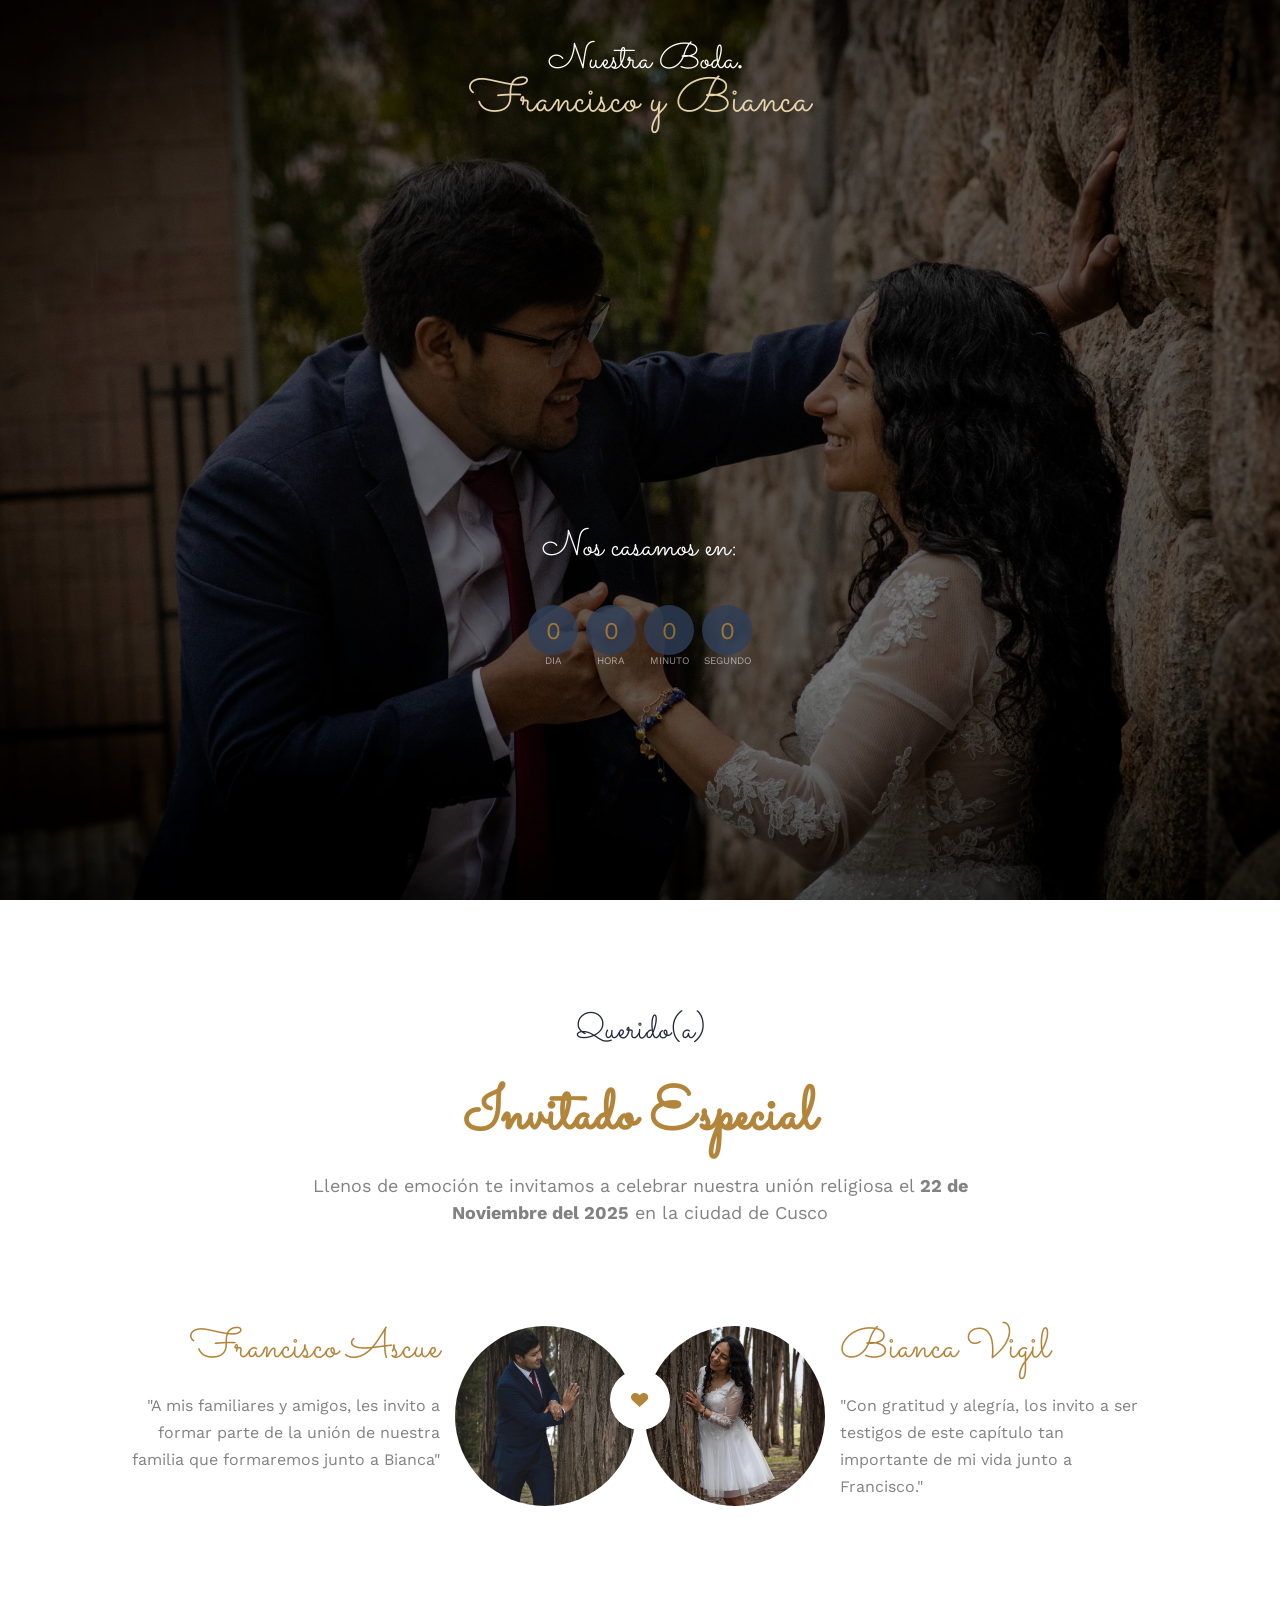
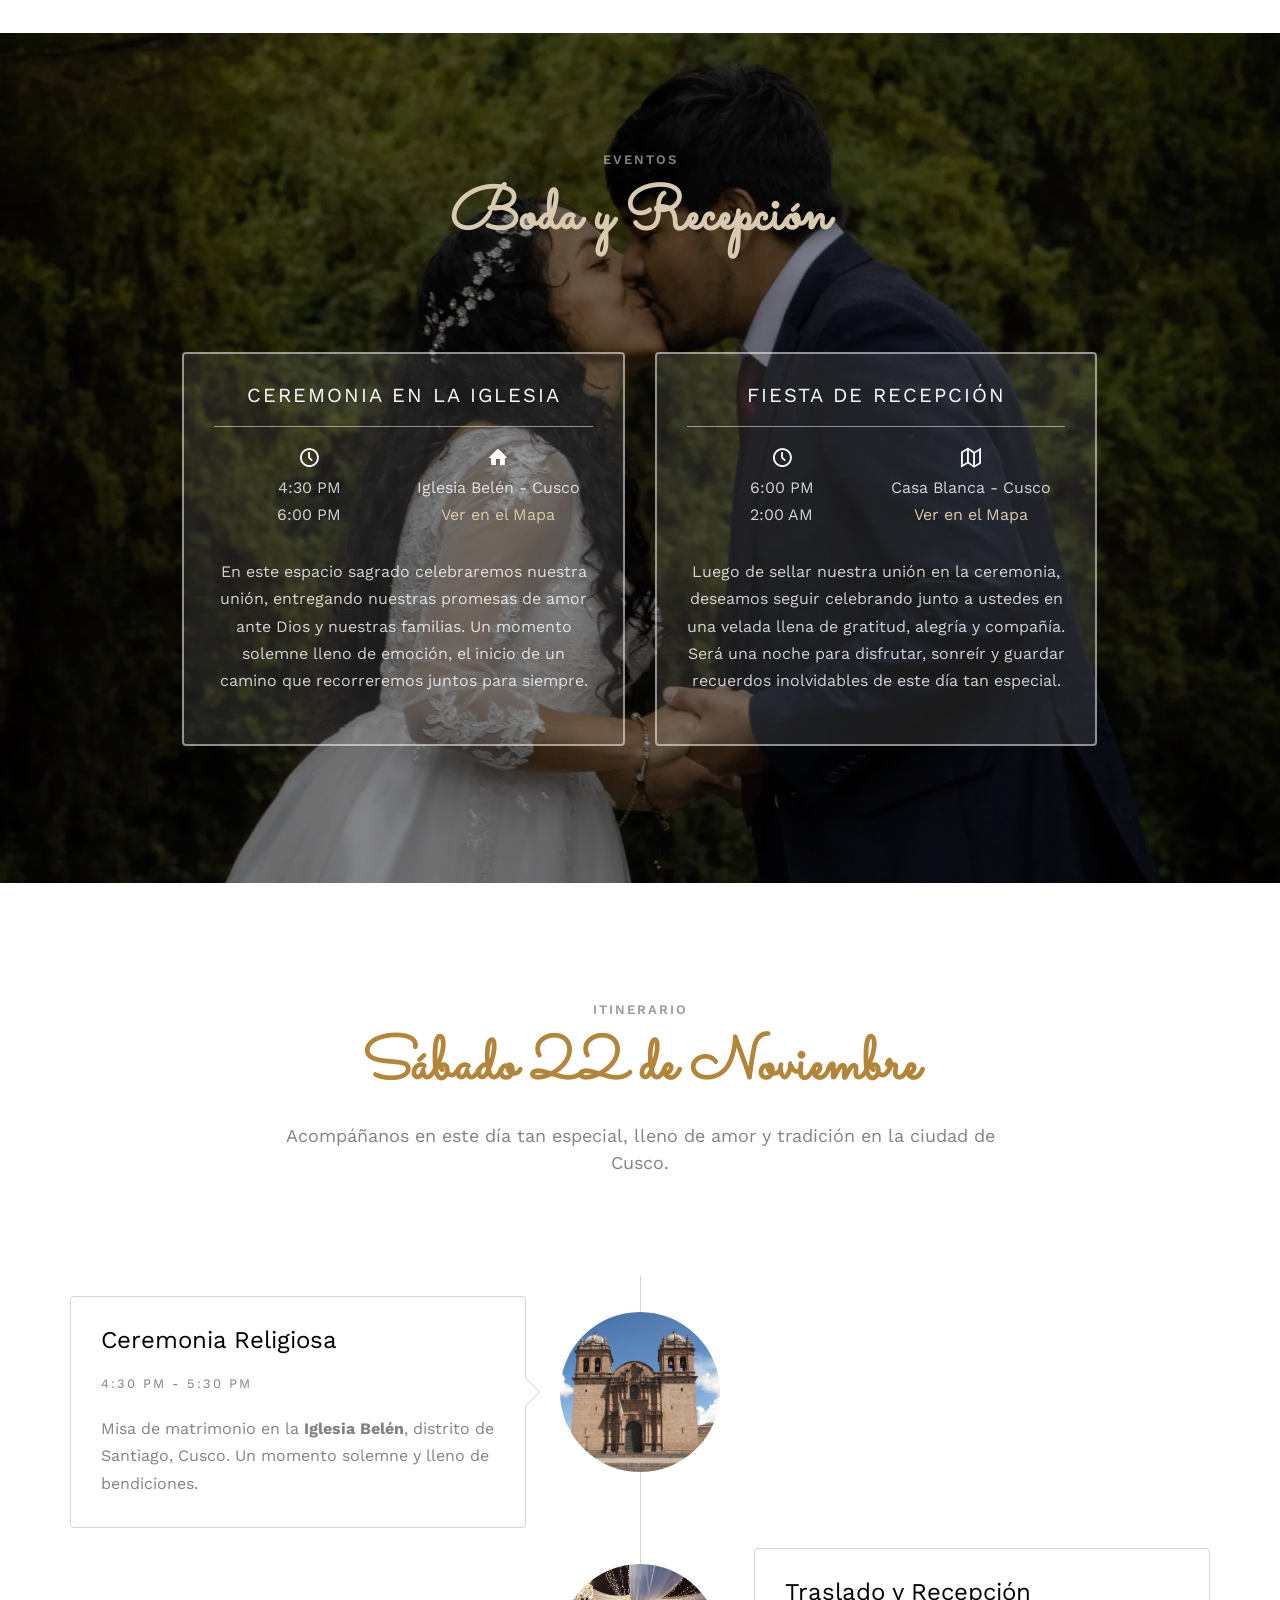
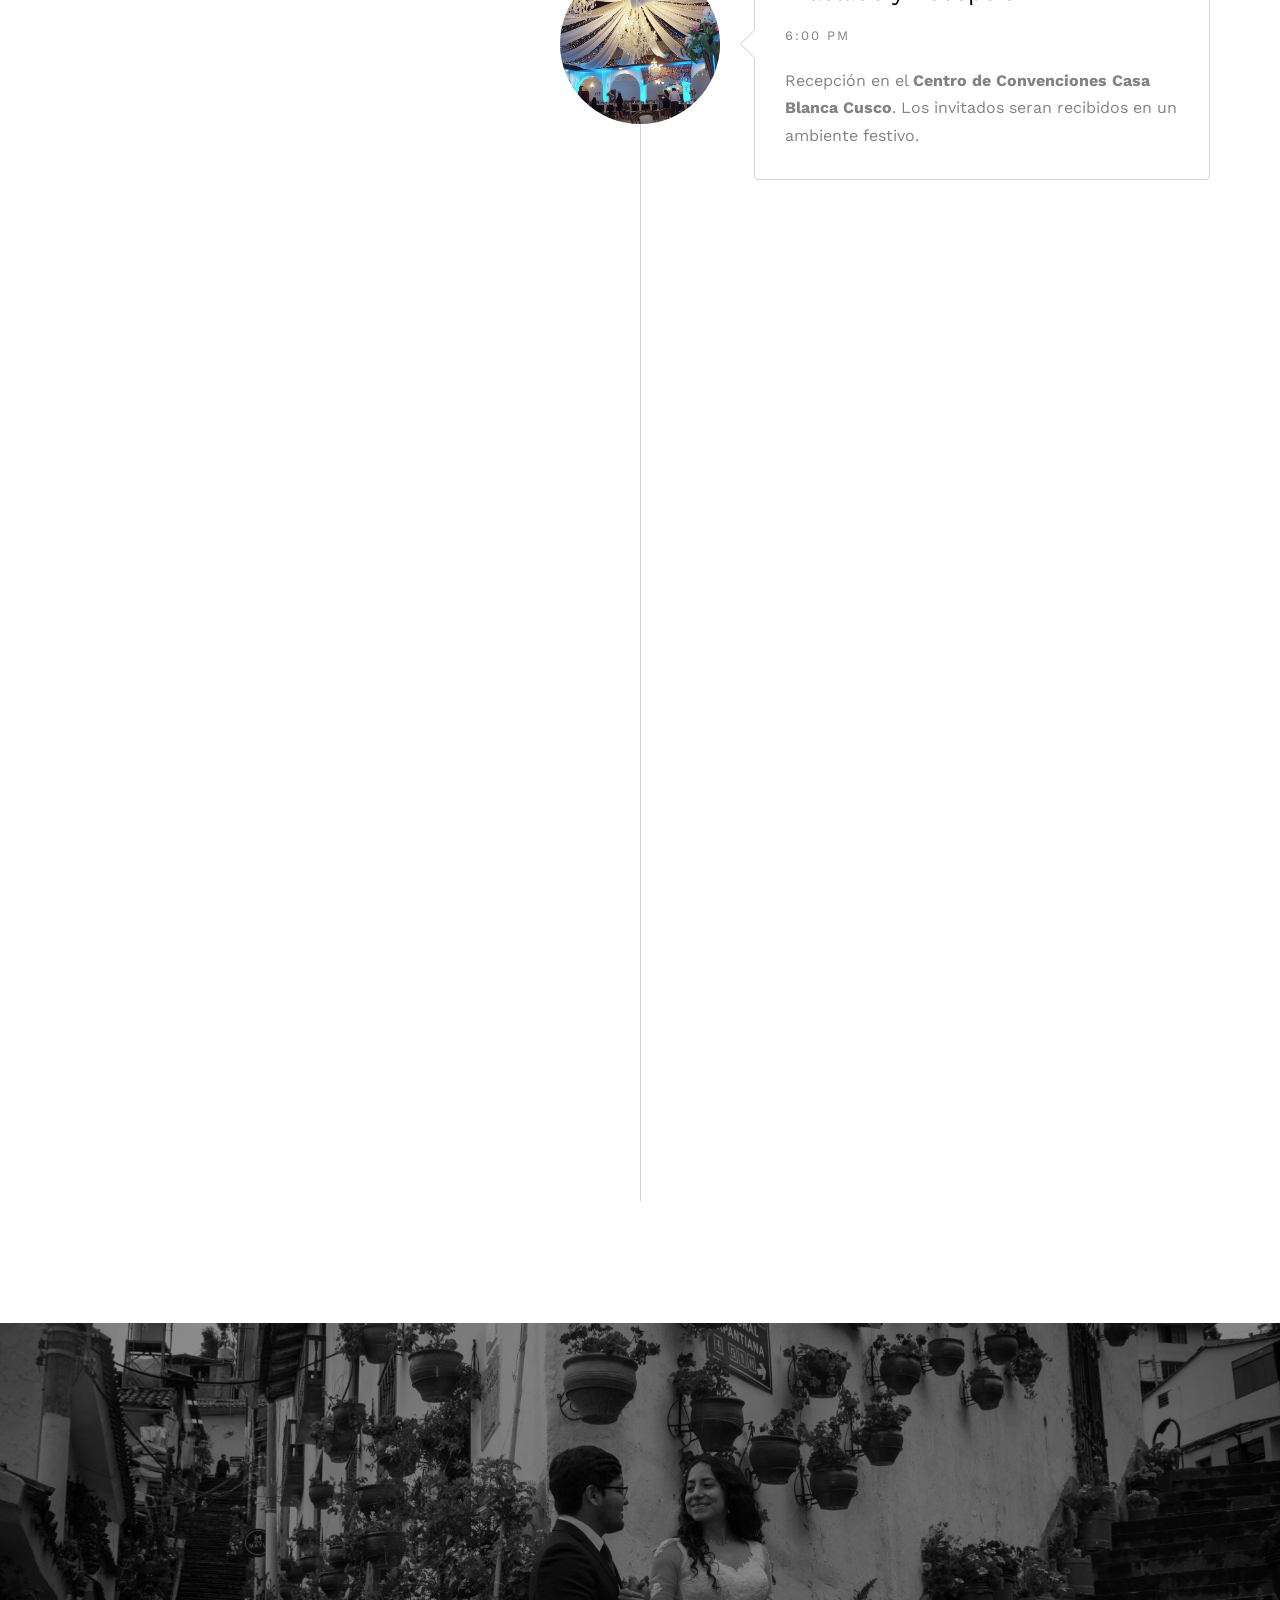
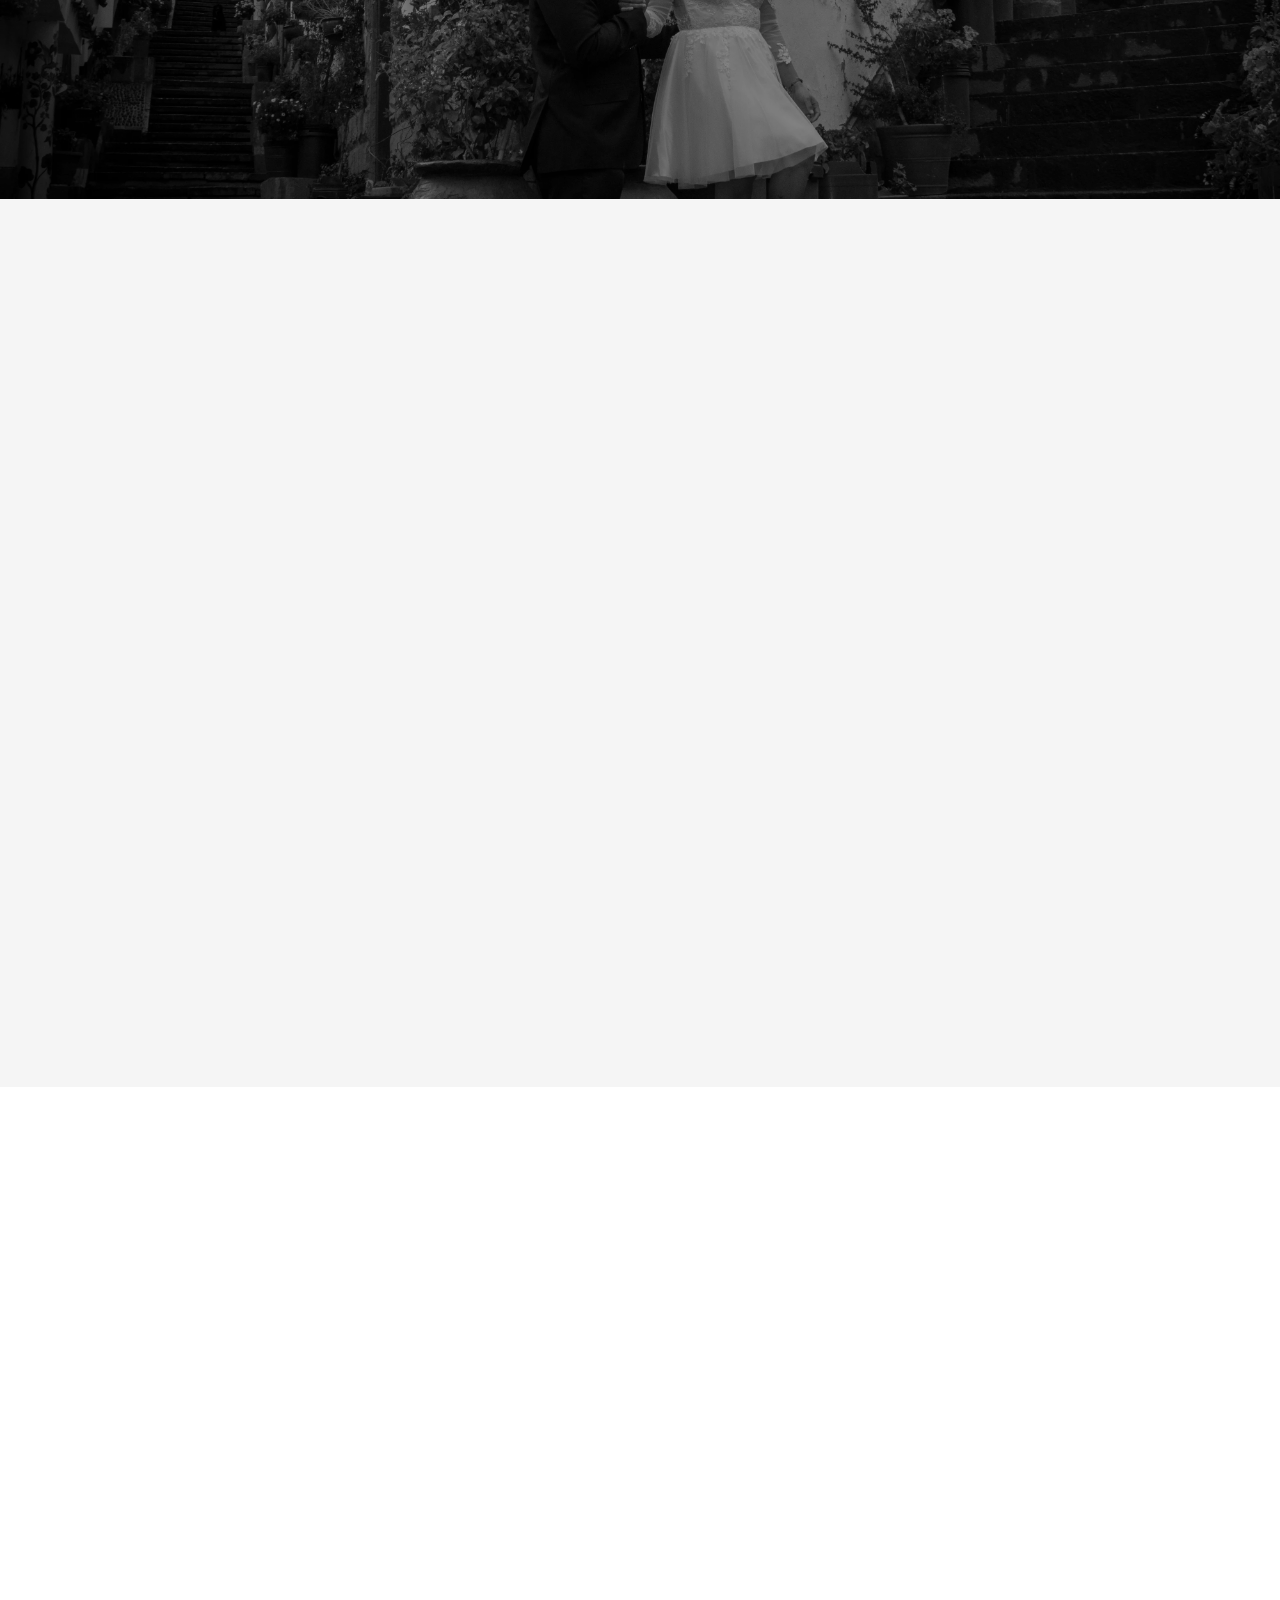
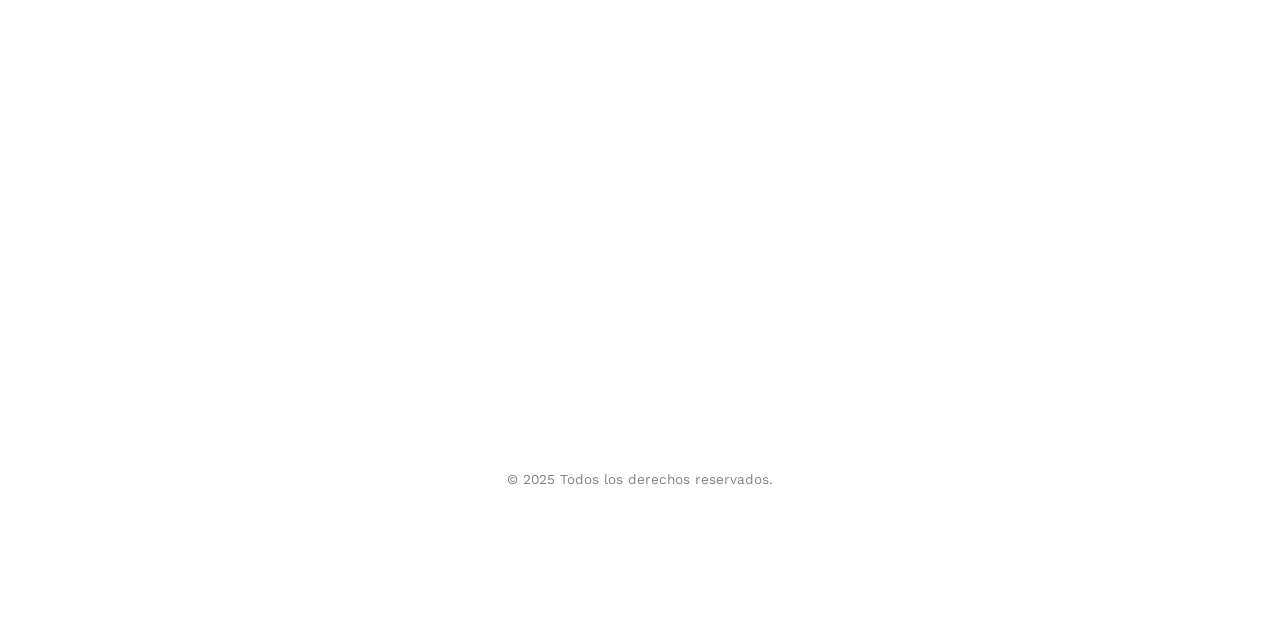
==== index.html @ d09ebf1e "invitaciones" ====
<!DOCTYPE html>
<!--[if lt IE 7]>      <html class="no-js lt-ie9 lt-ie8 lt-ie7"> <![endif]-->
<!--[if IE 7]>         <html class="no-js lt-ie9 lt-ie8"> <![endif]-->
<!--[if IE 8]>         <html class="no-js lt-ie9"> <![endif]-->
<!--[if gt IE 8]><!-->
<html class="no-js"> <!--<![endif]-->

<head>
	<meta charset="utf-8">
	<meta http-equiv="X-UA-Compatible" content="IE=edge">
	<title>Nuestra Boda - Francisco y Bianca</title>
	<meta name="viewport" content="width=device-width, initial-scale=1">
	<meta name="description" content="Matrimonio Francisco y Bianca" />
	<meta name="keywords" content="matrimonio" />
	<meta name="author" content="Asvi" />

	<!-- Facebook and Twitter integration -->
	<meta property="og:title" content="Te invitamos a Nuestra Boda" />
	<meta property="og:image" content="images/foto6.web" />
	<meta property="og:url" content="" />
	<meta property="og:site_name" content="" />
	<meta property="og:description" content="Matrimonio religioso en la ciudad de Cusco." />
	<meta name="twitter:title" content="" />
	<meta name="twitter:image" content="" />
	<meta name="twitter:url" content="" />
	<meta name="twitter:card" content="" />
	<link rel="icon" href="images/icon.webp" type="image/png">
	<link rel="apple-touch-icon" href="images/icon.webp">
	<link href='https://fonts.googleapis.com/css?family=Work+Sans:400,300,600,400italic,700' rel='stylesheet'
		type='text/css'>
	<link href="https://fonts.googleapis.com/css?family=Sacramento" rel="stylesheet">

	<!-- Animate.css -->
	<link rel="stylesheet" href="css/animate.css">
	<!-- Icomoon Icon Fonts-->
	<link rel="stylesheet" href="css/icomoon.css">
	<!-- Bootstrap  -->
	<link rel="stylesheet" href="css/bootstrap.css">

	<!-- Owl Carousel  -->
	<link rel="stylesheet" href="css/owl.carousel.min.css">
	<link rel="stylesheet" href="css/owl.theme.default.min.css">

	<!-- Theme style  -->
	<link rel="stylesheet" href="css/style.css">

	<!-- Modernizr JS -->
	<script src="js/modernizr-2.6.2.min.js"></script>

</head>

<body>

	<audio id="bg-music" loop>
		<source src="images/fondo.mp3" type="audio/mpeg">
	</audio>

	<script>
		document.addEventListener("click", function () {
			let music = document.getElementById("bg-music");
			music.volume = 0.1;
			music.play();
		}, { once: true });
	</script>


	<div id="page">
		<nav class="fh5co-nav text-center" role="navigation">
			<div class="container col-12">
				<div class="row text-center">
					<div class="col-xs-12 col-sm-12 col-md-12 py-0">
						<div id="fh5co-logo"><a href="index.html" style="font-size: 36px;">Nuestra
								Boda<strong>.</strong> <br>
								<p style="color: #E6D3AB; font-size: 48px ">Francisco y Bianca</p>
							</a></div>
					</div>
				</div>
			</div>
		</nav>

		<header id="fh5co-header" class="fh5co-cover" role="banner" style="background-image:url(images/foto6.webp);
               background-position:center;
               background-repeat:no-repeat;
               background-size:cover;">
			<div class="overlay"></div>
			<div class="container">
				<div class="row">
					<div class="col-md-8 col-8 col-md-offset-2 text-center">
						<div class="display-t">
							<div class="display-tc animate-box" data-animate-effect="fadeIn">
								<h1 style="color: #E6D3AB;"> <br> <br></h1>
								<h2 style="font-family: 'Sacramento'; font-size: 36px;">Nos casamos en:</h2>
								<div class="simply-countdown simply-countdown-one" style="opacity: 0.8;"></div>
							</div>
						</div>
					</div>
				</div>
			</div>
		</header>

		<div id="fh5co-couple">
			<div class="container">
				<div class="row">
					<div class="col-md-8 col-md-offset-2 text-center fh5co-heading animate-box">
						<h3 style="color: #23283C; font-family: 'Sacramento'; font-size: 36px;">Querido(a)</h3>
						<h2 id="invitados"></h2>
						<p>Llenos de emoción te invitamos a celebrar nuestra unión religiosa el <b>22 de Noviembre del
								2025</b> en la ciudad de
							Cusco</p>
					</div>
				</div>
				<div class="couple-wrap animate-box">
					<div class="couple-half">
						<div class="groom">
							<img src="images/francisco.webp" alt="groom" class="img-responsive">
						</div>
						<div class="desc-groom">
							<h3 style="font-size: 42px">Francisco Ascue</h3>
							<p>"A mis familiares y amigos, les invito a formar parte de la unión de nuestra familia que
								formaremos junto a
								Bianca"</p>
						</div>
					</div>
					<p class="heart text-center"><i class="icon-heart2"></i></p>
					<div class="couple-half">
						<div class="bride">
							<img src="images/bianca2.webp" alt="groom" class="img-responsive">
						</div>
						<div class="desc-bride">
							<h3 style="font-size: 42px">Bianca Vigil</h3>
							<p>"Con gratitud y alegría, los invito a ser testigos de este capítulo tan importante de mi
								vida junto a Francisco."</p>
						</div>
					</div>
				</div>
			</div>
		</div>

		<div id="fh5co-event" class="fh5co-bg" style="background-image:url(images/foto14.webp);  background-position:center;
               background-repeat:no-repeat;
               background-size:cover;">
			<div class="overlay"></div>
			<div class="container">
				<div class="row">
					<div class="col-md-8 col-md-offset-2 text-center fh5co-heading animate-box">
						<span>Eventos</span>
						<h2 style="color:#D8CAB0 ">Boda y Recepción</h2>
					</div>
				</div>
				<div class="row">
					<div class="display-t">
						<div class="display-tc">
							<div class="col-md-10 col-md-offset-1">
								<div class="col-md-6 col-sm-6 text-center">
									<div class="event-wrap animate-box">
										<h3>Ceremonia en la Iglesia</h3>
										<div class="event-col">
											<i class="icon-clock"></i>
											<span>4:30 PM</span>
											<span>6:00 PM</span>
										</div>
										<div class="event-col">
											<i class="icon-home"></i>
											<span>Iglesia Belén - Cusco</span>
											<span><a href="https://maps.app.goo.gl/5nAezwyaE2Vh8nbg8" target="_blank"
													style="color: #D8CAB0">Ver en el Mapa</a></span>
										</div>
										<p>En este espacio sagrado celebraremos nuestra unión, entregando nuestras
											promesas de amor ante Dios y nuestras
											familias. Un momento solemne lleno de emoción, el inicio de un camino que
											recorreremos juntos para siempre.
										</p>
									</div>
								</div>
								<div class="col-md-6 col-sm-6 text-center">
									<div class="event-wrap animate-box">
										<h3>Fiesta de Recepción</h3>
										<div class="event-col">
											<i class="icon-clock"></i>
											<span>6:00 PM</span>
											<span>2:00 AM</span>
										</div>
										<div class="event-col">
											<i class="icon-map"></i>
											<span>Casa Blanca - Cusco</span>
											<span><a href="https://maps.app.goo.gl/cx1iHhn5XVrviorZ6" target="_blank"
													style="color: #D8CAB0"> Ver en el Mapa</a></span>
										</div>
										<p>Luego de sellar nuestra unión en la ceremonia, deseamos seguir celebrando
											junto a ustedes en una velada llena de
											gratitud, alegría y compañía. Será una noche para disfrutar, sonreír y
											guardar recuerdos inolvidables de este día tan
											especial.
										</p>
									</div>
								</div>
							</div>
						</div>
					</div>
				</div>
			</div>
		</div>

		<div id="fh5co-couple-story">
			<div class="container">
				<div class="row">
					<div class="col-md-8 col-md-offset-2 text-center fh5co-heading animate-box">
						<span>Itinerario</span>
						<h2>Sábado 22 de Noviembre</h2>
						<p>Acompáñanos en este día tan especial, lleno de amor y tradición en la ciudad de
							Cusco.</p>
					</div>
				</div>
				<div class="row">
					<div class="col-md-12 col-md-offset-0">
						<ul class="timeline animate-box">

							<!-- Misa -->
							<li class="animate-box">
								<div class="timeline-badge" style="background-image:url(images/iglesia.jpg);"></div>
								<div class="timeline-panel">
									<div class="timeline-heading">
										<h3 class="timeline-title">Ceremonia Religiosa</h3>
										<span class="date">4:30 pm - 5:30 pm</span>
									</div>
									<div class="timeline-body">
										<p>Misa de matrimonio en la <b>Iglesia Belén</b>, distrito de Santiago, Cusco.
											Un momento solemne y lleno de bendiciones.
										</p>
									</div>
								</div>
							</li>

							<!-- Traslado -->
							<li class="timeline-inverted animate-box">
								<div class="timeline-badge" style="background-image:url(images/recepcion.jpg);"></div>
								<div class="timeline-panel">
									<div class="timeline-heading">
										<h3 class="timeline-title">Traslado y Recepción</h3>
										<span class="date">6:00 pm</span>
									</div>
									<div class="timeline-body">
										<p>Recepción en el <b>Centro de Convenciones Casa Blanca Cusco</b>.
											Los invitados seran recibidos en un ambiente festivo.</p>
									</div>
								</div>
							</li>

							<!-- Llegada Novios -->
							<li class="animate-box">
								<div class="timeline-badge" style="background-image:url(images/foto9.webp);">
								</div>
								<div class="timeline-panel">
									<div class="timeline-heading">
										<h3 class="timeline-title">Llegada de los Novios</h3>
										<span class="date">7:00 pm</span>
									</div>
									<div class="timeline-body">
										<p>Entrada de los novios al salón principal, acompañada de música y
											aplausos.</p>
									</div>
								</div>
							</li>

							<!-- Ritual de unión -->
							<li class="timeline-inverted animate-box">
								<div class="timeline-badge" style="background-image:url(images/brindis.jpeg);"></div>
								<div class="timeline-panel">
									<div class="timeline-heading">
										<h3 class="timeline-title">Ritual de Unión y Brindis</h3>
										<span class="date">7:30 pm - 9:00 pm</span>
									</div>
									<div class="timeline-body">
										<p>Un emotivo momento para celebrar la unión con palabras de agradecimiento y un
											brindis compartido con todos nuestros amigos y seres queridos.</p>
									</div>
								</div>
							</li>

							<!-- Cena + danzas -->
							<li class="animate-box">
								<div class="timeline-badge" style="background-image:url(images/casablanca.jpeg);"></div>
								<div class="timeline-panel">
									<div class="timeline-heading">
										<h3 class="timeline-title">Cena y Danzas Típicas</h3>
										<span class="date">9:00 pm</span>
									</div>
									<div class="timeline-body">
										<p>Disfrutaremos de una deliciosa cena, acompañada de presentaciones de
											danzas tradicionales que celebran la riqueza cultural del Cusco.</p>
									</div>
								</div>
							</li>

							<!-- Fiesta Final -->
							<li class="timeline-inverted animate-box">
								<div class="timeline-badge" style="background-image:url(images/fiesta.jpeg);"></div>
								<div class="timeline-panel">
									<div class="timeline-heading">
										<h3 class="timeline-title">Gran Fiesta</h3>
										<span class="date">Hasta el amanecer</span>
									</div>
									<div class="timeline-body">
										<p>La fiesta continuará hasta altas horas,
											compartiendo la alegría de este día inolvidable.</p>
									</div>
								</div>
							</li>

						</ul>
					</div>
				</div>
			</div>
		</div>

		<div id="fh5co-started" class="fh5co-bg" style="background-image:url(images/foto11.webp);">
			<div class="overlay"></div>
			<div class="container">
				<div class="row animate-box">
					<div class="col-md-8 col-md-offset-2 text-center fh5co-heading">
						<h2>Confirma tu asistencia</h2>
						<br><br><br>
					</div>
				</div>
				<div class="row animate-box">
					<div class="col-md-10 col-md-offset-1 justify-content-center text-center aling-items-center">
						<a href="https://forms.gle/jTvuLaWGX7r6HvV59" target="_blank" style="display:inline-flex;
						          align-items:center;
						          justify-content:center;
								  background-color: #ffff;
						          padding:10px;
						          margin: 0 6px 0 6px;
						          border-radius:18px;
						          font-size:18px;
						          text-decoration:none;">
							Aquí
						</a>
					</div>
				</div>
			</div>
		</div>

		<div id="fh5co-gallery" class="fh5co-section-gray">
			<div class="container">
				<div class="row">
					<div class="col-md-8 col-md-offset-2 text-center fh5co-heading animate-box">
						<span>Nuestras Fotos</span>
						<h2>Galería</h2>
						<p>Un recorrido visual por los momentos más especiales de nuestra historia.</p>
					</div>
				</div>
				<div class="row row-bottom-padded-md">
					<div class="col-md-12">
						<ul id="fh5co-gallery-list">


							<li class="one-third animate-box gallery-item" data-animate-effect="fadeIn"
								style="background-image: url(images/foto15.webp); ">
								<a href="javascript:void(0);" class="gallery-disabled">
									<div class="case-studies-summary">
										<span>Boda Civil</span>
									</div>
									<div class="overlay-message">
									</div>
								</a>
							</li>

							<li class="one-third animate-box gallery-item" data-animate-effect="fadeIn"
								style="background-image: url(images/galeria1.jpeg); ">
								<a href="javascript:void(0);" class="gallery-disabled">
									<div class="case-studies-summary">
										<span>Despedida de solteros</span>
									</div>
									<div class="overlay-message">
									</div>
								</a>
							</li>

							<li class="one-third animate-box gallery-item" data-animate-effect="fadeIn"
								style="background-image: url(images/galeria2.jpeg); ">
								<a href="javascript:void(0);" class="gallery-disabled">
									<div class="case-studies-summary">
										<span>Nuestra vida en Cusco</span>
									</div>
									<div class="overlay-message">
									</div>
								</a>
							</li>

						</ul>
					</div>
				</div>
			</div>
		</div>

		<div id="fh5co-testimonial">
			<div class="container">
				<div class="row">
					<div class="row animate-box">
						<div class="col-md-8 col-md-offset-2 text-center fh5co-heading">
							<span>Amigos y Familiares</span>
							<h2>Mensajes y buenos deseos</h2>
						</div>
					</div>
					<div class="row">
						<div class="col-md-12 animate-box">
							<div class="wrap-testimony">
								<div class="owl-carousel-fullwidth">

									<div class="item">
										<div class="testimony-slide active text-center">
											<figure>
												<img src="images/llaqui.jpeg" alt="user">
											</figure>
											<span>Llakeline Villegas <a href="#" class="twitter">Dama de
													Honor</a></span>
											<blockquote>
												<p>“Felicidades por la hermosa celebración de su amor. Les deseo una
													vida llena de complicidad, risas y aventuras juntos.
													Que sigan construyendo un camino de comprensión, respeto y mucho
													cariño. Recuerden seguir eligiéndose cada día con el
													corazón. 🥂💕🎉”</p>
											</blockquote>
										</div>
									</div>

									<div class="item">
										<div class="testimony-slide active text-center">
											<figure>
												<img src="images/filo.png" alt="user">
											</figure>
											<span>Filomena Orosco <a href="#" class="twitter">Mamá del novio</a></span>
											<blockquote>
												<p>“A mi amado hijo, con inmensa alegría y orgullo te veo convertirte en un hombre maravilloso, listo para empezar una nueva
												vida; estoy segura de que juntos construirán un futuro lleno de amor. Bianca, te agradezco por ser la persona perfecta
												para mi hijo. Les deseo toda la felicidad del mundo, que su amor siga creciendo y fortaleciéndose cada día, que su vida
												juntos esté llena de momentos alegres, comprensión y apoyo mutuo, y que nuestro divino Creador ilumine siempre su
												camino.”
												</p>
											</blockquote>
										</div>
									</div>

									<div class="item">
										<div class="testimony-slide active text-center">
											<figure>
												<img src="images/papas_bianca.jpg" alt="user">
											</figure>
											<span>Asunta Santillan & Luis Vigil <a href="#" class="twitter">Papas de la
													novia</a></span>
											<blockquote>
												<p>“La vida es un camino hermoso, aún más cuando se recorre con la
													compañía indicada. Aunque en el trayecto aparezcan
													piedras, sabrán superarlas. El amor es el complemento divino, pero
													la sabiduría es comprensión: la mayor riqueza que
													Dios nos concede. Siempre llega un tiempo, un momento en el que se
													decide compartir la vida con la pareja que, a tu
													lado, te ayudará a superar todo, siempre bajo la bendición de Dios.”
												</p>
											</blockquote>
										</div>
									</div>

									<div class="item">
										<div class="testimony-slide active text-center">
											<figure>
												<img src="images/luis.jpeg" alt="user">
											</figure>
											<span>Luis Enrique Vigil <a href="#" class="twitter">Hermano de la
													novia</a></span>
											<blockquote>
												<p>"Comenzaran un nuevo camino bajo la mirada de Dios. Que Él sea su
													guía, su fortaleza en los desafíos y su fuente de
													alegría inagotable. Les deseamos un matrimonio lleno de amor, fé y
													felicidad."</p>
											</blockquote>
										</div>
									</div>

									<div class="item">
										<div class="testimony-slide active text-center">
											<figure>
												<img src="images/katya.jpeg" alt="user">
											</figure>
											<span>Katya Silva <a href="#" class="twitter">Damita de
													Honor</a></span>
											<blockquote>
												<p>“Queridos Bianquis y Pancho, les deseo una vida llena de amor,
													aventuras y crecimiento juntos. Gracias por inspirarme
													cada día con su complicidad y cariño infinito. ¡Miles de
													bendiciones! Los quiero mucho, mis mejores y más
													incondicionales amigos.”</p>
											</blockquote>
										</div>
									</div>

									<div class="item">
										<div class="testimony-slide active text-center">
											<figure>
												<img src="images/jorge.jpeg" alt="user">
											</figure>
											<span>Jorge Luis Ascue <a href="#" class="twitter">Hermano del
													novio</a></span>
											<blockquote>
												<p>"Parece ayer cuando supe que eran pareja, y hoy no puedo creer que
													aquello que vi crecer y fortalecerse encuentre en esta
													decisión un verdadero símbolo de florecimiento. Me siento muy
													orgulloso de ustedes y les deseo muchos éxitos y
													prosperidad. Que esta unión sea un lazo que los mantenga firmes para
													superar cualquier adversidad."</p>
											</blockquote>
										</div>
									</div>

									<div class="item">
										<div class="testimony-slide active text-center">
											<figure>
												<img src="images/karen.jpeg" alt="user">
											</figure>
											<span>Karen Santillan <a href="#" class="twitter">Testigo de la
													Novia</a></span>
											<blockquote>
												<p>"Que Dios cuide y guíe siempre su hogar; que el respeto sea siempre
													el pilar que sustente su relación, y que cada día
													sigan eligiéndose con amor para seguir construyendo juntos nuevas
													historias."</p>
											</blockquote>
										</div>
									</div>

								</div>
							</div>
						</div>
					</div>
				</div>
			</div>
		</div>

		<footer id="fh5co-footer" role="contentinfo">
			<div class="container">

				<div class="row copyright">
					<div class="col-md-12 text-center">

						<p>
							<small class="block">&copy; 2025 Todos los derechos reservados.</small>
						</p>
					</div>
				</div>

			</div>
		</footer>
	</div>

	<div class="gototop js-top">
		<a href="#" class="js-gotop"><i class="icon-arrow-up"></i></a>
	</div>

	<!-- jQuery -->
	<script src="js/jquery.min.js"></script>
	<!-- jQuery Easing -->
	<script src="js/jquery.easing.1.3.js"></script>
	<!-- Bootstrap -->
	<script src="js/bootstrap.min.js"></script>
	<!-- Waypoints -->
	<script src="js/jquery.waypoints.min.js"></script>
	<!-- Carousel -->
	<script src="js/owl.carousel.min.js"></script>
	<!-- countTo -->
	<script src="js/jquery.countTo.js"></script>

	<!-- Stellar -->
	<script src="js/jquery.stellar.min.js"></script>
	<!-- Magnific Popup -->
	<script src="js/jquery.magnific-popup.min.js"></script>
	<script src="js/magnific-popup-options.js"></script>

	<!-- // <script src="https://cdnjs.cloudflare.com/ajax/libs/prism/0.0.1/prism.min.js"></script> -->
	<script src="js/simplyCountdown.js"></script>
	<!-- Main -->
	<script src="js/main.js"></script>

	<script>
		// Obtener parámetros de la URL
		const params = new URLSearchParams(window.location.search);

		// Extraer el valor de "invitados"
		const invitados = params.get("invitados");

		// Insertar en el <h3> (si no hay invitados, usar valor por defecto)
		document.getElementById("invitados").textContent = invitados || "Invitado Especial";
	</script>


	<script>
		var d = new Date(2025, 10, 22, 16, 30, 0);

		// default example
		simplyCountdown('.simply-countdown-one', {
			year: d.getFullYear(),
			month: d.getMonth() + 1,
			day: d.getDate(),
			hours: d.getHours(),
			minutes: d.getMinutes(),
			seconds: d.getSeconds()
		});

		// jQuery example
		$('#simply-countdown-losange').simplyCountdown({
			year: d.getFullYear(),
			month: d.getMonth() + 1,
			day: d.getDate(),
			hours: d.getHours(),
			minutes: d.getMinutes(),
			seconds: d.getSeconds(),
			enableUtc: false
		});
	</script>

</body>

</html>
---- css/icomoon.css ----
@font-face {
  font-family: 'icomoon';
  src:  url('../fonts/icomoon/icomoon.eot?6iuir');
  src:  url('../fonts/icomoon/icomoon.eot?6iuir#iefix') format('embedded-opentype'),
    url('../fonts/icomoon/icomoon.ttf?6iuir') format('truetype'),
    url('../fonts/icomoon/icomoon.woff?6iuir') format('woff'),
    url('../fonts/icomoon/icomoon.svg?6iuir#icomoon') format('svg');
  font-weight: normal;
  font-style: normal;
}

[class^="icon-"], [class*=" icon-"] {
  /* use !important to prevent issues with browser extensions that change fonts */
  font-family: 'icomoon' !important;
  speak: none;
  font-style: normal;
  font-weight: normal;
  font-variant: normal;
  text-transform: none;
  line-height: 1;

  /* Better Font Rendering =========== */
  -webkit-font-smoothing: antialiased;
  -moz-osx-font-smoothing: grayscale;
}

.icon-eye:before {
  content: "\e000";
}
.icon-paper-clip:before {
  content: "\e001";
}
.icon-mail:before {
  content: "\e002";
}
.icon-toggle:before {
  content: "\e003";
}
.icon-layout:before {
  content: "\e004";
}
.icon-link:before {
  content: "\e005";
}
.icon-bell:before {
  content: "\e006";
}
.icon-lock:before {
  content: "\e007";
}
.icon-unlock:before {
  content: "\e008";
}
.icon-ribbon:before {
  content: "\e009";
}
.icon-image:before {
  content: "\e010";
}
.icon-signal:before {
  content: "\e011";
}
.icon-target:before {
  content: "\e012";
}
.icon-clipboard:before {
  content: "\e013";
}
.icon-clock:before {
  content: "\e014";
}
.icon-watch:before {
  content: "\e015";
}
.icon-air-play:before {
  content: "\e016";
}
.icon-camera:before {
  content: "\e017";
}
.icon-video:before {
  content: "\e018";
}
.icon-disc:before {
  content: "\e019";
}
.icon-printer:before {
  content: "\e020";
}
.icon-monitor:before {
  content: "\e021";
}
.icon-server:before {
  content: "\e022";
}
.icon-cog:before {
  content: "\e023";
}
.icon-heart:before {
  content: "\e024";
}
.icon-paragraph:before {
  content: "\e025";
}
.icon-align-justify:before {
  content: "\e026";
}
.icon-align-left:before {
  content: "\e027";
}
.icon-align-center:before {
  content: "\e028";
}
.icon-align-right:before {
  content: "\e029";
}
.icon-book:before {
  content: "\e030";
}
.icon-layers:before {
  content: "\e031";
}
.icon-stack:before {
  content: "\e032";
}
.icon-stack-2:before {
  content: "\e033";
}
.icon-paper:before {
  content: "\e034";
}
.icon-paper-stack:before {
  content: "\e035";
}
.icon-search:before {
  content: "\e036";
}
.icon-zoom-in:before {
  content: "\e037";
}
.icon-zoom-out:before {
  content: "\e038";
}
.icon-reply:before {
  content: "\e039";
}
.icon-circle-plus:before {
  content: "\e040";
}
.icon-circle-minus:before {
  content: "\e041";
}
.icon-circle-check:before {
  content: "\e042";
}
.icon-circle-cross:before {
  content: "\e043";
}
.icon-square-plus:before {
  content: "\e044";
}
.icon-square-minus:before {
  content: "\e045";
}
.icon-square-check:before {
  content: "\e046";
}
.icon-square-cross:before {
  content: "\e047";
}
.icon-microphone:before {
  content: "\e048";
}
.icon-record:before {
  content: "\e049";
}
.icon-skip-back:before {
  content: "\e050";
}
.icon-rewind:before {
  content: "\e051";
}
.icon-play:before {
  content: "\e052";
}
.icon-pause:before {
  content: "\e053";
}
.icon-stop:before {
  content: "\e054";
}
.icon-fast-forward:before {
  content: "\e055";
}
.icon-skip-forward:before {
  content: "\e056";
}
.icon-shuffle:before {
  content: "\e057";
}
.icon-repeat:before {
  content: "\e058";
}
.icon-folder:before {
  content: "\e059";
}
.icon-umbrella:before {
  content: "\e060";
}
.icon-moon:before {
  content: "\e061";
}
.icon-thermometer:before {
  content: "\e062";
}
.icon-drop:before {
  content: "\e063";
}
.icon-sun:before {
  content: "\e064";
}
.icon-cloud:before {
  content: "\e065";
}
.icon-cloud-upload:before {
  content: "\e066";
}
.icon-cloud-download:before {
  content: "\e067";
}
.icon-upload:before {
  content: "\e068";
}
.icon-download:before {
  content: "\e069";
}
.icon-location:before {
  content: "\e070";
}
.icon-location-2:before {
  content: "\e071";
}
.icon-map:before {
  content: "\e072";
}
.icon-battery:before {
  content: "\e073";
}
.icon-head:before {
  content: "\e074";
}
.icon-briefcase:before {
  content: "\e075";
}
.icon-speech-bubble:before {
  content: "\e076";
}
.icon-anchor:before {
  content: "\e077";
}
.icon-globe:before {
  content: "\e078";
}
.icon-box:before {
  content: "\e079";
}
.icon-reload:before {
  content: "\e080";
}
.icon-share:before {
  content: "\e081";
}
.icon-marquee:before {
  content: "\e082";
}
.icon-marquee-plus:before {
  content: "\e083";
}
.icon-marquee-minus:before {
  content: "\e084";
}
.icon-tag:before {
  content: "\e085";
}
.icon-power:before {
  content: "\e086";
}
.icon-command:before {
  content: "\e087";
}
.icon-alt:before {
  content: "\e088";
}
.icon-esc:before {
  content: "\e089";
}
.icon-bar-graph:before {
  content: "\e090";
}
.icon-bar-graph-2:before {
  content: "\e091";
}
.icon-pie-graph:before {
  content: "\e092";
}
.icon-star:before {
  content: "\e093";
}
.icon-arrow-left:before {
  content: "\e094";
}
.icon-arrow-right:before {
  content: "\e095";
}
.icon-arrow-up:before {
  content: "\e096";
}
.icon-arrow-down:before {
  content: "\e097";
}
.icon-volume:before {
  content: "\e098";
}
.icon-mute:before {
  content: "\e099";
}
.icon-content-right:before {
  content: "\e100";
}
.icon-content-left:before {
  content: "\e101";
}
.icon-grid:before {
  content: "\e102";
}
.icon-grid-2:before {
  content: "\e103";
}
.icon-columns:before {
  content: "\e104";
}
.icon-loader:before {
  content: "\e105";
}
.icon-bag:before {
  content: "\e106";
}
.icon-ban:before {
  content: "\e107";
}
.icon-flag:before {
  content: "\e108";
}
.icon-trash:before {
  content: "\e109";
}
.icon-expand:before {
  content: "\e110";
}
.icon-contract:before {
  content: "\e111";
}
.icon-maximize:before {
  content: "\e112";
}
.icon-minimize:before {
  content: "\e113";
}
.icon-plus:before {
  content: "\e114";
}
.icon-minus:before {
  content: "\e115";
}
.icon-check:before {
  content: "\e116";
}
.icon-cross:before {
  content: "\e117";
}
.icon-move:before {
  content: "\e118";
}
.icon-delete:before {
  content: "\e119";
}
.icon-menu:before {
  content: "\e120";
}
.icon-archive:before {
  content: "\e121";
}
.icon-inbox:before {
  content: "\e122";
}
.icon-outbox:before {
  content: "\e123";
}
.icon-file:before {
  content: "\e124";
}
.icon-file-add:before {
  content: "\e125";
}
.icon-file-subtract:before {
  content: "\e126";
}
.icon-help:before {
  content: "\e127";
}
.icon-open:before {
  content: "\e128";
}
.icon-ellipsis:before {
  content: "\e129";
}
.icon-add-to-list:before {
  content: "\e900";
}
.icon-classic-computer:before {
  content: "\e901";
}
.icon-controller-fast-backward:before {
  content: "\e902";
}
.icon-creative-commons-attribution:before {
  content: "\e903";
}
.icon-creative-commons-noderivs:before {
  content: "\e904";
}
.icon-creative-commons-noncommercial-eu:before {
  content: "\e905";
}
.icon-creative-commons-noncommercial-us:before {
  content: "\e906";
}
.icon-creative-commons-public-domain:before {
  content: "\e907";
}
.icon-creative-commons-remix:before {
  content: "\e908";
}
.icon-creative-commons-share:before {
  content: "\e909";
}
.icon-creative-commons-sharealike:before {
  content: "\e90a";
}
.icon-creative-commons:before {
  content: "\e90b";
}
.icon-document-landscape:before {
  content: "\e90c";
}
.icon-remove-user:before {
  content: "\e90d";
}
.icon-warning:before {
  content: "\e90e";
}
.icon-arrow-bold-down:before {
  content: "\e90f";
}
.icon-arrow-bold-left:before {
  content: "\e910";
}
.icon-arrow-bold-right:before {
  content: "\e911";
}
.icon-arrow-bold-up:before {
  content: "\e912";
}
.icon-arrow-down2:before {
  content: "\e913";
}
.icon-arrow-left2:before {
  content: "\e914";
}
.icon-arrow-long-down:before {
  content: "\e915";
}
.icon-arrow-long-left:before {
  content: "\e916";
}
.icon-arrow-long-right:before {
  content: "\e917";
}
.icon-arrow-long-up:before {
  content: "\e918";
}
.icon-arrow-right2:before {
  content: "\e919";
}
.icon-arrow-up2:before {
  content: "\e91a";
}
.icon-arrow-with-circle-down:before {
  content: "\e91b";
}
.icon-arrow-with-circle-left:before {
  content: "\e91c";
}
.icon-arrow-with-circle-right:before {
  content: "\e91d";
}
.icon-arrow-with-circle-up:before {
  content: "\e91e";
}
.icon-bookmark:before {
  content: "\e91f";
}
.icon-bookmarks:before {
  content: "\e920";
}
.icon-chevron-down:before {
  content: "\e921";
}
.icon-chevron-left:before {
  content: "\e922";
}
.icon-chevron-right:before {
  content: "\e923";
}
.icon-chevron-small-down:before {
  content: "\e924";
}
.icon-chevron-small-left:before {
  content: "\e925";
}
.icon-chevron-small-right:before {
  content: "\e926";
}
.icon-chevron-small-up:before {
  content: "\e927";
}
.icon-chevron-thin-down:before {
  content: "\e928";
}
.icon-chevron-thin-left:before {
  content: "\e929";
}
.icon-chevron-thin-right:before {
  content: "\e92a";
}
.icon-chevron-thin-up:before {
  content: "\e92b";
}
.icon-chevron-up:before {
  content: "\e92c";
}
.icon-chevron-with-circle-down:before {
  content: "\e92d";
}
.icon-chevron-with-circle-left:before {
  content: "\e92e";
}
.icon-chevron-with-circle-right:before {
  content: "\e92f";
}
.icon-chevron-with-circle-up:before {
  content: "\e930";
}
.icon-cloud2:before {
  content: "\e931";
}
.icon-controller-fast-forward:before {
  content: "\e932";
}
.icon-controller-jump-to-start:before {
  content: "\e933";
}
.icon-controller-next:before {
  content: "\e934";
}
.icon-controller-paus:before {
  content: "\e935";
}
.icon-controller-play:before {
  content: "\e936";
}
.icon-controller-record:before {
  content: "\e937";
}
.icon-controller-stop:before {
  content: "\e938";
}
.icon-controller-volume:before {
  content: "\e939";
}
.icon-dot-single:before {
  content: "\e93a";
}
.icon-dots-three-horizontal:before {
  content: "\e93b";
}
.icon-dots-three-vertical:before {
  content: "\e93c";
}
.icon-dots-two-horizontal:before {
  content: "\e93d";
}
.icon-dots-two-vertical:before {
  content: "\e93e";
}
.icon-download2:before {
  content: "\e93f";
}
.icon-emoji-flirt:before {
  content: "\e940";
}
.icon-flow-branch:before {
  content: "\e941";
}
.icon-flow-cascade:before {
  content: "\e942";
}
.icon-flow-line:before {
  content: "\e943";
}
.icon-flow-parallel:before {
  content: "\e944";
}
.icon-flow-tree:before {
  content: "\e945";
}
.icon-install:before {
  content: "\e946";
}
.icon-layers2:before {
  content: "\e947";
}
.icon-open-book:before {
  content: "\e948";
}
.icon-resize-100:before {
  content: "\e949";
}
.icon-resize-full-screen:before {
  content: "\e94a";
}
.icon-save:before {
  content: "\e94b";
}
.icon-select-arrows:before {
  content: "\e94c";
}
.icon-sound-mute:before {
  content: "\e94d";
}
.icon-sound:before {
  content: "\e94e";
}
.icon-trash2:before {
  content: "\e94f";
}
.icon-triangle-down:before {
  content: "\e950";
}
.icon-triangle-left:before {
  content: "\e951";
}
.icon-triangle-right:before {
  content: "\e952";
}
.icon-triangle-up:before {
  content: "\e953";
}
.icon-uninstall:before {
  content: "\e954";
}
.icon-upload-to-cloud:before {
  content: "\e955";
}
.icon-upload2:before {
  content: "\e956";
}
.icon-add-user:before {
  content: "\e957";
}
.icon-address:before {
  content: "\e958";
}
.icon-adjust:before {
  content: "\e959";
}
.icon-air:before {
  content: "\e95a";
}
.icon-aircraft-landing:before {
  content: "\e95b";
}
.icon-aircraft-take-off:before {
  content: "\e95c";
}
.icon-aircraft:before {
  content: "\e95d";
}
.icon-align-bottom:before {
  content: "\e95e";
}
.icon-align-horizontal-middle:before {
  content: "\e95f";
}
.icon-align-left2:before {
  content: "\e960";
}
.icon-align-right2:before {
  content: "\e961";
}
.icon-align-top:before {
  content: "\e962";
}
.icon-align-vertical-middle:before {
  content: "\e963";
}
.icon-archive2:before {
  content: "\e964";
}
.icon-area-graph:before {
  content: "\e965";
}
.icon-attachment:before {
  content: "\e966";
}
.icon-awareness-ribbon:before {
  content: "\e967";
}
.icon-back-in-time:before {
  content: "\e968";
}
.icon-back:before {
  content: "\e969";
}
.icon-bar-graph2:before {
  content: "\e96a";
}
.icon-battery2:before {
  content: "\e96b";
}
.icon-beamed-note:before {
  content: "\e96c";
}
.icon-bell2:before {
  content: "\e96d";
}
.icon-blackboard:before {
  content: "\e96e";
}
.icon-block:before {
  content: "\e96f";
}
.icon-book2:before {
  content: "\e970";
}
.icon-bowl:before {
  content: "\e971";
}
.icon-box2:before {
  content: "\e972";
}
.icon-briefcase2:before {
  content: "\e973";
}
.icon-browser:before {
  content: "\e974";
}
.icon-brush:before {
  content: "\e975";
}
.icon-bucket:before {
  content: "\e976";
}
.icon-cake:before {
  content: "\e977";
}
.icon-calculator:before {
  content: "\e978";
}
.icon-calendar:before {
  content: "\e979";
}
.icon-camera2:before {
  content: "\e97a";
}
.icon-ccw:before {
  content: "\e97b";
}
.icon-chat:before {
  content: "\e97c";
}
.icon-check2:before {
  content: "\e97d";
}
.icon-circle-with-cross:before {
  content: "\e97e";
}
.icon-circle-with-minus:before {
  content: "\e97f";
}
.icon-circle-with-plus:before {
  content: "\e980";
}
.icon-circle:before {
  content: "\e981";
}
.icon-circular-graph:before {
  content: "\e982";
}
.icon-clapperboard:before {
  content: "\e983";
}
.icon-clipboard2:before {
  content: "\e984";
}
.icon-clock2:before {
  content: "\e985";
}
.icon-code:before {
  content: "\e986";
}
.icon-cog2:before {
  content: "\e987";
}
.icon-colours:before {
  content: "\e988";
}
.icon-compass:before {
  content: "\e989";
}
.icon-copy:before {
  content: "\e98a";
}
.icon-credit-card:before {
  content: "\e98b";
}
.icon-credit:before {
  content: "\e98c";
}
.icon-cross2:before {
  content: "\e98d";
}
.icon-cup:before {
  content: "\e98e";
}
.icon-cw:before {
  content: "\e98f";
}
.icon-cycle:before {
  content: "\e990";
}
.icon-database:before {
  content: "\e991";
}
.icon-dial-pad:before {
  content: "\e992";
}
.icon-direction:before {
  content: "\e993";
}
.icon-document:before {
  content: "\e994";
}
.icon-documents:before {
  content: "\e995";
}
.icon-drink:before {
  content: "\e996";
}
.icon-drive:before {
  content: "\e997";
}
.icon-drop2:before {
  content: "\e998";
}
.icon-edit:before {
  content: "\e999";
}
.icon-email:before {
  content: "\e99a";
}
.icon-emoji-happy:before {
  content: "\e99b";
}
.icon-emoji-neutral:before {
  content: "\e99c";
}
.icon-emoji-sad:before {
  content: "\e99d";
}
.icon-erase:before {
  content: "\e99e";
}
.icon-eraser:before {
  content: "\e99f";
}
.icon-export:before {
  content: "\e9a0";
}
.icon-eye2:before {
  content: "\e9a1";
}
.icon-feather:before {
  content: "\e9a2";
}
.icon-flag2:before {
  content: "\e9a3";
}
.icon-flash:before {
  content: "\e9a4";
}
.icon-flashlight:before {
  content: "\e9a5";
}
.icon-flat-brush:before {
  content: "\e9a6";
}
.icon-folder-images:before {
  content: "\e9a7";
}
.icon-folder-music:before {
  content: "\e9a8";
}
.icon-folder-video:before {
  content: "\e9a9";
}
.icon-folder2:before {
  content: "\e9aa";
}
.icon-forward:before {
  content: "\e9ab";
}
.icon-funnel:before {
  content: "\e9ac";
}
.icon-game-controller:before {
  content: "\e9ad";
}
.icon-gauge:before {
  content: "\e9ae";
}
.icon-globe2:before {
  content: "\e9af";
}
.icon-graduation-cap:before {
  content: "\e9b0";
}
.icon-grid2:before {
  content: "\e9b1";
}
.icon-hair-cross:before {
  content: "\e9b2";
}
.icon-hand:before {
  content: "\e9b3";
}
.icon-heart-outlined:before {
  content: "\e9b4";
}
.icon-heart2:before {
  content: "\e9b5";
}
.icon-help-with-circle:before {
  content: "\e9b6";
}
.icon-help2:before {
  content: "\e9b7";
}
.icon-home:before {
  content: "\e9b8";
}
.icon-hour-glass:before {
  content: "\e9b9";
}
.icon-image-inverted:before {
  content: "\e9ba";
}
.icon-image2:before {
  content: "\e9bb";
}
.icon-images:before {
  content: "\e9bc";
}
.icon-inbox2:before {
  content: "\e9bd";
}
.icon-infinity:before {
  content: "\e9be";
}
.icon-info-with-circle:before {
  content: "\e9bf";
}
.icon-info:before {
  content: "\e9c0";
}
.icon-key:before {
  content: "\e9c1";
}
.icon-keyboard:before {
  content: "\e9c2";
}
.icon-lab-flask:before {
  content: "\e9c3";
}
.icon-landline:before {
  content: "\e9c4";
}
.icon-language:before {
  content: "\e9c5";
}
.icon-laptop:before {
  content: "\e9c6";
}
.icon-leaf:before {
  content: "\e9c7";
}
.icon-level-down:before {
  content: "\e9c8";
}
.icon-level-up:before {
  content: "\e9c9";
}
.icon-lifebuoy:before {
  content: "\e9ca";
}
.icon-light-bulb:before {
  content: "\e9cb";
}
.icon-light-down:before {
  content: "\e9cc";
}
.icon-light-up:before {
  content: "\e9cd";
}
.icon-line-graph:before {
  content: "\e9ce";
}
.icon-link2:before {
  content: "\e9cf";
}
.icon-list:before {
  content: "\e9d0";
}
.icon-location-pin:before {
  content: "\e9d1";
}
.icon-location2:before {
  content: "\e9d2";
}
.icon-lock-open:before {
  content: "\e9d3";
}
.icon-lock2:before {
  content: "\e9d4";
}
.icon-log-out:before {
  content: "\e9d5";
}
.icon-login:before {
  content: "\e9d6";
}
.icon-loop:before {
  content: "\e9d7";
}
.icon-magnet:before {
  content: "\e9d8";
}
.icon-magnifying-glass:before {
  content: "\e9d9";
}
.icon-mail2:before {
  content: "\e9da";
}
.icon-man:before {
  content: "\e9db";
}
.icon-map2:before {
  content: "\e9dc";
}
.icon-mask:before {
  content: "\e9dd";
}
.icon-medal:before {
  content: "\e9de";
}
.icon-megaphone:before {
  content: "\e9df";
}
.icon-menu2:before {
  content: "\e9e0";
}
.icon-message:before {
  content: "\e9e1";
}
.icon-mic:before {
  content: "\e9e2";
}
.icon-minus2:before {
  content: "\e9e3";
}
.icon-mobile:before {
  content: "\e9e4";
}
.icon-modern-mic:before {
  content: "\e9e5";
}
.icon-moon2:before {
  content: "\e9e6";
}
.icon-mouse:before {
  content: "\e9e7";
}
.icon-music:before {
  content: "\e9e8";
}
.icon-network:before {
  content: "\e9e9";
}
.icon-new-message:before {
  content: "\e9ea";
}
.icon-new:before {
  content: "\e9eb";
}
.icon-news:before {
  content: "\e9ec";
}
.icon-note:before {
  content: "\e9ed";
}
.icon-notification:before {
  content: "\e9ee";
}
.icon-old-mobile:before {
  content: "\e9ef";
}
.icon-old-phone:before {
  content: "\e9f0";
}
.icon-palette:before {
  content: "\e9f1";
}
.icon-paper-plane:before {
  content: "\e9f2";
}
.icon-pencil:before {
  content: "\e9f3";
}
.icon-phone:before {
  content: "\e9f4";
}
.icon-pie-chart:before {
  content: "\e9f5";
}
.icon-pin:before {
  content: "\e9f6";
}
.icon-plus2:before {
  content: "\e9f7";
}
.icon-popup:before {
  content: "\e9f8";
}
.icon-power-plug:before {
  content: "\e9f9";
}
.icon-price-ribbon:before {
  content: "\e9fa";
}
.icon-price-tag:before {
  content: "\e9fb";
}
.icon-print:before {
  content: "\e9fc";
}
.icon-progress-empty:before {
  content: "\e9fd";
}
.icon-progress-full:before {
  content: "\e9fe";
}
.icon-progress-one:before {
  content: "\e9ff";
}
.icon-progress-two:before {
  content: "\ea00";
}
.icon-publish:before {
  content: "\ea01";
}
.icon-quote:before {
  content: "\ea02";
}
.icon-radio:before {
  content: "\ea03";
}
.icon-reply-all:before {
  content: "\ea04";
}
.icon-reply2:before {
  content: "\ea05";
}
.icon-retweet:before {
  content: "\ea06";
}
.icon-rocket:before {
  content: "\ea07";
}
.icon-round-brush:before {
  content: "\ea08";
}
.icon-rss:before {
  content: "\ea09";
}
.icon-ruler:before {
  content: "\ea0a";
}
.icon-scissors:before {
  content: "\ea0b";
}
.icon-share-alternitive:before {
  content: "\ea0c";
}
.icon-share2:before {
  content: "\ea0d";
}
.icon-shareable:before {
  content: "\ea0e";
}
.icon-shield:before {
  content: "\ea0f";
}
.icon-shop:before {
  content: "\ea10";
}
.icon-shopping-bag:before {
  content: "\ea11";
}
.icon-shopping-basket:before {
  content: "\ea12";
}
.icon-shopping-cart:before {
  content: "\ea13";
}
.icon-shuffle2:before {
  content: "\ea14";
}
.icon-signal2:before {
  content: "\ea15";
}
.icon-sound-mix:before {
  content: "\ea16";
}
.icon-sports-club:before {
  content: "\ea17";
}
.icon-spreadsheet:before {
  content: "\ea18";
}
.icon-squared-cross:before {
  content: "\ea19";
}
.icon-squared-minus:before {
  content: "\ea1a";
}
.icon-squared-plus:before {
  content: "\ea1b";
}
.icon-star-outlined:before {
  content: "\ea1c";
}
.icon-star2:before {
  content: "\ea1d";
}
.icon-stopwatch:before {
  content: "\ea1e";
}
.icon-suitcase:before {
  content: "\ea1f";
}
.icon-swap:before {
  content: "\ea20";
}
.icon-sweden:before {
  content: "\ea21";
}
.icon-switch:before {
  content: "\ea22";
}
.icon-tablet:before {
  content: "\ea23";
}
.icon-tag2:before {
  content: "\ea24";
}
.icon-text-document-inverted:before {
  content: "\ea25";
}
.icon-text-document:before {
  content: "\ea26";
}
.icon-text:before {
  content: "\ea27";
}
.icon-thermometer2:before {
  content: "\ea28";
}
.icon-thumbs-down:before {
  content: "\ea29";
}
.icon-thumbs-up:before {
  content: "\ea2a";
}
.icon-thunder-cloud:before {
  content: "\ea2b";
}
.icon-ticket:before {
  content: "\ea2c";
}
.icon-time-slot:before {
  content: "\ea2d";
}
.icon-tools:before {
  content: "\ea2e";
}
.icon-traffic-cone:before {
  content: "\ea2f";
}
.icon-tree:before {
  content: "\ea30";
}
.icon-trophy:before {
  content: "\ea31";
}
.icon-tv:before {
  content: "\ea32";
}
.icon-typing:before {
  content: "\ea33";
}
.icon-unread:before {
  content: "\ea34";
}
.icon-untag:before {
  content: "\ea35";
}
.icon-user:before {
  content: "\ea36";
}
.icon-users:before {
  content: "\ea37";
}
.icon-v-card:before {
  content: "\ea38";
}
.icon-video2:before {
  content: "\ea39";
}
.icon-vinyl:before {
  content: "\ea3a";
}
.icon-voicemail:before {
  content: "\ea3b";
}
.icon-wallet:before {
  content: "\ea3c";
}
.icon-water:before {
  content: "\ea3d";
}
.icon-px-with-circle:before {
  content: "\ea3e";
}
.icon-px:before {
  content: "\ea3f";
}
.icon-basecamp:before {
  content: "\ea40";
}
.icon-behance:before {
  content: "\ea41";
}
.icon-creative-cloud:before {
  content: "\ea42";
}
.icon-dropbox:before {
  content: "\ea43";
}
.icon-evernote:before {
  content: "\ea44";
}
.icon-flattr:before {
  content: "\ea45";
}
.icon-foursquare:before {
  content: "\ea46";
}
.icon-google-drive:before {
  content: "\ea47";
}
.icon-google-hangouts:before {
  content: "\ea48";
}
.icon-grooveshark:before {
  content: "\ea49";
}
.icon-icloud:before {
  content: "\ea4a";
}
.icon-mixi:before {
  content: "\ea4b";
}
.icon-onedrive:before {
  content: "\ea4c";
}
.icon-paypal:before {
  content: "\ea4d";
}
.icon-picasa:before {
  content: "\ea4e";
}
.icon-qq:before {
  content: "\ea4f";
}
.icon-rdio-with-circle:before {
  content: "\ea50";
}
.icon-renren:before {
  content: "\ea51";
}
.icon-scribd:before {
  content: "\ea52";
}
.icon-sina-weibo:before {
  content: "\ea53";
}
.icon-skype-with-circle:before {
  content: "\ea54";
}
.icon-skype:before {
  content: "\ea55";
}
.icon-slideshare:before {
  content: "\ea56";
}
.icon-smashing:before {
  content: "\ea57";
}
.icon-soundcloud:before {
  content: "\ea58";
}
.icon-spotify-with-circle:before {
  content: "\ea59";
}
.icon-spotify:before {
  content: "\ea5a";
}
.icon-swarm:before {
  content: "\ea5b";
}
.icon-vine-with-circle:before {
  content: "\ea5c";
}
.icon-vine:before {
  content: "\ea5d";
}
.icon-vk-alternitive:before {
  content: "\ea5e";
}
.icon-vk-with-circle:before {
  content: "\ea5f";
}
.icon-vk:before {
  content: "\ea60";
}
.icon-xing-with-circle:before {
  content: "\ea61";
}
.icon-xing:before {
  content: "\ea62";
}
.icon-yelp:before {
  content: "\ea63";
}
.icon-dribbble-with-circle:before {
  content: "\ea64";
}
.icon-dribbble:before {
  content: "\ea65";
}
.icon-facebook-with-circle:before {
  content: "\ea66";
}
.icon-facebook:before {
  content: "\ea67";
}
.icon-flickr-with-circle:before {
  content: "\ea68";
}
.icon-flickr:before {
  content: "\ea69";
}
.icon-github-with-circle:before {
  content: "\ea6a";
}
.icon-github:before {
  content: "\ea6b";
}
.icon-google-with-circle:before {
  content: "\ea6c";
}
.icon-google:before {
  content: "\ea6d";
}
.icon-instagram-with-circle:before {
  content: "\ea6e";
}
.icon-instagram:before {
  content: "\ea6f";
}
.icon-lastfm-with-circle:before {
  content: "\ea70";
}
.icon-lastfm:before {
  content: "\ea71";
}
.icon-linkedin-with-circle:before {
  content: "\ea72";
}
.icon-linkedin:before {
  content: "\ea73";
}
.icon-pinterest-with-circle:before {
  content: "\ea74";
}
.icon-pinterest:before {
  content: "\ea75";
}
.icon-rdio:before {
  content: "\ea76";
}
.icon-stumbleupon-with-circle:before {
  content: "\ea77";
}
.icon-stumbleupon:before {
  content: "\ea78";
}
.icon-tumblr-with-circle:before {
  content: "\ea79";
}
.icon-tumblr:before {
  content: "\ea7a";
}
.icon-twitter-with-circle:before {
  content: "\ea7b";
}
.icon-twitter:before {
  content: "\ea7c";
}
.icon-vimeo-with-circle:before {
  content: "\ea7d";
}
.icon-vimeo:before {
  content: "\ea7e";
}
.icon-youtube-with-circle:before {
  content: "\ea7f";
}
.icon-youtube:before {
  content: "\ea80";
}
---- css/style.css ----
@font-face {
  font-family: 'icomoon';
  src: url("../fonts/icomoon/icomoon.eot?srf3rx");
  src: url("../fonts/icomoon/icomoon.eot?srf3rx#iefix") format("embedded-opentype"), url("../fonts/icomoon/icomoon.ttf?srf3rx") format("truetype"), url("../fonts/icomoon/icomoon.woff?srf3rx") format("woff"), url("../fonts/icomoon/icomoon.svg?srf3rx#icomoon") format("svg");
  font-weight: normal;
  font-style: normal;
}
/* =======================================================
*
* 	Template Style 
*
* ======================================================= */
body {
  font-family: "Work Sans", Arial, sans-serif;
  font-weight: 400;
  font-size: 16px;
  line-height: 1.7;
  color: #828282;
  background: #fff;
}

#page {
  position: relative;
  overflow-x: hidden;
  width: 100%;
  height: 100%;
  -webkit-transition: 0.5s;
  -o-transition: 0.5s;
  transition: 0.5s;
}
.offcanvas #page {
  overflow: hidden;
  position: absolute;
}
.offcanvas #page:after {
  -webkit-transition: 2s;
  -o-transition: 2s;
  transition: 2s;
  position: absolute;
  top: 0;
  right: 0;
  bottom: 0;
  left: 0;
  z-index: 101;
  background: rgba(0, 0, 0, 0.7);
  content: "";
}

a {
  color: #B3853A;
  -webkit-transition: 0.5s;
  -o-transition: 0.5s;
  transition: 0.5s;
}
a:hover, a:active, a:focus {
  color: #B3853A;
  outline: none;
  text-decoration: none;
}

p {
  margin-bottom: 20px;
}

h1, h2, h3, h4, h5, h6, figure {
  color: #000;
  font-family: "Work Sans", Arial, sans-serif;
  font-weight: 400;
  margin: 0 0 20px 0;
}

::-webkit-selection {
  color: #fff;
  background: #B3853A;
}

::-moz-selection {
  color: #fff;
  background: #B3853A;
}

::selection {
  color: #fff;
  background: #B3853A;
}

.fh5co-nav {
  position: absolute;
  top: 0;
  margin: 0;
  padding: 0;
  width: 100%;
  padding: 40px 0;
  z-index: 1001;
}

@media screen and (max-width: 768px) {
  .fh5co-nav {
    padding: 20px 0;
  }
}
.fh5co-nav #fh5co-logo {
  font-size: 40px;
  margin: 0;
  padding: 0;
  line-height: 40px;
  font-family: "Sacramento", Arial, serif;
}
.fh5co-nav a {
  padding: 5px 10px;
  color: #fff;
}
@media screen and (max-width: 768px) {
  .fh5co-nav .menu-1, .fh5co-nav .menu-2 {
    display: none;
  }
}
.fh5co-nav ul {
  padding: 0;
  margin: 2px 0 0 0;
}
.fh5co-nav ul li {
  padding: 0;
  margin: 0;
  list-style: none;
  display: inline;
}
.fh5co-nav ul li a {
  font-size: 14px;
  padding: 30px 10px;
  text-transform: uppercase;
  color: rgba(255, 255, 255, 0.5);
  -webkit-transition: 0.5s;
  -o-transition: 0.5s;
  transition: 0.5s;
}
.fh5co-nav ul li a:hover, .fh5co-nav ul li a:focus, .fh5co-nav ul li a:active {
  color: white;
}
.fh5co-nav ul li.has-dropdown {
  position: relative;
}
.fh5co-nav ul li.has-dropdown .dropdown {
  width: 130px;
  -webkit-box-shadow: 0px 14px 33px -9px rgba(0, 0, 0, 0.75);
  -moz-box-shadow: 0px 14px 33px -9px rgba(0, 0, 0, 0.75);
  box-shadow: 0px 14px 33px -9px rgba(0, 0, 0, 0.75);
  z-index: 1002;
  visibility: hidden;
  opacity: 0;
  position: absolute;
  top: 40px;
  left: 0;
  text-align: left;
  background: #fff;
  padding: 20px;
  -webkit-border-radius: 4px;
  -moz-border-radius: 4px;
  -ms-border-radius: 4px;
  border-radius: 4px;
  -webkit-transition: 0s;
  -o-transition: 0s;
  transition: 0s;
}
.fh5co-nav ul li.has-dropdown .dropdown:before {
  bottom: 100%;
  left: 40px;
  border: solid transparent;
  content: " ";
  height: 0;
  width: 0;
  position: absolute;
  pointer-events: none;
  border-bottom-color: #fff;
  border-width: 8px;
  margin-left: -8px;
}
.fh5co-nav ul li.has-dropdown .dropdown li {
  display: block;
  margin-bottom: 7px;
}
.fh5co-nav ul li.has-dropdown .dropdown li:last-child {
  margin-bottom: 0;
}
.fh5co-nav ul li.has-dropdown .dropdown li a {
  padding: 2px 0;
  display: block;
  color: #999999;
  line-height: 1.2;
  text-transform: none;
  font-size: 15px;
}
.fh5co-nav ul li.has-dropdown .dropdown li a:hover {
  color: #000;
}
.fh5co-nav ul li.has-dropdown:hover a, .fh5co-nav ul li.has-dropdown:focus a {
  color: #fff;
}
.fh5co-nav ul li.btn-cta a {
  color: #B3853A;
}
.fh5co-nav ul li.btn-cta a span {
  background: #fff;
  padding: 4px 20px;
  display: -moz-inline-stack;
  display: inline-block;
  zoom: 1;
  *display: inline;
  -webkit-transition: 0.3s;
  -o-transition: 0.3s;
  transition: 0.3s;
  -webkit-border-radius: 100px;
  -moz-border-radius: 100px;
  -ms-border-radius: 100px;
  border-radius: 100px;
}
.fh5co-nav ul li.btn-cta a:hover span {
  -webkit-box-shadow: 0px 14px 20px -9px rgba(0, 0, 0, 0.75);
  -moz-box-shadow: 0px 14px 20px -9px rgba(0, 0, 0, 0.75);
  box-shadow: 0px 14px 20px -9px rgba(0, 0, 0, 0.75);
}
.fh5co-nav ul li.active > a {
  color: #fff !important;
}

#fh5co-counter,
#fh5co-event,
.fh5co-bg {
  background-size: cover;
  background-position: top center;
  background-repeat: no-repeat;
  position: relative;
}

.fh5co-bg {
  background-position: center center;
  width: 100%;
  float: left;
  position: relative;
}

.fh5co-video {
  height: 450px;
  overflow: hidden;
  -webkit-border-radius: 7px;
  -moz-border-radius: 7px;
  -ms-border-radius: 7px;
  border-radius: 7px;
}
.fh5co-video a {
  z-index: 1001;
  position: absolute;
  top: 50%;
  left: 50%;
  margin-top: -45px;
  margin-left: -45px;
  width: 90px;
  height: 90px;
  display: table;
  text-align: center;
  background: #fff;
  -webkit-box-shadow: 0px 14px 30px -15px rgba(0, 0, 0, 0.75);
  -moz-box-shadow: 0px 14px 30px -15px rgba(0, 0, 0, 0.75);
  box-shadow: 0px 14px 30px -15px rgba(0, 0, 0, 0.75);
  -webkit-border-radius: 50%;
  -moz-border-radius: 50%;
  -ms-border-radius: 50%;
  border-radius: 50%;
}
.fh5co-video a i {
  text-align: center;
  display: table-cell;
  vertical-align: middle;
  font-size: 40px;
}
.fh5co-video .overlay {
  position: absolute;
  top: 0;
  left: 0;
  right: 0;
  bottom: 0;
  background: rgba(0, 0, 0, 0.5);
  -webkit-transition: 0.5s;
  -o-transition: 0.5s;
  transition: 0.5s;
}
.fh5co-video:hover .overlay {
  background: rgba(0, 0, 0, 0.7);
}
.fh5co-video:hover a {
  position: relative;
  -webkit-transform: scale(1.2);
  -moz-transform: scale(1.2);
  -ms-transform: scale(1.2);
  -o-transform: scale(1.2);
  transform: scale(1.2);
}

.fh5co-cover {
  height: 900px;
  background-size: cover;
  background-repeat: no-repeat;
  position: relative;
  width: 100%;
}
.fh5co-cover .overlay {
  z-index: 0;
  position: absolute;
  bottom: 0;
  top: 0;
  left: 0;
  right: 0;
  background: rgba(0, 0, 0, 0.5);
}
.fh5co-cover > .fh5co-container {
  position: relative;
  z-index: 10;
}
@media screen and (max-width: 768px) {
  .fh5co-cover {
    height: 600px;
  }
}
.fh5co-cover .display-t,
.fh5co-cover .display-tc {
  height: 900px;
  display: table;
  width: 100%;
}
@media screen and (max-width: 768px) {
  .fh5co-cover .display-t,
  .fh5co-cover .display-tc {
    height: 600px;
  }
}
.fh5co-cover.fh5co-cover-sm {
  height: 600px;
}
@media screen and (max-width: 768px) {
  .fh5co-cover.fh5co-cover-sm {
    height: 400px;
  }
}
.fh5co-cover.fh5co-cover-sm .display-t,
.fh5co-cover.fh5co-cover-sm .display-tc {
  height: 600px;
  display: table;
  width: 100%;
}
@media screen and (max-width: 768px) {
  .fh5co-cover.fh5co-cover-sm .display-t,
  .fh5co-cover.fh5co-cover-sm .display-tc {
    height: 400px;
  }
}

#fh5co-counter,
#fh5co-event {
  height: 850px;
  float: left;
}
#fh5co-counter .display-t,
#fh5co-counter .display-tc,
#fh5co-event .display-t,
#fh5co-event .display-tc {
  height: 700px;
  display: table;
  width: 100%;
}
#fh5co-counter .fh5co-heading h2,
#fh5co-event .fh5co-heading h2 {
  color: #fff;
}
#fh5co-counter .fh5co-heading span,
#fh5co-event .fh5co-heading span {
  color: rgba(255, 255, 255, 0.5);
  text-transform: uppercase;
  font-size: 13px;
  letter-spacing: 2px;
  font-weight: 600;
}
#fh5co-counter .overlay,
#fh5co-event .overlay {
  position: absolute;
  top: 0;
  left: 0;
  right: 0;
  bottom: 0;
  background: rgba(0, 0, 0, 0.4);
}
@media screen and (max-width: 768px) {
  #fh5co-counter,
  #fh5co-event {
    height: inherit;
    padding: 7em 0;
  }
  #fh5co-counter .display-t,
  #fh5co-counter .display-tc,
  #fh5co-event .display-t,
  #fh5co-event .display-tc {
    height: inherit;
  }
}
#fh5co-counter .event-wrap,
#fh5co-event .event-wrap {
  border: 2px solid rgba(255, 255, 255, 0.5);
  background: rgba(255, 255, 255, 0.1);
  padding: 30px;
  width: 100%;
  float: left;
  -webkit-border-radius: 4px;
  -moz-border-radius: 4px;
  -ms-border-radius: 4px;
  border-radius: 4px;
}
@media screen and (max-width: 768px) {
  #fh5co-counter .event-wrap,
  #fh5co-event .event-wrap {
    margin-bottom: 10px;
  }
}
#fh5co-counter .event-wrap h3,
#fh5co-event .event-wrap h3 {
  font-size: 20px;
  color: #fff;
  border-bottom: 1px solid rgba(255, 255, 255, 0.5);
  display: block;
  padding-bottom: 20px;
  text-transform: uppercase;
  letter-spacing: 2px;
}
#fh5co-counter .event-wrap p, #fh5co-counter .event-wrap span,
#fh5co-event .event-wrap p,
#fh5co-event .event-wrap span {
  display: block;
  color: rgba(255, 255, 255, 0.8);
}
#fh5co-counter .event-wrap i,
#fh5co-event .event-wrap i {
  color: white;
  font-size: 20px;
}
#fh5co-counter .event-wrap .event-col,
#fh5co-event .event-wrap .event-col {
  width: 50%;
  float: left;
  margin-bottom: 30px;
}

#fh5co-counter {
  height: 600px;
}
@media screen and (max-width: 768px) {
  #fh5co-counter {
    height: auto;
  }
}

.timeline {
  list-style: none;
  padding: 20px 0 20px;
  position: relative;
}
.timeline:before {
  top: 0;
  bottom: 0;
  position: absolute;
  content: " ";
  width: 1px;
  background-color: #d4d4d4;
  left: 50%;
  margin-left: 0px;
}
@media screen and (max-width: 480px) {
  .timeline:before {
    margin-left: -64px;
  }
}
.timeline > li {
  margin-bottom: 20px;
  position: relative;
}
.timeline > li:before, .timeline > li:after {
  content: " ";
  display: table;
}
.timeline > li:after {
  clear: both;
}
.timeline > li > .timeline-panel {
  width: 40%;
  float: left;
  border: 1px solid #d4d4d4;
  padding: 30px;
  position: relative;
  -webkit-border-radius: 4px;
  -moz-border-radius: 4px;
  -ms-border-radius: 4px;
  border-radius: 4px;
}
.timeline > li > .timeline-panel:before {
  position: absolute;
  top: 80px;
  right: -15px;
  display: inline-block;
  border-top: 15px solid transparent;
  border-left: 15px solid #ccc;
  border-right: 0 solid #ccc;
  border-bottom: 15px solid transparent;
  content: " ";
}
.timeline > li > .timeline-panel:after {
  position: absolute;
  top: 81px;
  right: -14px;
  display: inline-block;
  border-top: 14px solid transparent;
  border-left: 14px solid #fff;
  border-right: 0 solid #fff;
  border-bottom: 14px solid transparent;
  content: " ";
}
@media screen and (max-width: 480px) {
  .timeline > li > .timeline-panel {
    width: 75% !important;
  }
  .timeline > li > .timeline-panel:before {
    top: 30px;
  }
  .timeline > li > .timeline-panel:after {
    top: 31px;
  }
}
.timeline > li > .timeline-badge {
  background-size: cover;
  background-position: top center;
  background-repeat: no-repeat;
  position: relative;
  color: #fff;
  width: 160px;
  height: 160px;
  line-height: 50px;
  font-size: 1.4em;
  text-align: center;
  position: absolute;
  top: 16px;
  left: 50%;
  margin-left: -80px;
  background-color: #999999;
  z-index: 100;
  -webkit-border-radius: 50%;
  -moz-border-radius: 50%;
  -ms-border-radius: 50%;
  border-radius: 50%;
}
@media screen and (max-width: 480px) {
  .timeline > li > .timeline-badge {
    width: 60px;
    height: 60px;
    margin-left: -20px !important;
  }
}
.timeline > li.timeline-inverted > .timeline-panel {
  float: right;
}
.timeline > li.timeline-inverted > .timeline-panel:before {
  border-left-width: 0;
  border-right-width: 15px;
  left: -15px;
  right: auto;
}
.timeline > li.timeline-inverted > .timeline-panel:after {
  border-left-width: 0;
  border-right-width: 14px;
  left: -14px;
  right: auto;
}

.timeline-title {
  margin-top: 0;
}

.date {
  display: block;
  margin-bottom: 20px;
  font-size: 13px;
  text-transform: uppercase;
  letter-spacing: 2px;
}

.timeline-body > p,
.timeline-body > ul {
  margin-bottom: 0;
}

.timeline-body > p + p {
  margin-top: 5px;
}

@media (max-width: 992px) {
  ul.timeline:before {
    left: 90px;
  }

  ul.timeline > li > .timeline-panel {
    width: calc(100% - 200px);
    width: -moz-calc(100% - 200px);
    width: -webkit-calc(100% - 200px);
  }

  ul.timeline > li > .timeline-badge {
    left: 15px;
    margin-left: 0;
    top: 16px;
  }

  ul.timeline > li > .timeline-panel {
    float: right;
  }

  ul.timeline > li > .timeline-panel:before {
    border-left-width: 0;
    border-right-width: 15px;
    left: -15px;
    right: auto;
  }

  ul.timeline > li > .timeline-panel:after {
    border-left-width: 0;
    border-right-width: 14px;
    left: -14px;
    right: auto;
  }
}
#fh5co-gallery-list {
  flex-wrap: wrap;
  -webkit-flex-wrap: wrap;
  -moz-flex-wrap: wrap;
  display: -webkit-box;
  display: -moz-box;
  display: -ms-flexbox;
  display: -webkit-flex;
  display: flex;
  position: relative;
  float: left;
  padding: 0;
  margin: 0;
  width: 100%;
}
#fh5co-gallery-list li {
  display: block;
  padding: 0;
  margin: 0 0 10px 1%;
  list-style: none;
  min-height: 400px;
  background-position: center center;
  background-size: cover;
  background-repeat: no-repeat;
  float: left;
  clear: left;
  position: relative;
  -webkit-border-radius: 7px;
  -moz-border-radius: 7px;
  -ms-border-radius: 7px;
  border-radius: 7px;
}
@media screen and (max-width: 480px) {
  #fh5co-gallery-list li {
    margin-left: 0;
  }
}
#fh5co-gallery-list li a {
  min-height: 400px;
  padding: 2em;
  position: relative;
  width: 100%;
  display: block;
}
#fh5co-gallery-list li a:before {
  position: absolute;
  top: 0;
  left: 0;
  right: 0;
  bottom: 0;
  content: "";
  z-index: 80;
  -webkit-transition: 0.5s;
  -o-transition: 0.5s;
  transition: 0.5s;
  -webkit-border-radius: 7px;
  -moz-border-radius: 7px;
  -ms-border-radius: 7px;
  border-radius: 7px;
  background: rgba(0, 0, 0, 0.2);
}
#fh5co-gallery-list li a:hover:before {
  background: rgba(0, 0, 0, 0.5);
}
#fh5co-gallery-list li a .case-studies-summary {
  width: auto;
  bottom: 2em;
  left: 2em;
  right: 2em;
  position: absolute;
  z-index: 100;
}
@media screen and (max-width: 768px) {
  #fh5co-gallery-list li a .case-studies-summary {
    bottom: 1em;
    left: 1em;
    right: 1em;
  }
}
#fh5co-gallery-list li a .case-studies-summary span {
  text-transform: uppercase;
  letter-spacing: 2px;
  font-size: 13px;
  color: rgba(255, 255, 255, 0.7);
}
#fh5co-gallery-list li a .case-studies-summary h2 {
  color: #fff;
  margin-bottom: 0;
}
@media screen and (max-width: 768px) {
  #fh5co-gallery-list li a .case-studies-summary h2 {
    font-size: 20px;
  }
}
#fh5co-gallery-list li.one-third {
  width: 32.3%;
}
@media screen and (max-width: 768px) {
  #fh5co-gallery-list li.one-third {
    width: 49%;
  }
}
@media screen and (max-width: 480px) {
  #fh5co-gallery-list li.one-third {
    width: 100%;
  }
}

#map {
  width: 100%;
  height: 500px;
  position: relative;
}
@media screen and (max-width: 768px) {
  #map {
    height: 200px;
  }
}

.fh5co-social-icons {
  margin: 0;
  padding: 0;
}
.fh5co-social-icons li {
  margin: 0;
  padding: 0;
  list-style: none;
  display: -moz-inline-stack;
  display: inline-block;
  zoom: 1;
  *display: inline;
}
.fh5co-social-icons li a {
  display: -moz-inline-stack;
  display: inline-block;
  zoom: 1;
  *display: inline;
  color: #B3853A;
  padding-left: 10px;
  padding-right: 10px;
}
.fh5co-social-icons li a i {
  font-size: 20px;
}

.fh5co-contact-info ul {
  padding: 0;
  margin: 0;
}
.fh5co-contact-info ul li {
  padding: 0 0 0 50px;
  margin: 0 0 30px 0;
  list-style: none;
  position: relative;
}
.fh5co-contact-info ul li:before {
  color: #B3853A;
  position: absolute;
  left: 0;
  top: .05em;
  font-family: 'icomoon';
  speak: none;
  font-style: normal;
  font-weight: normal;
  font-variant: normal;
  text-transform: none;
  line-height: 1;
  /* Better Font Rendering =========== */
  -webkit-font-smoothing: antialiased;
  -moz-osx-font-smoothing: grayscale;
}
.fh5co-contact-info ul li.address:before {
  font-size: 30px;
  content: "\e9d1";
}
.fh5co-contact-info ul li.phone:before {
  font-size: 23px;
  content: "\e9f4";
}
.fh5co-contact-info ul li.email:before {
  font-size: 23px;
  content: "\e9da";
}
.fh5co-contact-info ul li.url:before {
  font-size: 23px;
  content: "\e9af";
}

form label {
  font-weight: normal !important;
}

#fh5co-header .display-tc,
#fh5co-counter .display-tc,
.fh5co-cover .display-tc {
  display: table-cell !important;
  vertical-align: middle;
}
#fh5co-header .display-tc h1, #fh5co-header .display-tc h2,
#fh5co-counter .display-tc h1,
#fh5co-counter .display-tc h2,
.fh5co-cover .display-tc h1,
.fh5co-cover .display-tc h2 {
  margin: 0;
  padding: 0;
  color: white;
}
#fh5co-header .display-tc h1,
#fh5co-counter .display-tc h1,
.fh5co-cover .display-tc h1 {
  margin-bottom: 0px;
  font-size: 100px;
  line-height: 1.5;
  font-family: "Sacramento", Arial, serif;
}
@media screen and (max-width: 768px) {
  #fh5co-header .display-tc h1,
  #fh5co-counter .display-tc h1,
  .fh5co-cover .display-tc h1 {
    font-size: 40px;
  }
}
@media screen and (max-width: 480px) {
  #fh5co-header .display-tc h1,
  #fh5co-counter .display-tc h1,
  .fh5co-cover .display-tc h1 {
    font-size: 50px;
  }
}
#fh5co-header .display-tc h2,
#fh5co-counter .display-tc h2,
.fh5co-cover .display-tc h2 {
  font-size: 20px;
  line-height: 1.5;
  margin-bottom: 30px;
}
@media screen and (max-width: 480px) {
  #fh5co-header .display-tc h2,
  #fh5co-counter .display-tc h2,
  .fh5co-cover .display-tc h2 {
    font-size: 16px;
  }
}
#fh5co-header .display-tc .btn,
#fh5co-counter .display-tc .btn,
.fh5co-cover .display-tc .btn {
  padding: 15px 20px;
  background: #fff !important;
  color: #B3853A;
  border: none !important;
  font-size: 14px;
  text-transform: uppercase;
}
#fh5co-header .display-tc .btn:hover,
#fh5co-counter .display-tc .btn:hover,
.fh5co-cover .display-tc .btn:hover {
  background: #fff !important;
  -webkit-box-shadow: 0px 14px 30px -15px rgba(0, 0, 0, 0.75) !important;
  -moz-box-shadow: 0px 14px 30px -15px rgba(0, 0, 0, 0.75) !important;
  box-shadow: 0px 14px 30px -15px rgba(0, 0, 0, 0.75) !important;
}

#fh5co-counter {
  text-align: center;
}
#fh5co-counter .counter {
  font-size: 50px;
  margin-bottom: 10px;
  color: #fff;
  font-weight: 100;
  display: block;
}
#fh5co-counter .counter-label {
  margin-bottom: 0;
  text-transform: uppercase;
  color: rgba(255, 255, 255, 0.5);
  letter-spacing: .1em;
}
@media screen and (max-width: 768px) {
  #fh5co-counter .feature-center {
    margin-bottom: 50px;
  }
}
#fh5co-counter .icon {
  width: 70px;
  height: 70px;
  text-align: center;
  -webkit-box-shadow: 0px 14px 30px -15px rgba(0, 0, 0, 0.75);
  -moz-box-shadow: 0px 14px 30px -15px rgba(0, 0, 0, 0.75);
  box-shadow: 0px 14px 30px -15px rgba(0, 0, 0, 0.75);
  margin-bottom: 30px;
}
#fh5co-counter .icon i {
  height: 70px;
}
#fh5co-counter .icon i:before {
  display: block;
  text-align: center;
  margin-left: 3px;
}

.simply-countdown {
  /* The countdown */
  margin-bottom: 1em;
}

.simply-countdown > .simply-section {
  /* coutndown blocks */
  display: inline-block;
  width: 50px;
  height: 50px;
  background: #2F3F59;
  margin: 0 4px;
  -webkit-border-radius: 50%;
  -moz-border-radius: 50%;
  -ms-border-radius: 50%;
  border-radius: 50%;
  position: relative;
  animation: pulse 1s ease infinite;
}

@keyframes pulse {
  0% {
    transform: scale(1);
  }
  50% {
    transform: scale(1.05);
  }
  100% {
    transform: scale(1);
  }
}
.simply-countdown > .simply-section > div {
  /* countdown block inner div */
  display: table-cell;
  vertical-align: middle;
  height: 70px;
  width: 70px;
}

.simply-countdown > .simply-section .simply-amount,
.simply-countdown > .simply-section .simply-word {
  display: block;
  color: #B3853A;
  /* amounts and words */
}

.simply-countdown > .simply-section .simply-amount {
  font-size: 24px;
  /* amounts */
}

.simply-countdown > .simply-section .simply-word {
  color: rgba(255, 255, 255, 0.7);
  text-transform: uppercase;
  font-size: 10px;
  /* words */
}

/* Estilo para overlay bonito en galería */
.gallery-item {
  position: relative;
  overflow: hidden;
  border-radius: 10px;
}

.gallery-item .overlay-message {
  position: absolute;
  top: 0;
  left: 0;
  width: 100%;
  height: 100%;
  background: rgba(20, 20, 20, 0.6);
  color: #fff;
  font-size: 1.1rem;
  font-weight: 500;
  display: flex;
  align-items: center;
  justify-content: center;
  text-align: center;
  padding: 15px;
  opacity: 0;
  transition: opacity 0.4s ease;
}

.gallery-item:hover .overlay-message {
  opacity: 1;
}

/* Deshabilita click mientras no haya fotos */
.gallery-disabled {
  cursor: not-allowed;
  pointer-events: none;
}

#fh5co-testimonial,
#fh5co-services,
#fh5co-started,
#fh5co-footer,
#fh5co-event,
#fh5co-couple-story,
#fh5co-couple,
#fh5co-gallery,
.fh5co-section {
  padding: 7em 0;
  clear: both;
}
@media screen and (max-width: 768px) {
  #fh5co-testimonial,
  #fh5co-services,
  #fh5co-started,
  #fh5co-footer,
  #fh5co-event,
  #fh5co-couple-story,
  #fh5co-couple,
  #fh5co-gallery,
  .fh5co-section {
    padding: 3em 0;
  }
}

.fh5co-section-gray {
  background: rgba(0, 0, 0, 0.04);
}

.couple-wrap {
  width: 90%;
  margin: 0 auto;
  position: relative;
}
@media screen and (max-width: 768px) {
  .couple-wrap {
    width: 100%;
  }
}

.heart {
  position: absolute;
  top: 4em;
  left: 0;
  right: 0;
  z-index: 99;
  animation: pulse 1s ease infinite;
}
.heart i {
  font-size: 20px;
  background: #fff;
  padding: 20px;
  color: #B3853A;
  -webkit-border-radius: 50%;
  -moz-border-radius: 50%;
  -ms-border-radius: 50%;
  border-radius: 50%;
}
@media screen and (max-width: 768px) {
  .heart {
    display: none;
  }
}

.couple-half {
  width: 50%;
  float: left;
}
@media screen and (max-width: 768px) {
  .couple-half {
    width: 100%;
  }
}
.couple-half h3 {
  font-family: "Sacramento", Arial, serif;
  color: #B3853A;
  font-size: 30px;
}
.couple-half .groom, .couple-half .bride {
  float: left;
  -webkit-border-radius: 50%;
  -moz-border-radius: 50%;
  -ms-border-radius: 50%;
  border-radius: 50%;
  width: 180px;
  height: 180px;
}
.couple-half .groom img, .couple-half .bride img {
  width: 180px;
  height: 180px;
  -webkit-border-radius: 50%;
  -moz-border-radius: 50%;
  -ms-border-radius: 50%;
  border-radius: 50%;
}
@media screen and (max-width: 480px) {
  .couple-half .groom, .couple-half .bride {
    width: 100%;
    height: 150px;
  }
  .couple-half .groom img, .couple-half .bride img {
    width: 150px;
    height: 150px;
    margin: 0 auto;
  }
}
.couple-half .groom {
  float: right;
  margin-right: 5px;
}
.couple-half .bride {
  float: left;
  margin-left: 5px;
}
.couple-half .desc-groom {
  padding-right: 200px;
  text-align: right;
}
.couple-half .desc-bride {
  padding-left: 200px;
  text-align: left;
}
@media screen and (max-width: 480px) {
  .couple-half .groom, .couple-half .bride {
    margin-left: 0;
    margin-right: 0;
  }
  .couple-half .desc-groom {
    padding-right: 0;
    text-align: center;
  }
  .couple-half .desc-bride {
    padding-left: 0;
    text-align: center;
  }
}

.feature-center {
  text-align: center;
  padding-left: 20px;
  padding-right: 20px;
  float: left;
  width: 100%;
  margin-bottom: 40px;
}
@media screen and (max-width: 768px) {
  .feature-center {
    margin-bottom: 50px;
  }
}
.feature-center .icon {
  width: 90px;
  height: 90px;
  background: #efefef;
  display: table;
  text-align: center;
  margin: 0 auto 30px auto;
  -webkit-border-radius: 50%;
  -moz-border-radius: 50%;
  -ms-border-radius: 50%;
  border-radius: 50%;
}
.feature-center .icon i {
  display: table-cell;
  vertical-align: middle;
  height: 90px;
  font-size: 40px;
  line-height: 40px;
  color: #B3853A;
}
.feature-center p, .feature-center h3 {
  margin-bottom: 30px;
}
.feature-center h3 {
  text-transform: uppercase;
  font-size: 18px;
  color: #5d5d5d;
}

.fh5co-heading {
  margin-bottom: 5em;
}
.fh5co-heading.fh5co-heading-sm {
  margin-bottom: 2em;
}
.fh5co-heading h2 {
  font-size: 60px;
  margin-bottom: 10px;
  line-height: 1.5;
  font-weight: bold;
  color: #B3853A;
  font-family: "Sacramento", Arial, serif;
}
@media screen and (max-width: 768px) {
  .fh5co-heading h2 {
    font-size: 40px;
  }
}
.fh5co-heading p {
  font-size: 18px;
  line-height: 1.5;
  color: #828282;
}
.fh5co-heading span {
  text-transform: uppercase;
  font-size: 13px;
  letter-spacing: 2px;
  font-weight: 600;
  color: rgba(0, 0, 0, 0.4);
}

#fh5co-testimonial .wrap-testimony {
  position: relative;
}
#fh5co-testimonial .wrap-testimony .testimony-slide {
  text-align: center;
}
#fh5co-testimonial .wrap-testimony .testimony-slide span {
  font-size: 12px;
  text-transform: uppercase;
  letter-spacing: 2px;
  font-weight: 700;
  display: block;
}
#fh5co-testimonial .wrap-testimony .testimony-slide span a.twitter {
  color: #B3853A;
  font-weight: 300;
}
#fh5co-testimonial .wrap-testimony .testimony-slide figure {
  margin-bottom: 10px;
  display: -moz-inline-stack;
  display: inline-block;
  zoom: 1;
  *display: inline;
  width: 120px;
  height: 120px;
}
#fh5co-testimonial .wrap-testimony .testimony-slide figure img {
  width: 120px;
  height: 120px;
  -webkit-border-radius: 50%;
  -moz-border-radius: 50%;
  -ms-border-radius: 50%;
  border-radius: 50%;
}
#fh5co-testimonial .wrap-testimony .testimony-slide blockquote {
  border: none;
  margin: 30px auto;
  width: 50%;
  position: relative;
  -webkit-border-radius: 4px;
  -moz-border-radius: 4px;
  -ms-border-radius: 4px;
  border-radius: 4px;
}
@media screen and (max-width: 992px) {
  #fh5co-testimonial .wrap-testimony .testimony-slide blockquote {
    width: 100%;
  }
}
#fh5co-testimonial .wrap-testimony .testimony-slide blockquote p {
  font-style: italic;
  color: #8f989f;
  font-size: 20px;
  line-height: 1.6em;
}
#fh5co-testimonial .wrap-testimony .testimony-slide.active {
  display: block;
}
#fh5co-testimonial .wrap-testimony .arrow-thumb {
  position: absolute;
  top: 40%;
  display: block;
  width: 100%;
}
#fh5co-testimonial .wrap-testimony .arrow-thumb a {
  font-size: 32px;
  color: #dadada;
}
#fh5co-testimonial .wrap-testimony .arrow-thumb a:hover, #fh5co-testimonial .wrap-testimony .arrow-thumb a:focus, #fh5co-testimonial .wrap-testimony .arrow-thumb a:active {
  text-decoration: none;
}

.feature-left {
  float: left;
  width: 100%;
  margin-bottom: 30px;
  position: relative;
}
.feature-left:last-child {
  margin-bottom: 0;
}
.feature-left .icon {
  float: left;
  margin-right: 5%;
  width: 54px;
  height: 54px;
  background: #fff;
  display: table;
  text-align: center;
  -webkit-box-shadow: 0px 14px 30px -15px rgba(0, 0, 0, 0.75);
  -moz-box-shadow: 0px 14px 30px -15px rgba(0, 0, 0, 0.75);
  box-shadow: 0px 14px 30px -15px rgba(0, 0, 0, 0.75);
  -webkit-border-radius: 50%;
  -moz-border-radius: 50%;
  -ms-border-radius: 50%;
  border-radius: 50%;
}
@media screen and (max-width: 768px) {
  .feature-left .icon {
    margin-right: 5%;
  }
}
.feature-left .icon i {
  display: table-cell;
  vertical-align: middle;
  font-size: 30px;
  color: #B3853A;
}
.feature-left .feature-copy {
  float: left;
  width: 80%;
}
@media screen and (max-width: 768px) {
  .feature-left .feature-copy {
    width: 70%;
    float: left;
  }
}
.feature-left .feature-copy h3 {
  text-transform: uppercase;
  font-size: 18px;
  color: #5d5d5d;
  margin-bottom: 10px;
}

#fh5co-started {
  position: relative;
}
#fh5co-started .overlay {
  position: absolute;
  top: 0;
  left: 0;
  right: 0;
  bottom: 0;
  background: rgba(0, 0, 0, 0.4);
}
#fh5co-started .fh5co-heading h2 {
  color: #fff;
}
#fh5co-started .fh5co-heading p {
  color: rgba(255, 255, 255, 0.5);
}
#fh5co-started .form-control {
  background: rgba(255, 255, 255, 0.2);
  border: none !important;
  color: #fff;
  font-size: 16px !important;
  width: 100%;
  -webkit-transition: 0.5s;
  -o-transition: 0.5s;
  transition: 0.5s;
}
#fh5co-started .form-control::-webkit-input-placeholder {
  color: #fff;
}
#fh5co-started .form-control:-moz-placeholder {
  /* Firefox 18- */
  color: #fff;
}
#fh5co-started .form-control::-moz-placeholder {
  /* Firefox 19+ */
  color: #fff;
}
#fh5co-started .form-control:-ms-input-placeholder {
  color: #fff;
}
#fh5co-started .form-control:focus {
  background: rgba(255, 255, 255, 0.3);
}
#fh5co-started .btn {
  height: 54px;
  border: none !important;
  background: #B3853A;
  color: #fff;
  font-size: 16px;
  text-transform: uppercase;
  font-weight: 400;
  padding-left: 50px;
  padding-right: 50px;
}
#fh5co-started .form-inline .form-group {
  width: 100% !important;
  margin-bottom: 10px;
}
#fh5co-started .form-inline .form-group .form-control {
  width: 100%;
}
#fh5co-started .fh5co-heading {
  margin-bottom: 30px;
}
#fh5co-started .fh5co-heading h2 {
  margin-bottom: 0;
}

@media screen and (max-width: 768px) {
  #fh5co-footer .copyright .pull-left,
  #fh5co-footer .copyright .pull-right {
    float: none !important;
    text-align: center;
  }
}
#fh5co-footer .copyright .block {
  display: block;
}

.owl-carousel .owl-controls .owl-dot span {
  background: #e6e6e6;
}
.owl-carousel .owl-controls .owl-dot span:hover, .owl-carousel .owl-controls .owl-dot span:focus {
  background: #cccccc;
}
.owl-carousel .owl-controls .owl-dot:hover span, .owl-carousel .owl-controls .owl-dot:focus span {
  background: #cccccc;
}
.owl-carousel .owl-controls .owl-dot.active span {
  background: transparent;
  border: 2px solid #B3853A;
}

#fh5co-offcanvas {
  position: absolute;
  z-index: 1901;
  width: 270px;
  background: black;
  top: 0;
  right: 0;
  top: 0;
  bottom: 0;
  padding: 45px 40px 40px 40px;
  overflow-y: auto;
  -moz-transform: translateX(270px);
  -webkit-transform: translateX(270px);
  -ms-transform: translateX(270px);
  -o-transform: translateX(270px);
  transform: translateX(270px);
  -webkit-transition: 0.5s;
  -o-transition: 0.5s;
  transition: 0.5s;
}
.offcanvas #fh5co-offcanvas {
  -moz-transform: translateX(0px);
  -webkit-transform: translateX(0px);
  -ms-transform: translateX(0px);
  -o-transform: translateX(0px);
  transform: translateX(0px);
}
#fh5co-offcanvas a {
  color: rgba(255, 255, 255, 0.5);
}
#fh5co-offcanvas a:hover {
  color: rgba(255, 255, 255, 0.8);
}
#fh5co-offcanvas ul {
  padding: 0;
  margin: 0;
}
#fh5co-offcanvas ul li {
  padding: 0;
  margin: 0;
  list-style: none;
}
#fh5co-offcanvas ul li > ul {
  padding-left: 20px;
  display: none;
}
#fh5co-offcanvas ul li.offcanvas-has-dropdown > a {
  display: block;
  position: relative;
}
#fh5co-offcanvas ul li.offcanvas-has-dropdown > a:after {
  position: absolute;
  right: 0px;
  font-family: 'icomoon';
  speak: none;
  font-style: normal;
  font-weight: normal;
  font-variant: normal;
  text-transform: none;
  line-height: 1;
  /* Better Font Rendering =========== */
  -webkit-font-smoothing: antialiased;
  -moz-osx-font-smoothing: grayscale;
  content: "\e921";
  font-size: 20px;
  color: rgba(255, 255, 255, 0.2);
  -webkit-transition: 0.5s;
  -o-transition: 0.5s;
  transition: 0.5s;
}
#fh5co-offcanvas ul li.offcanvas-has-dropdown.active a:after {
  -webkit-transform: rotate(-180deg);
  -moz-transform: rotate(-180deg);
  -ms-transform: rotate(-180deg);
  -o-transform: rotate(-180deg);
  transform: rotate(-180deg);
}

.uppercase {
  font-size: 14px;
  color: #000;
  margin-bottom: 10px;
  font-weight: 700;
  text-transform: uppercase;
}

.gototop {
  position: fixed;
  bottom: 20px;
  right: 20px;
  z-index: 999;
  opacity: 0;
  visibility: hidden;
  -webkit-transition: 0.5s;
  -o-transition: 0.5s;
  transition: 0.5s;
}
.gototop.active {
  opacity: 1;
  visibility: visible;
}
.gototop a {
  width: 50px;
  height: 50px;
  display: table;
  background: rgba(0, 0, 0, 0.5);
  color: #fff;
  text-align: center;
  -webkit-border-radius: 4px;
  -moz-border-radius: 4px;
  -ms-border-radius: 4px;
  border-radius: 4px;
}
.gototop a i {
  height: 50px;
  display: table-cell;
  vertical-align: middle;
}
.gototop a:hover, .gototop a:active, .gototop a:focus {
  text-decoration: none;
  outline: none;
}

.fh5co-nav-toggle {
  width: 25px;
  height: 25px;
  cursor: pointer;
  text-decoration: none;
}
.fh5co-nav-toggle.active i::before, .fh5co-nav-toggle.active i::after {
  background: #444;
}
.fh5co-nav-toggle:hover, .fh5co-nav-toggle:focus, .fh5co-nav-toggle:active {
  outline: none;
  border-bottom: none !important;
}
.fh5co-nav-toggle i {
  position: relative;
  display: inline-block;
  width: 25px;
  height: 2px;
  color: #252525;
  font: bold 14px/.4 Helvetica;
  text-transform: uppercase;
  text-indent: -55px;
  background: #252525;
  transition: all .2s ease-out;
}
.fh5co-nav-toggle i::before, .fh5co-nav-toggle i::after {
  content: '';
  width: 25px;
  height: 2px;
  background: #252525;
  position: absolute;
  left: 0;
  transition: all .2s ease-out;
}
.fh5co-nav-toggle.fh5co-nav-white > i {
  color: #fff;
  background: #fff;
}
.fh5co-nav-toggle.fh5co-nav-white > i::before, .fh5co-nav-toggle.fh5co-nav-white > i::after {
  background: #fff;
}

.fh5co-nav-toggle i::before {
  top: -7px;
}

.fh5co-nav-toggle i::after {
  bottom: -7px;
}

.fh5co-nav-toggle:hover i::before {
  top: -10px;
}

.fh5co-nav-toggle:hover i::after {
  bottom: -10px;
}

.fh5co-nav-toggle.active i {
  background: transparent;
}

.fh5co-nav-toggle.active i::before {
  top: 0;
  -webkit-transform: rotateZ(45deg);
  -moz-transform: rotateZ(45deg);
  -ms-transform: rotateZ(45deg);
  -o-transform: rotateZ(45deg);
  transform: rotateZ(45deg);
}

.fh5co-nav-toggle.active i::after {
  bottom: 0;
  -webkit-transform: rotateZ(-45deg);
  -moz-transform: rotateZ(-45deg);
  -ms-transform: rotateZ(-45deg);
  -o-transform: rotateZ(-45deg);
  transform: rotateZ(-45deg);
}

.fh5co-nav-toggle {
  position: absolute;
  right: 0px;
  top: 10px;
  z-index: 21;
  padding: 6px 0 0 0;
  display: block;
  margin: 0 auto;
  display: none;
  height: 44px;
  width: 44px;
  z-index: 2001;
  border-bottom: none !important;
} 

.btn {
  margin-right: 4px;
  margin-bottom: 4px;
  font-family: "Work Sans", Arial, sans-serif;
  font-size: 16px;
  font-weight: 400;
  -webkit-border-radius: 30px;
  -moz-border-radius: 30px;
  -ms-border-radius: 30px;
  border-radius: 30px;
  -webkit-transition: 0.5s;
  -o-transition: 0.5s;
  transition: 0.5s;
  padding: 8px 20px;
}
.btn.btn-md {
  padding: 8px 20px !important;
}
.btn.btn-lg {
  padding: 18px 36px !important;
}
.btn:hover, .btn:active, .btn:focus {
  box-shadow: none !important;
  outline: none !important;
}

.btn-primary {
  background: #B3853A;
  color: #fff;
  border: 2px solid #B3853A;
}
.btn-primary:hover, .btn-primary:focus, .btn-primary:active {
  background: #B3853A !important;
  border-color: #B3853A !important;
}
.btn-primary.btn-outline {
  background: transparent;
  color: #B3853A;
  border: 2px solid #B3853A;
}
.btn-primary.btn-outline:hover, .btn-primary.btn-outline:focus, .btn-primary.btn-outline:active {
  background: #B3853A;
  color: #fff;
}

.btn-success {
  background: #5cb85c;
  color: #fff;
  border: 2px solid #5cb85c;
}
.btn-success:hover, .btn-success:focus, .btn-success:active {
  background: #4cae4c !important;
  border-color: #4cae4c !important;
}
.btn-success.btn-outline {
  background: transparent;
  color: #5cb85c;
  border: 2px solid #5cb85c;
}
.btn-success.btn-outline:hover, .btn-success.btn-outline:focus, .btn-success.btn-outline:active {
  background: #5cb85c;
  color: #fff;
}

.btn-info {
  background: #5bc0de;
  color: #fff;
  border: 2px solid #5bc0de;
}
.btn-info:hover, .btn-info:focus, .btn-info:active {
  background: #46b8da !important;
  border-color: #46b8da !important;
}
.btn-info.btn-outline {
  background: transparent;
  color: #5bc0de;
  border: 2px solid #5bc0de;
}
.btn-info.btn-outline:hover, .btn-info.btn-outline:focus, .btn-info.btn-outline:active {
  background: #5bc0de;
  color: #fff;
}

.btn-warning {
  background: #f0ad4e;
  color: #fff;
  border: 2px solid #f0ad4e;
}
.btn-warning:hover, .btn-warning:focus, .btn-warning:active {
  background: #eea236 !important;
  border-color: #eea236 !important;
}
.btn-warning.btn-outline {
  background: transparent;
  color: #f0ad4e;
  border: 2px solid #f0ad4e;
}
.btn-warning.btn-outline:hover, .btn-warning.btn-outline:focus, .btn-warning.btn-outline:active {
  background: #f0ad4e;
  color: #fff;
}

.btn-danger {
  background: #d9534f;
  color: #fff;
  border: 2px solid #d9534f;
}
.btn-danger:hover, .btn-danger:focus, .btn-danger:active {
  background: #d43f3a !important;
  border-color: #d43f3a !important;
}
.btn-danger.btn-outline {
  background: transparent;
  color: #d9534f;
  border: 2px solid #d9534f;
}
.btn-danger.btn-outline:hover, .btn-danger.btn-outline:focus, .btn-danger.btn-outline:active {
  background: #d9534f;
  color: #fff;
}

.btn-outline {
  background: none;
  border: 2px solid gray;
  font-size: 16px;
  -webkit-transition: 0.3s;
  -o-transition: 0.3s;
  transition: 0.3s;
}
.btn-outline:hover, .btn-outline:focus, .btn-outline:active {
  box-shadow: none;
}

.btn.with-arrow {
  position: relative;
  -webkit-transition: 0.3s;
  -o-transition: 0.3s;
  transition: 0.3s;
}
.btn.with-arrow i {
  visibility: hidden;
  opacity: 0;
  position: absolute;
  right: 0px;
  top: 50%;
  margin-top: -8px;
  -webkit-transition: 0.2s;
  -o-transition: 0.2s;
  transition: 0.2s;
}
.btn.with-arrow:hover {
  padding-right: 50px;
}
.btn.with-arrow:hover i {
  color: #fff;
  right: 18px;
  visibility: visible;
  opacity: 1;
}

.form-control {
  box-shadow: none;
  background: transparent;
  border: 2px solid rgba(0, 0, 0, 0.1);
  height: 54px;
  font-size: 18px;
  font-weight: 300;
}
.form-control:active, .form-control:focus {
  outline: none;
  box-shadow: none;
  border-color: #B3853A;
}

.row-pb-md {
  padding-bottom: 4em !important;
}

.row-pb-sm {
  padding-bottom: 2em !important;
}

.fh5co-loader {
  position: fixed;
  left: 0px;
  top: 0px;
  width: 100%;
  height: 100%;
  z-index: 9999;
  background: url(../images/loader.gif) center no-repeat #fff;
}

.js .animate-box {
  opacity: 0;
}

/*# sourceMappingURL=style.css.map */
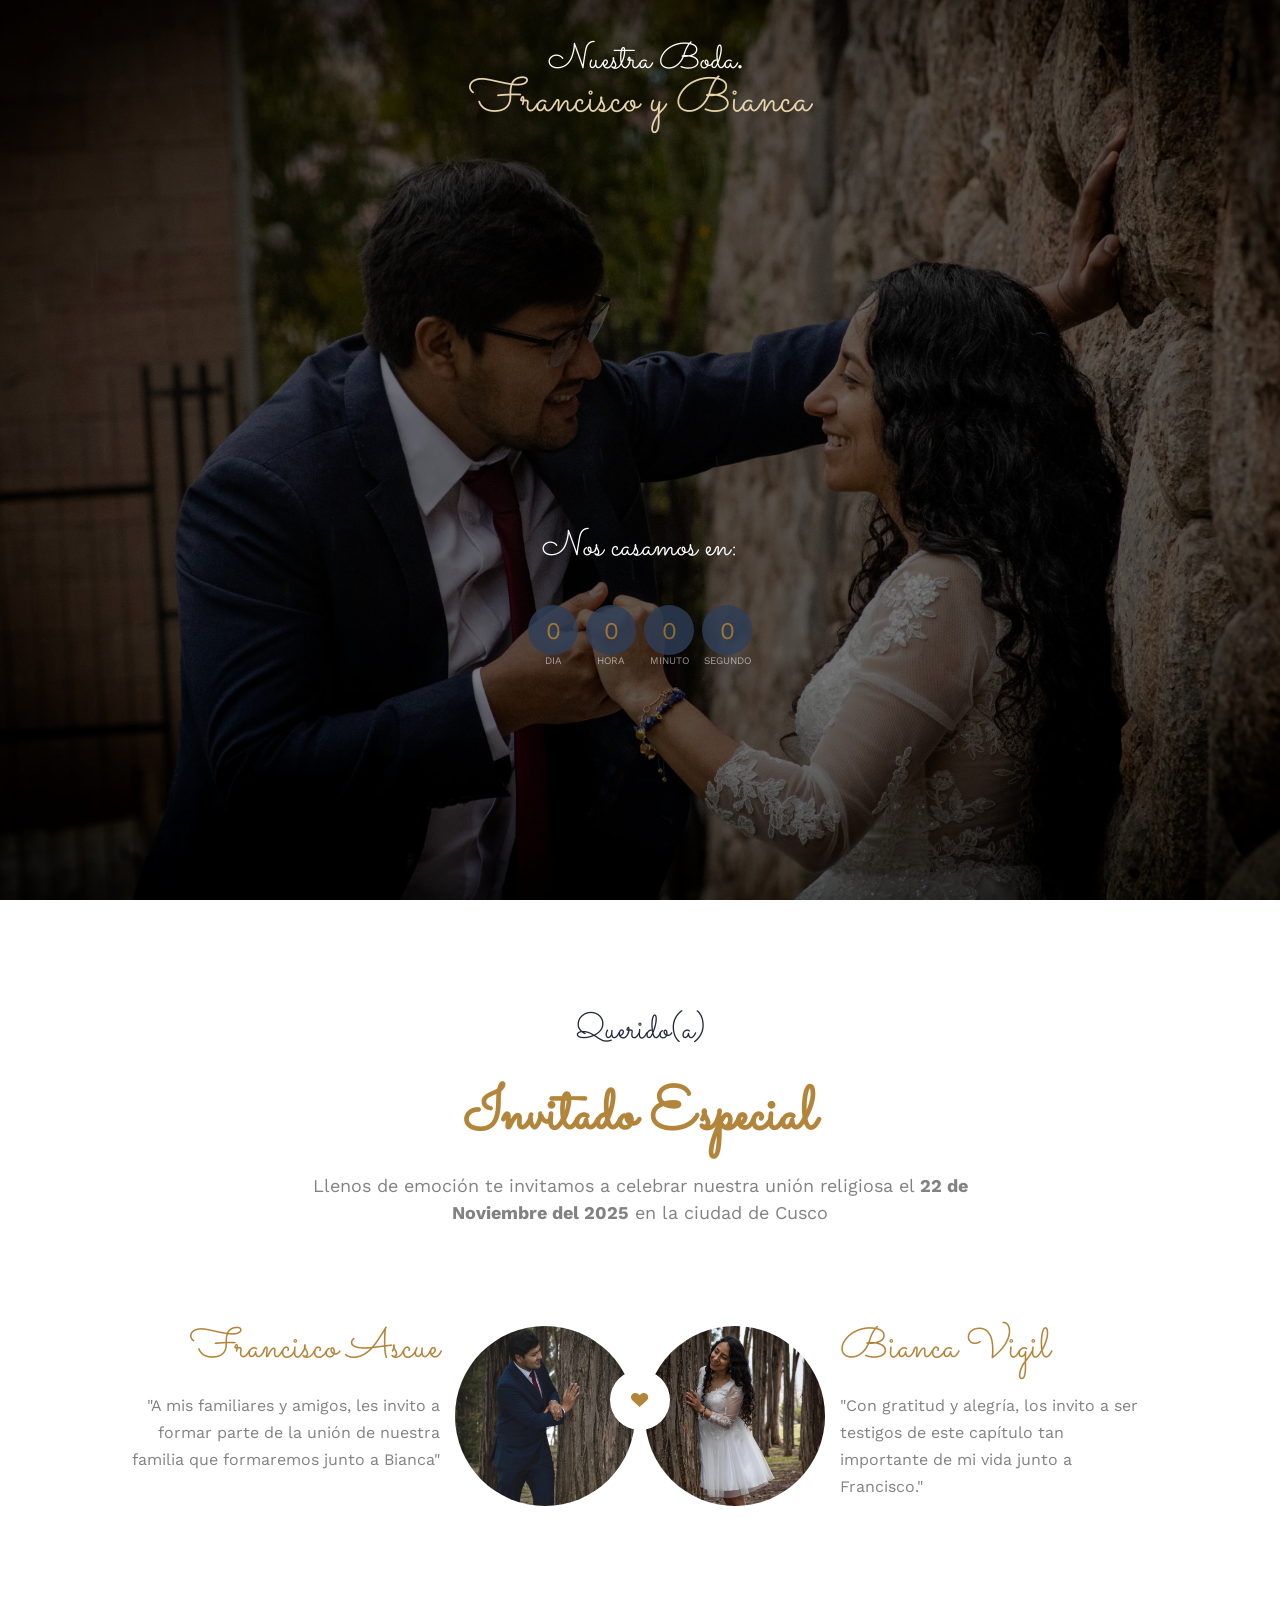
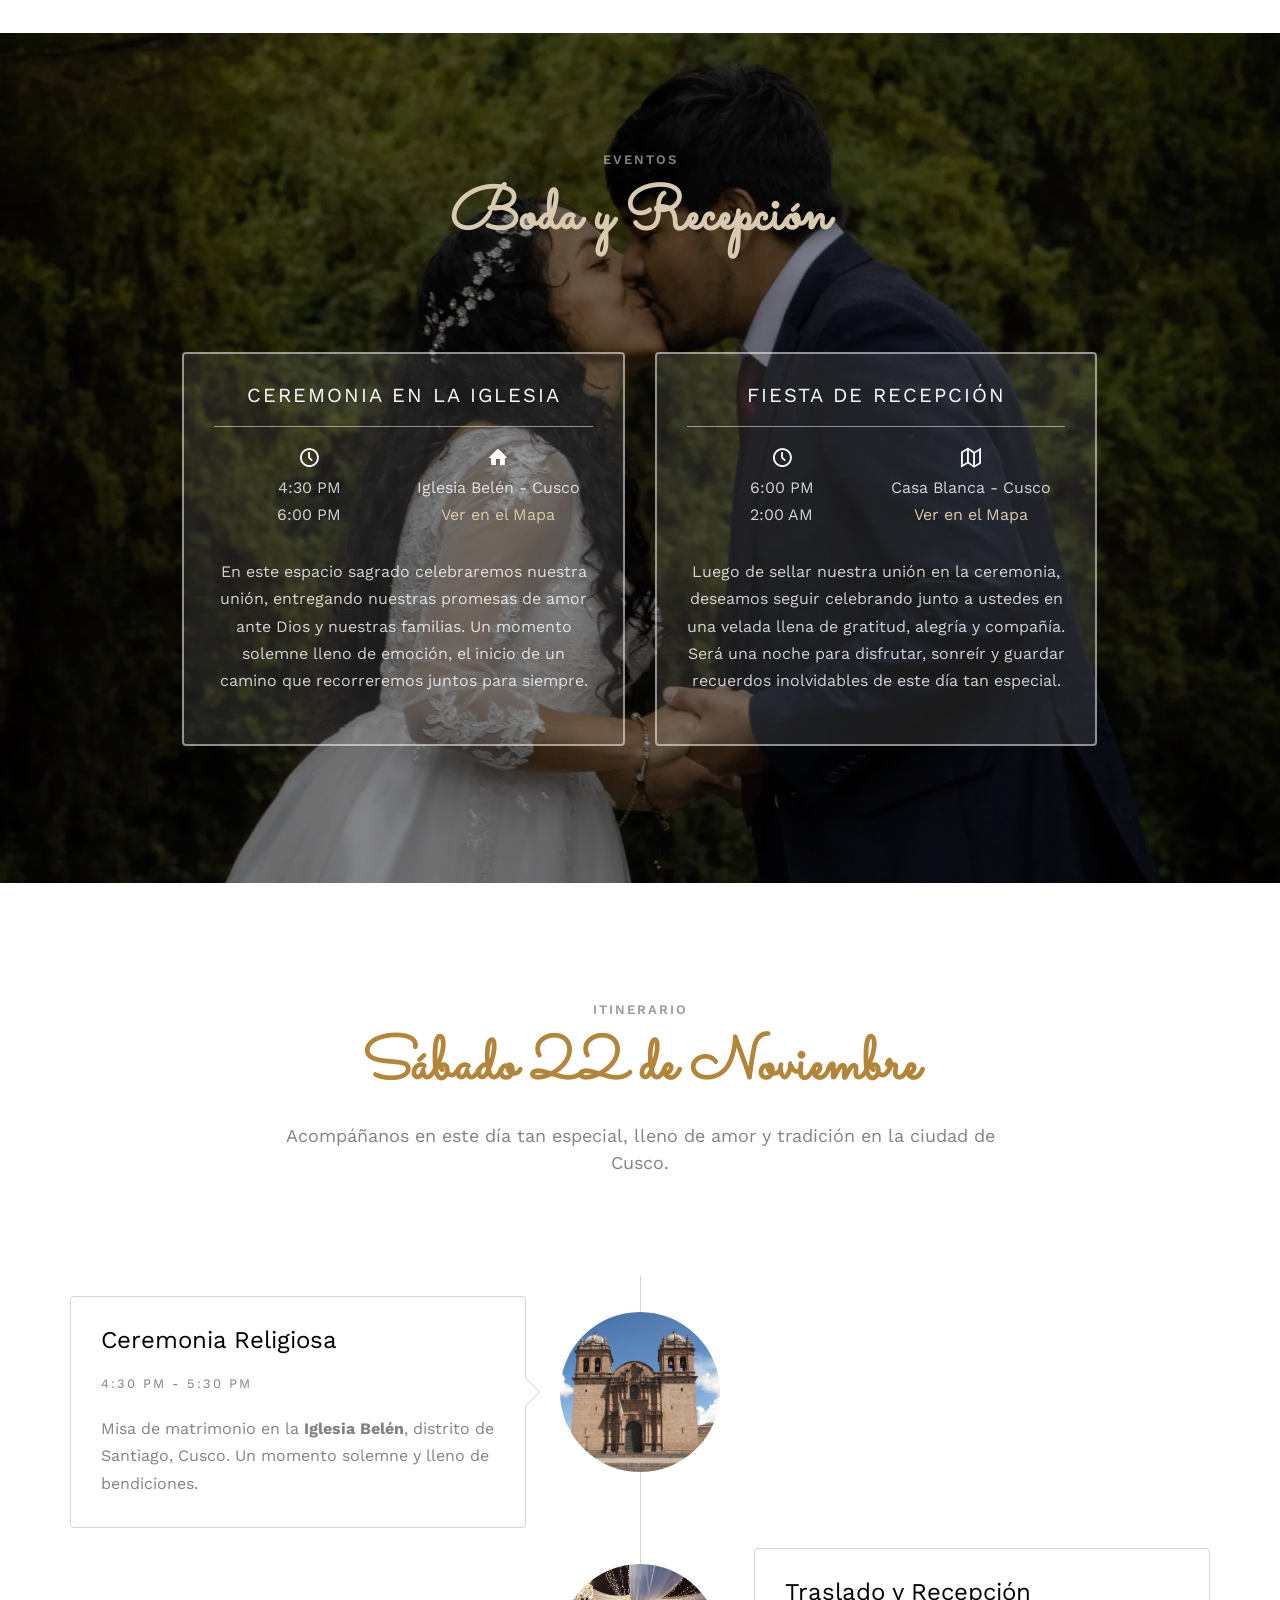
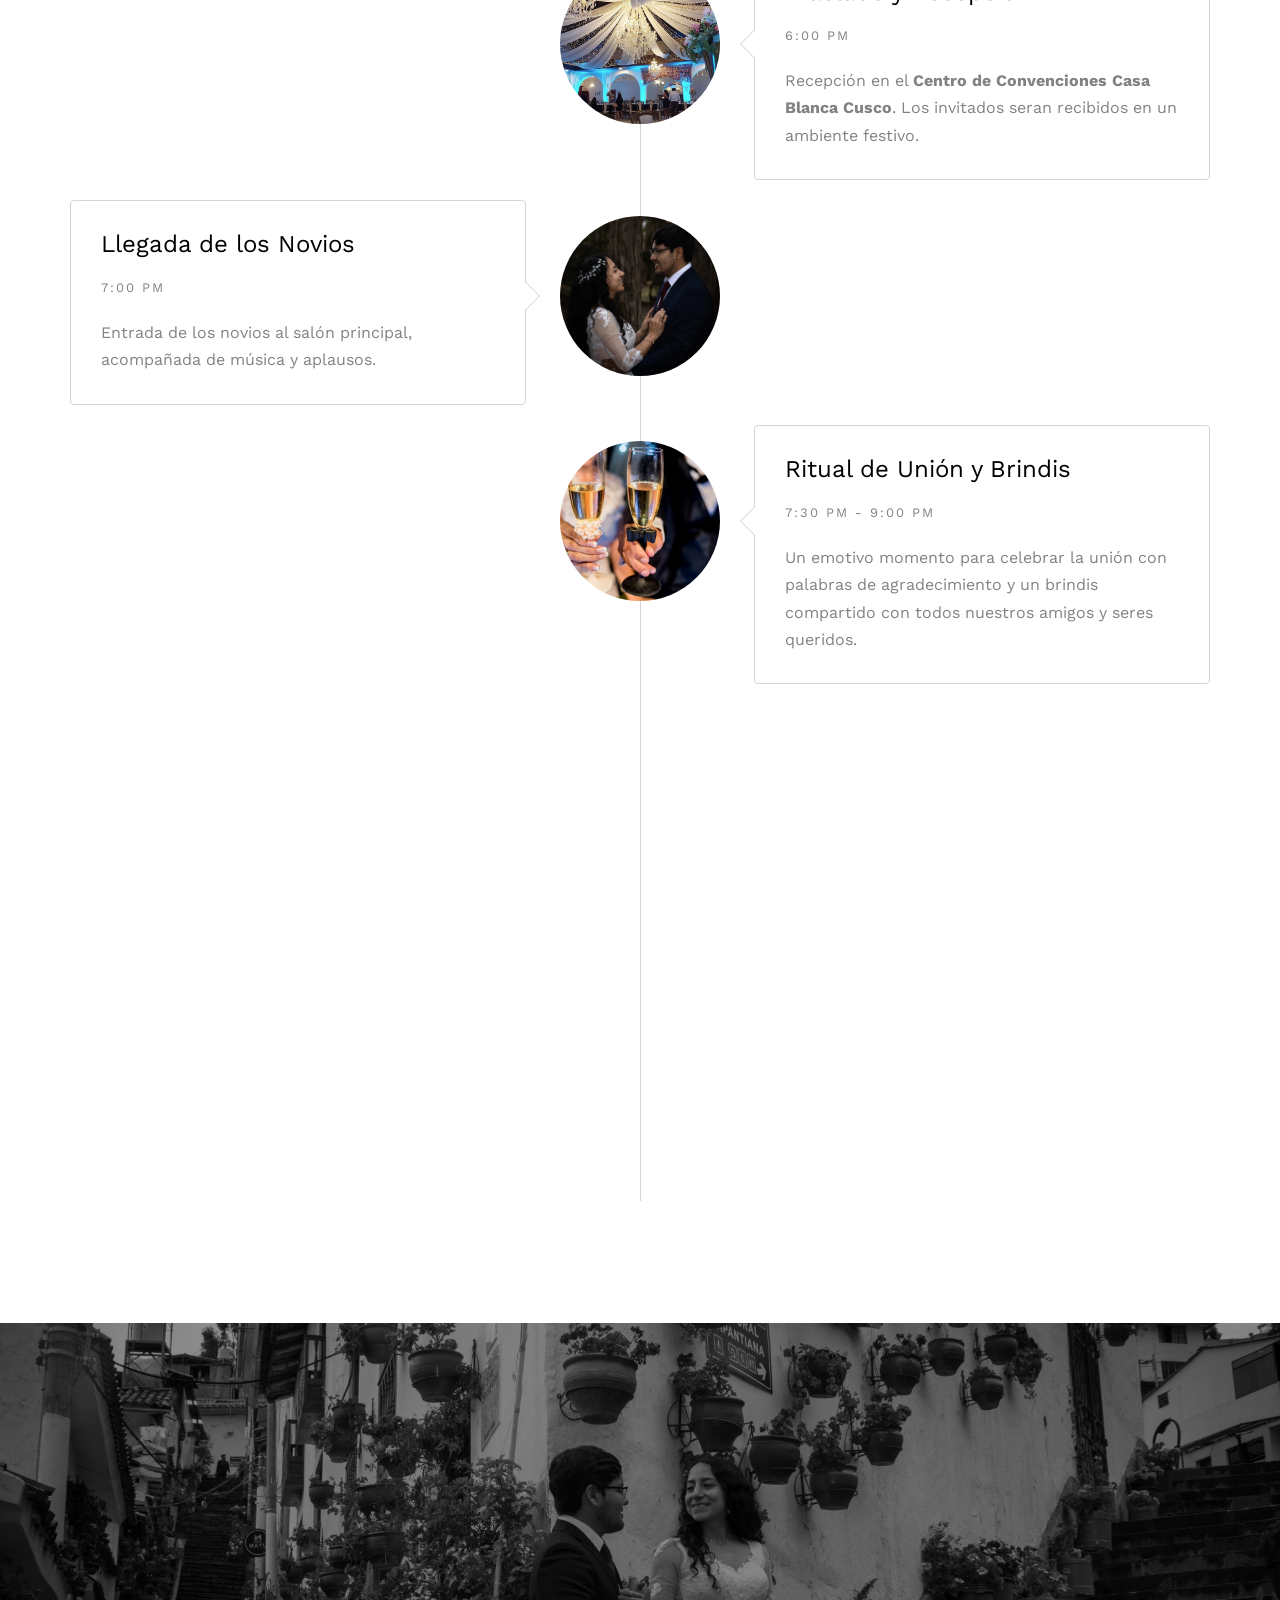
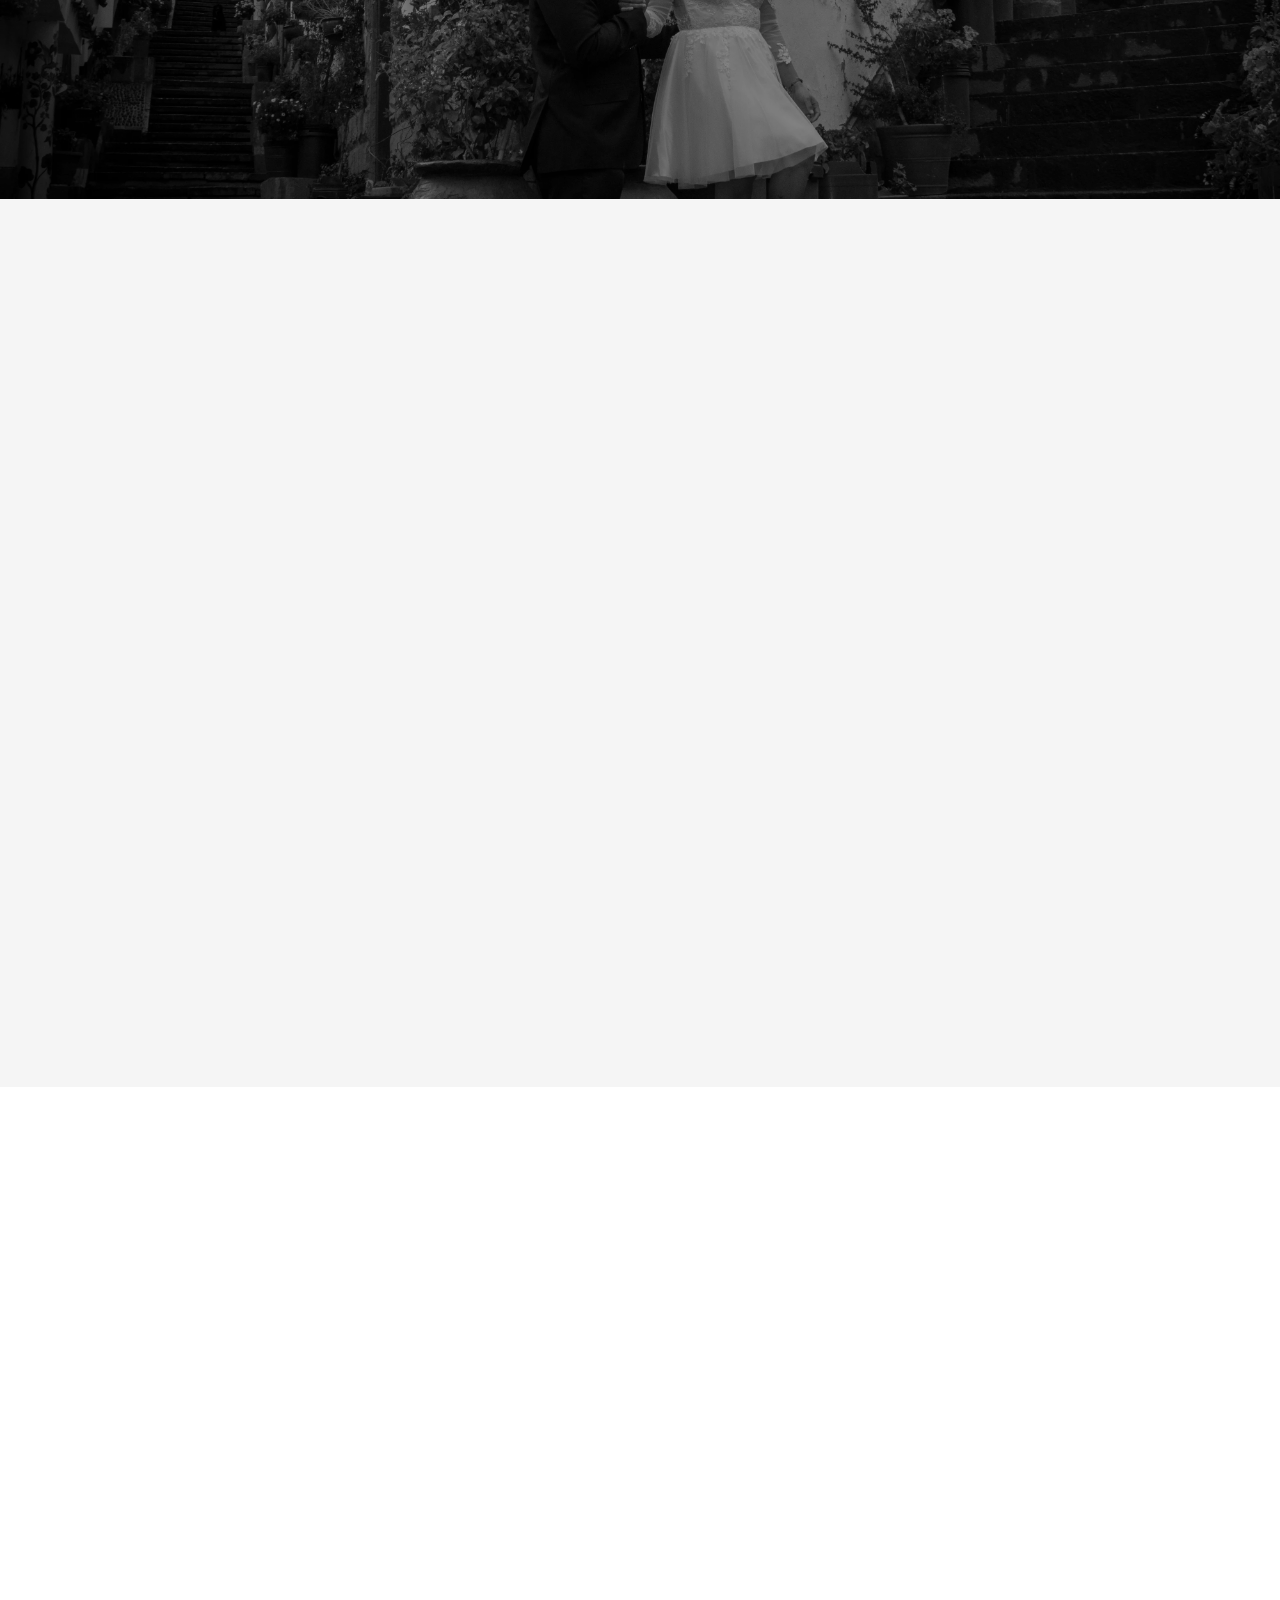
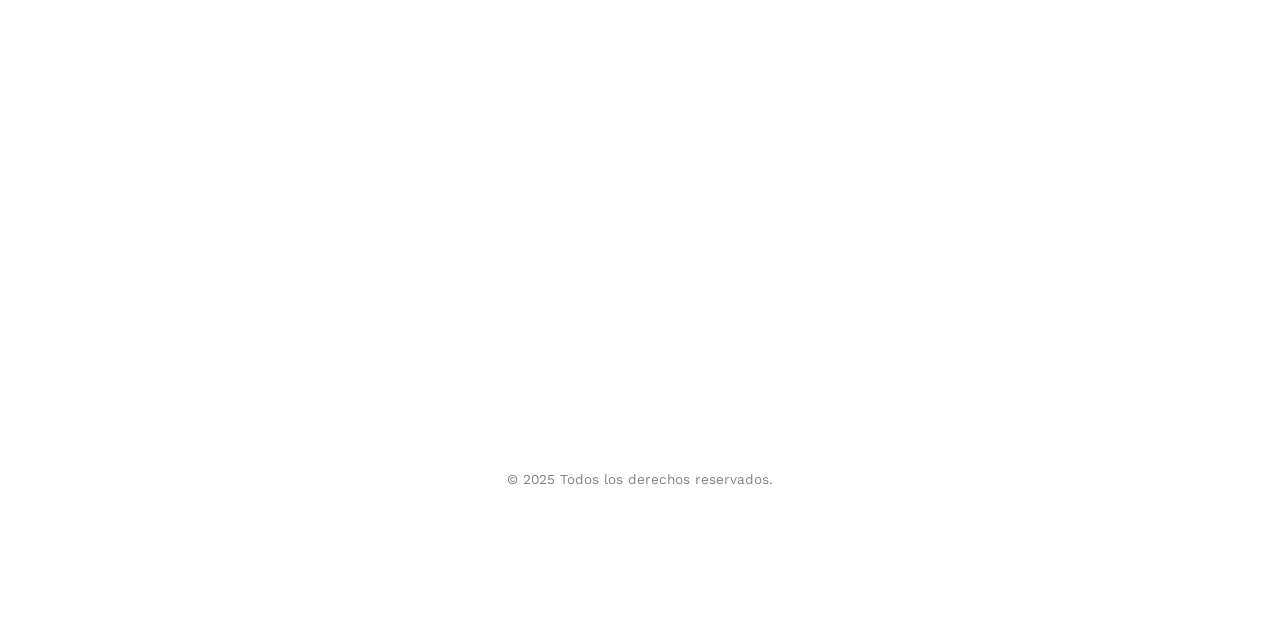
==== commit 50a93ce0: "invitaciones" ====
--- a/index.html
+++ b/index.html
@@ -16,7 +16,7 @@
 
 	<!-- Facebook and Twitter integration -->
 	<meta property="og:title" content="Te invitamos a Nuestra Boda" />
-	<meta property="og:image" content="images/foto6.web" />
+	<meta property="og:image" content="http://asvi.org.pe/images/tarjetaInvitacion.jpg" />
 	<meta property="og:url" content="" />
 	<meta property="og:site_name" content="" />
 	<meta property="og:description" content="Matrimonio religioso en la ciudad de Cusco." />
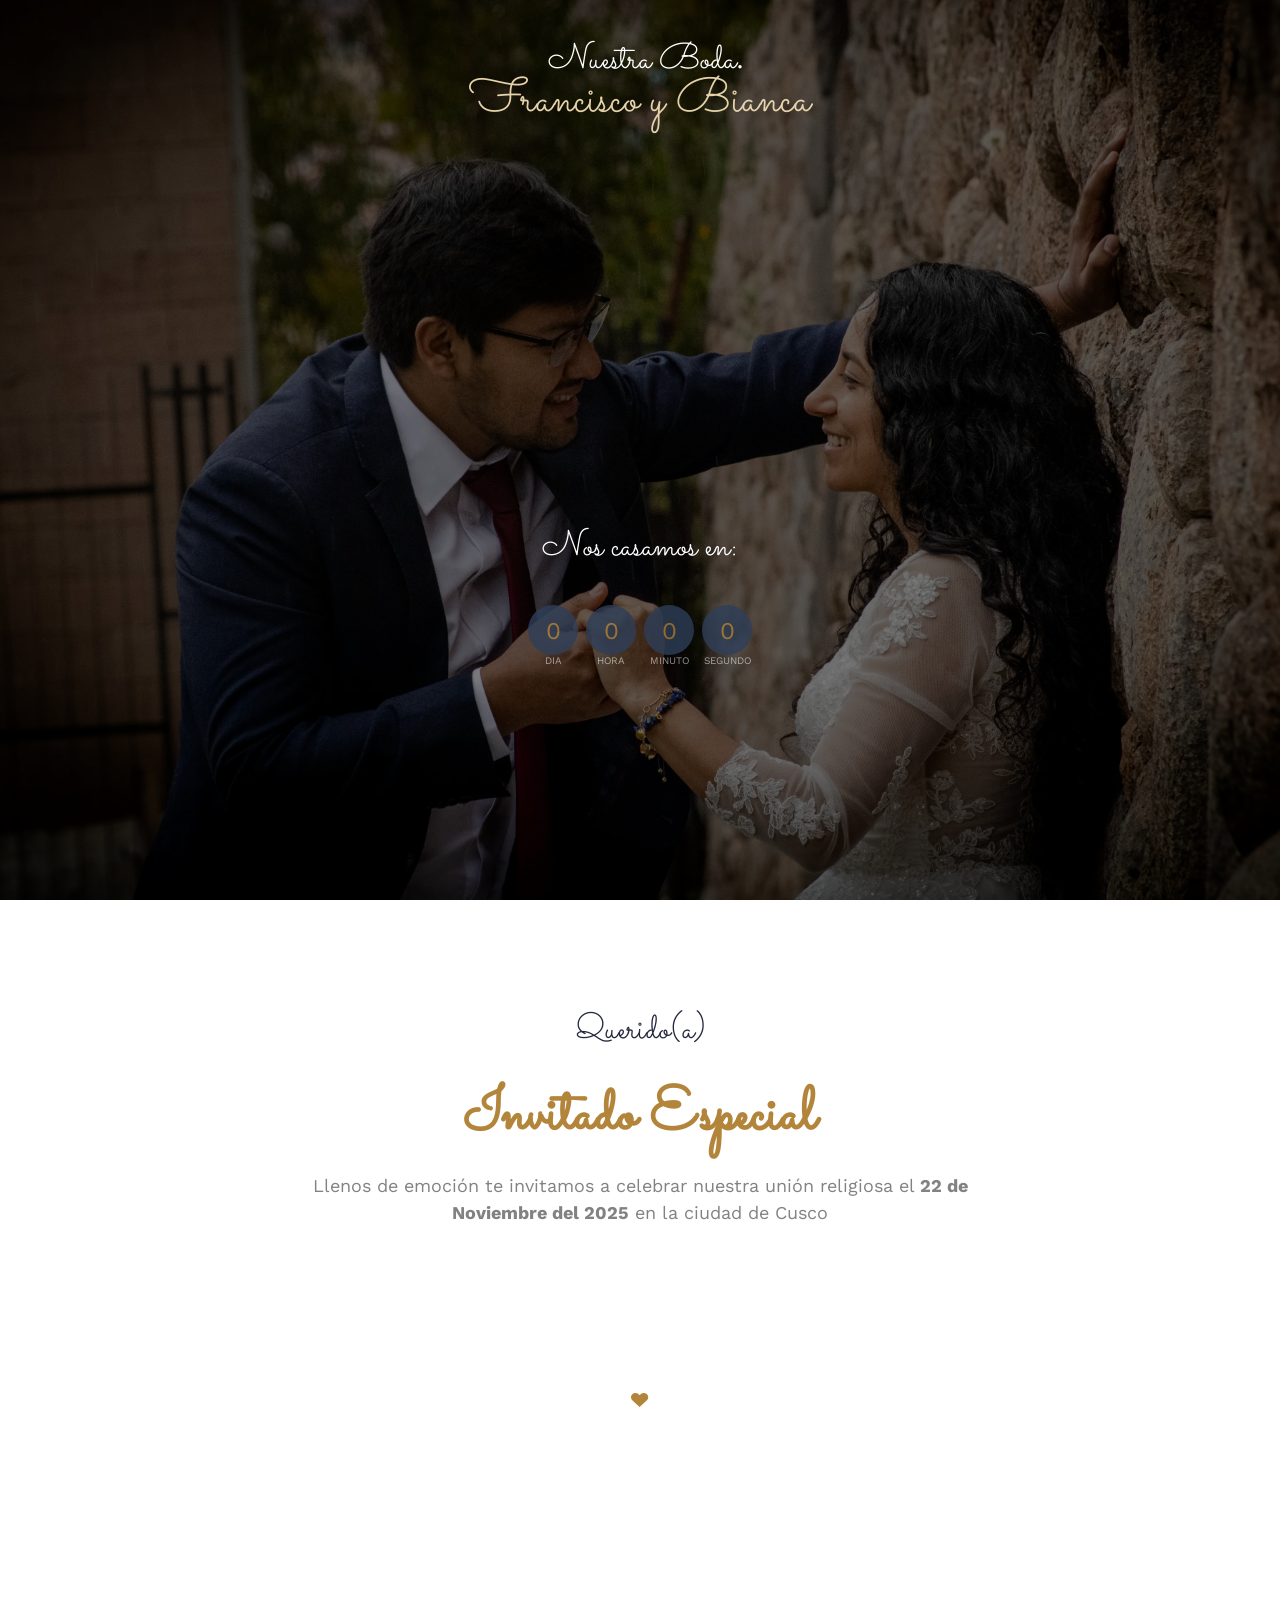
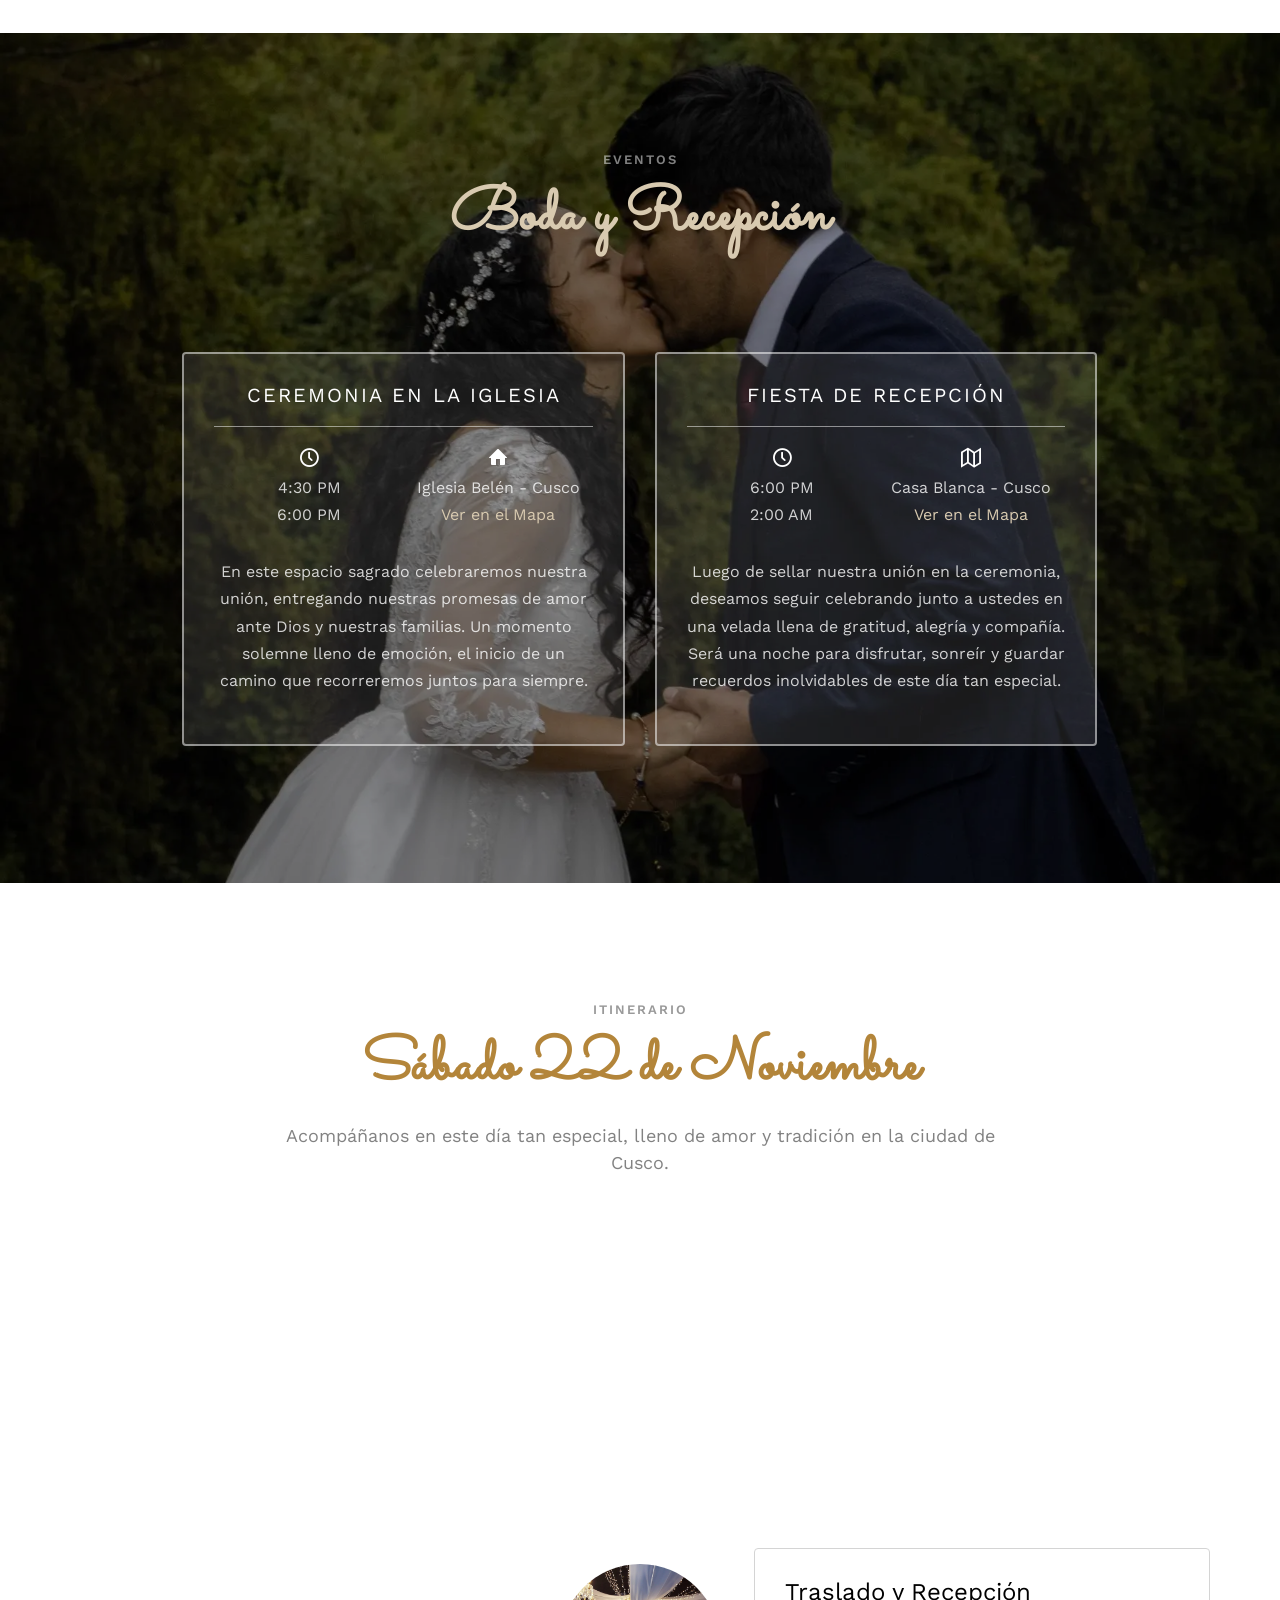
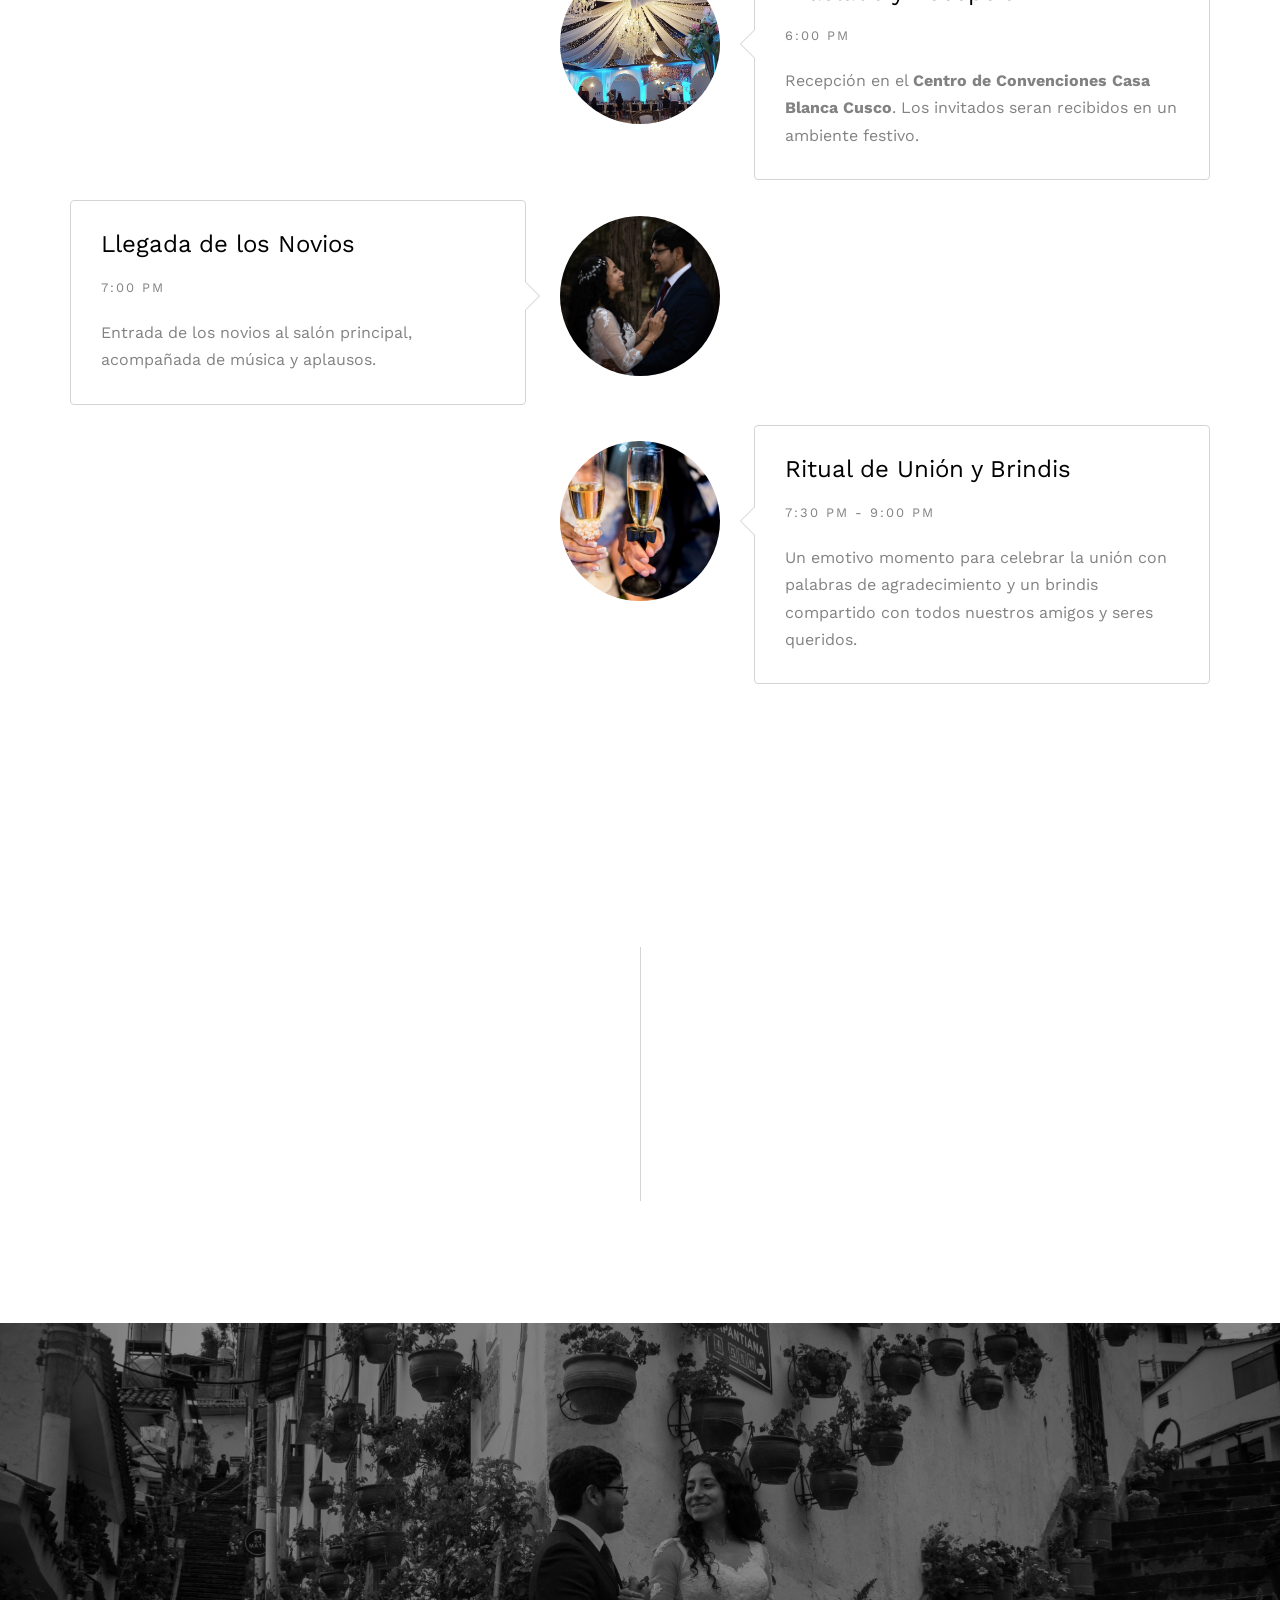
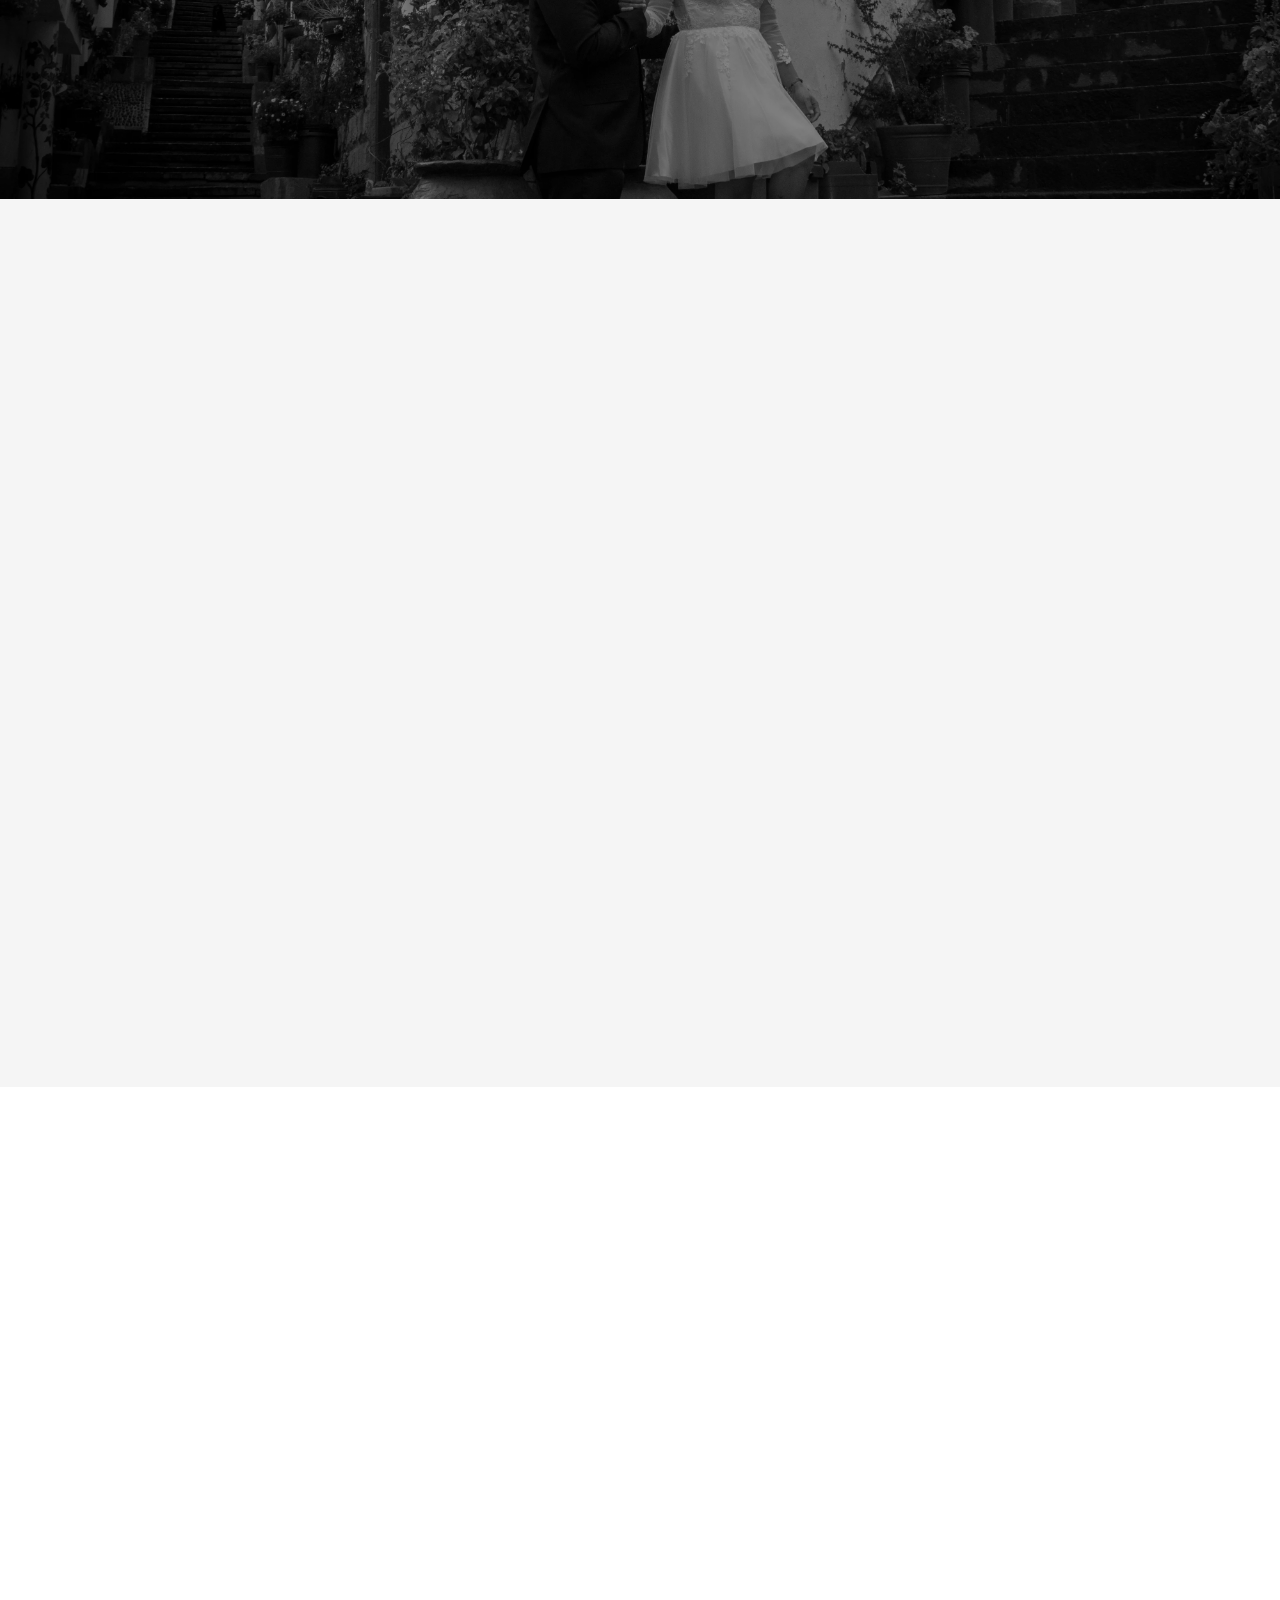
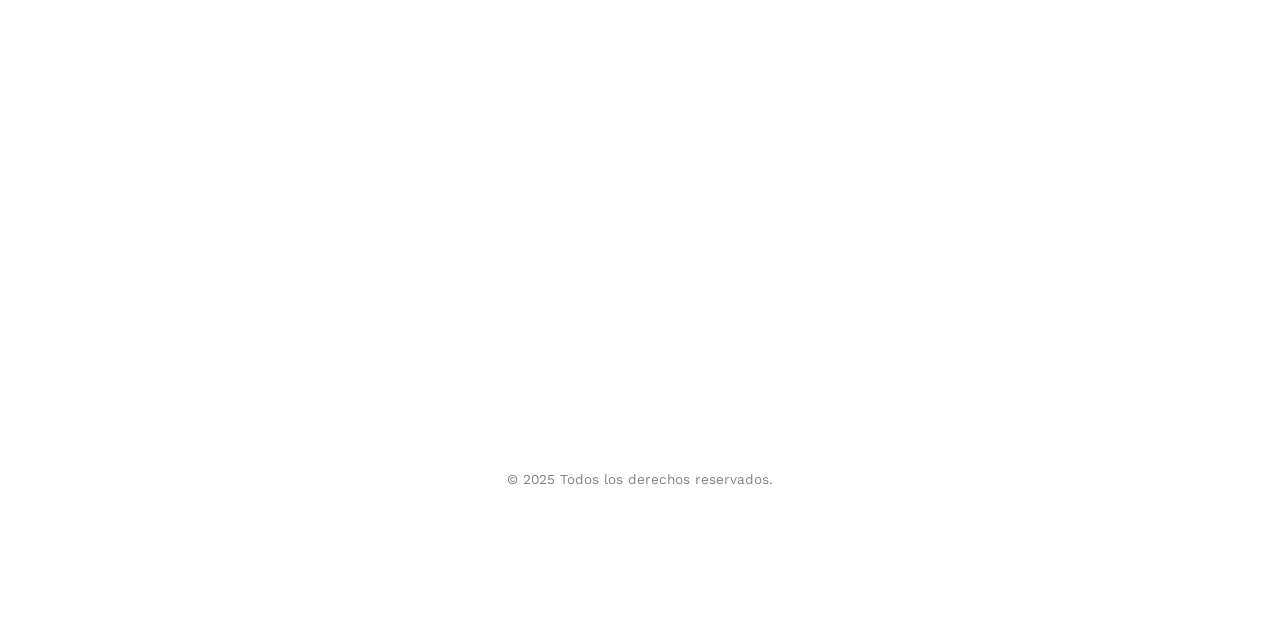
==== commit 0c9f80eb: "invitaciones" ====
--- a/index.html
+++ b/index.html
@@ -15,15 +15,12 @@
 	<meta name="author" content="Asvi" />
 
 	<!-- Facebook and Twitter integration -->
-	<meta property="og:title" content="Te invitamos a Nuestra Boda" />
-	<meta property="og:image" content="http://asvi.org.pe/images/tarjetaInvitacion.jpg" />
-	<meta property="og:url" content="" />
-	<meta property="og:site_name" content="" />
+	<meta property="og:image" content="https://asvi.org.pe/images/tarjetaInvitacion.jpg" />
+	<meta property="og:url" content="https://asvi.org.pe/" />
+	<meta property="og:type" content="website" />
+	<meta property="og:title" content="Invitación Especial" />
+	<meta property="og:description" content="Nos encantaría contar con tu presencia en este día tan importante." />
 	<meta property="og:description" content="Matrimonio religioso en la ciudad de Cusco." />
-	<meta name="twitter:title" content="" />
-	<meta name="twitter:image" content="" />
-	<meta name="twitter:url" content="" />
-	<meta name="twitter:card" content="" />
 	<link rel="icon" href="images/icon.webp" type="image/png">
 	<link rel="apple-touch-icon" href="images/icon.webp">
 	<link href='https://fonts.googleapis.com/css?family=Work+Sans:400,300,600,400italic,700' rel='stylesheet'
@@ -431,11 +428,15 @@
 											</figure>
 											<span>Filomena Orosco <a href="#" class="twitter">Mamá del novio</a></span>
 											<blockquote>
-												<p>“A mi amado hijo, con inmensa alegría y orgullo te veo convertirte en un hombre maravilloso, listo para empezar una nueva
-												vida; estoy segura de que juntos construirán un futuro lleno de amor. Bianca, te agradezco por ser la persona perfecta
-												para mi hijo. Les deseo toda la felicidad del mundo, que su amor siga creciendo y fortaleciéndose cada día, que su vida
-												juntos esté llena de momentos alegres, comprensión y apoyo mutuo, y que nuestro divino Creador ilumine siempre su
-												camino.”
+												<p>“A mi amado hijo, con inmensa alegría y orgullo te veo convertirte en
+													un hombre maravilloso, listo para empezar una nueva
+													vida; estoy segura de que juntos construirán un futuro lleno de
+													amor. Bianca, te agradezco por ser la persona perfecta
+													para mi hijo. Les deseo toda la felicidad del mundo, que su amor
+													siga creciendo y fortaleciéndose cada día, que su vida
+													juntos esté llena de momentos alegres, comprensión y apoyo mutuo, y
+													que nuestro divino Creador ilumine siempre su
+													camino.”
 												</p>
 											</blockquote>
 										</div>
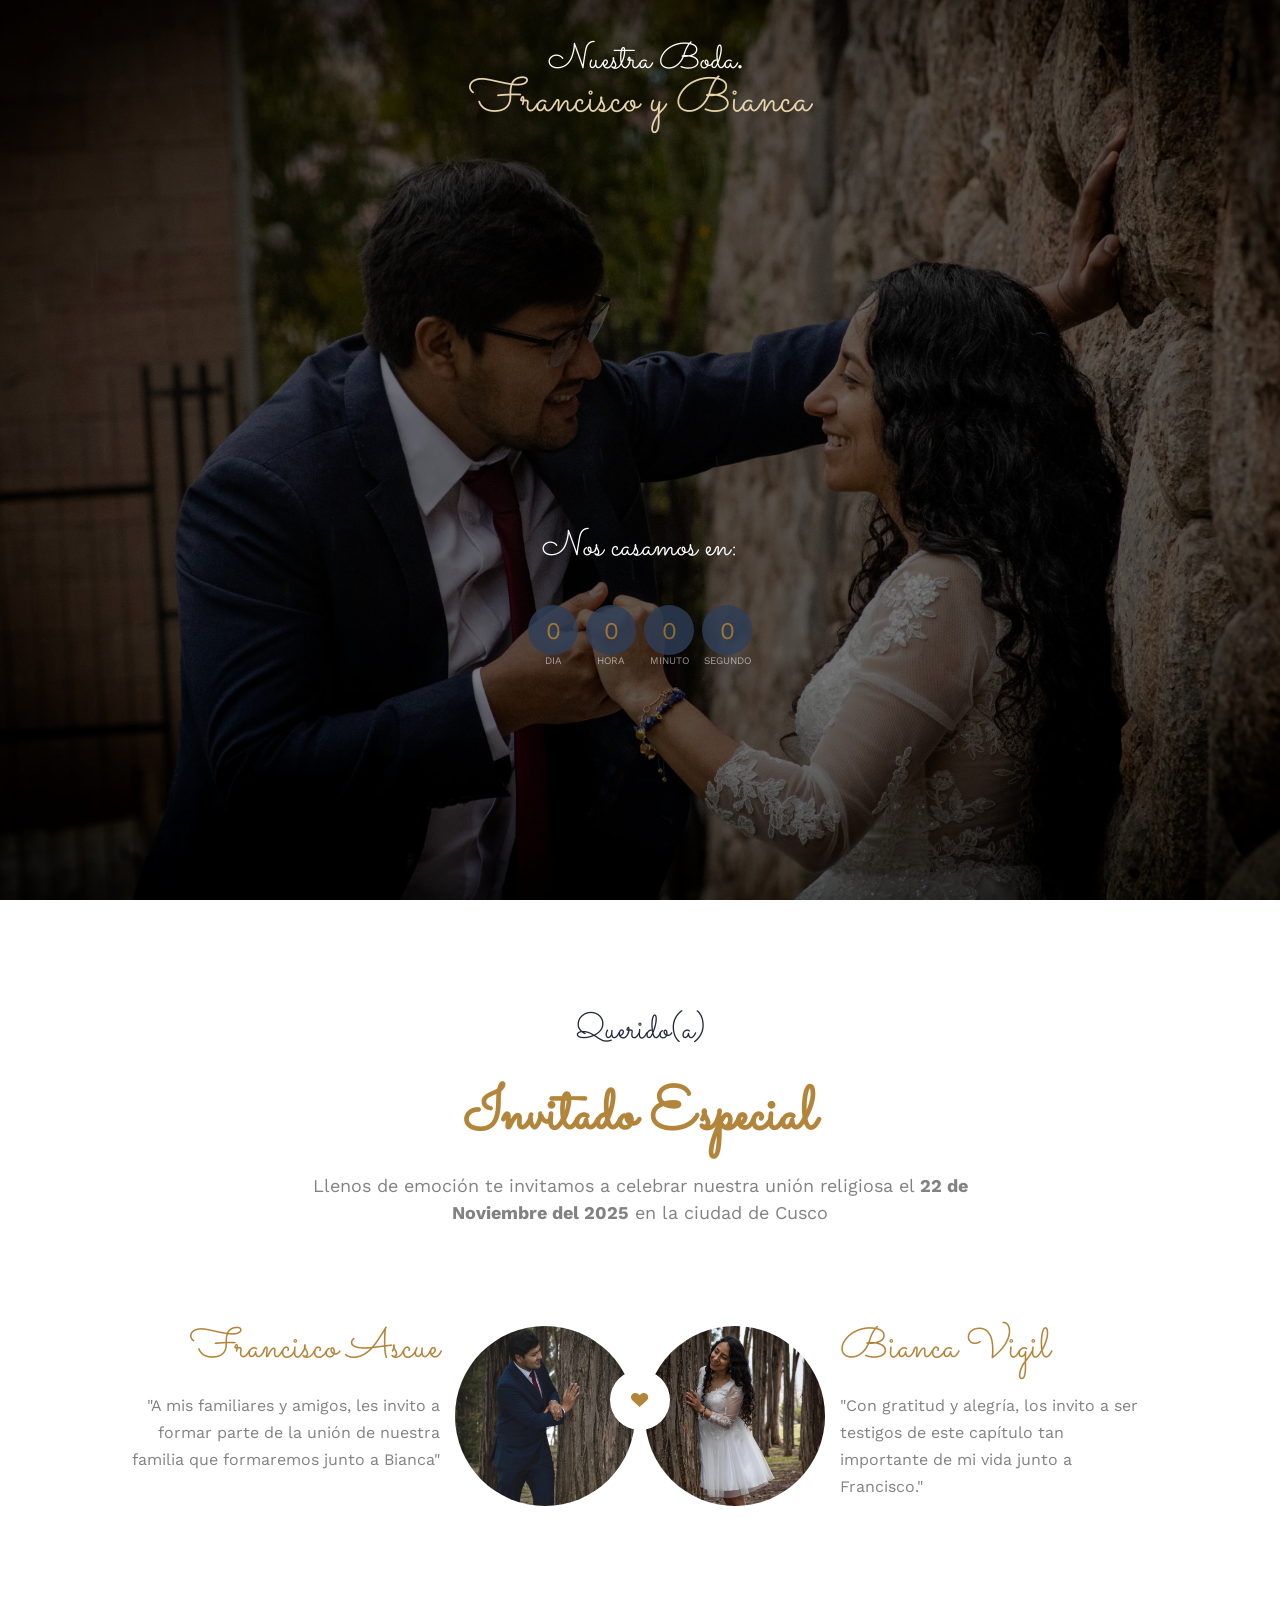
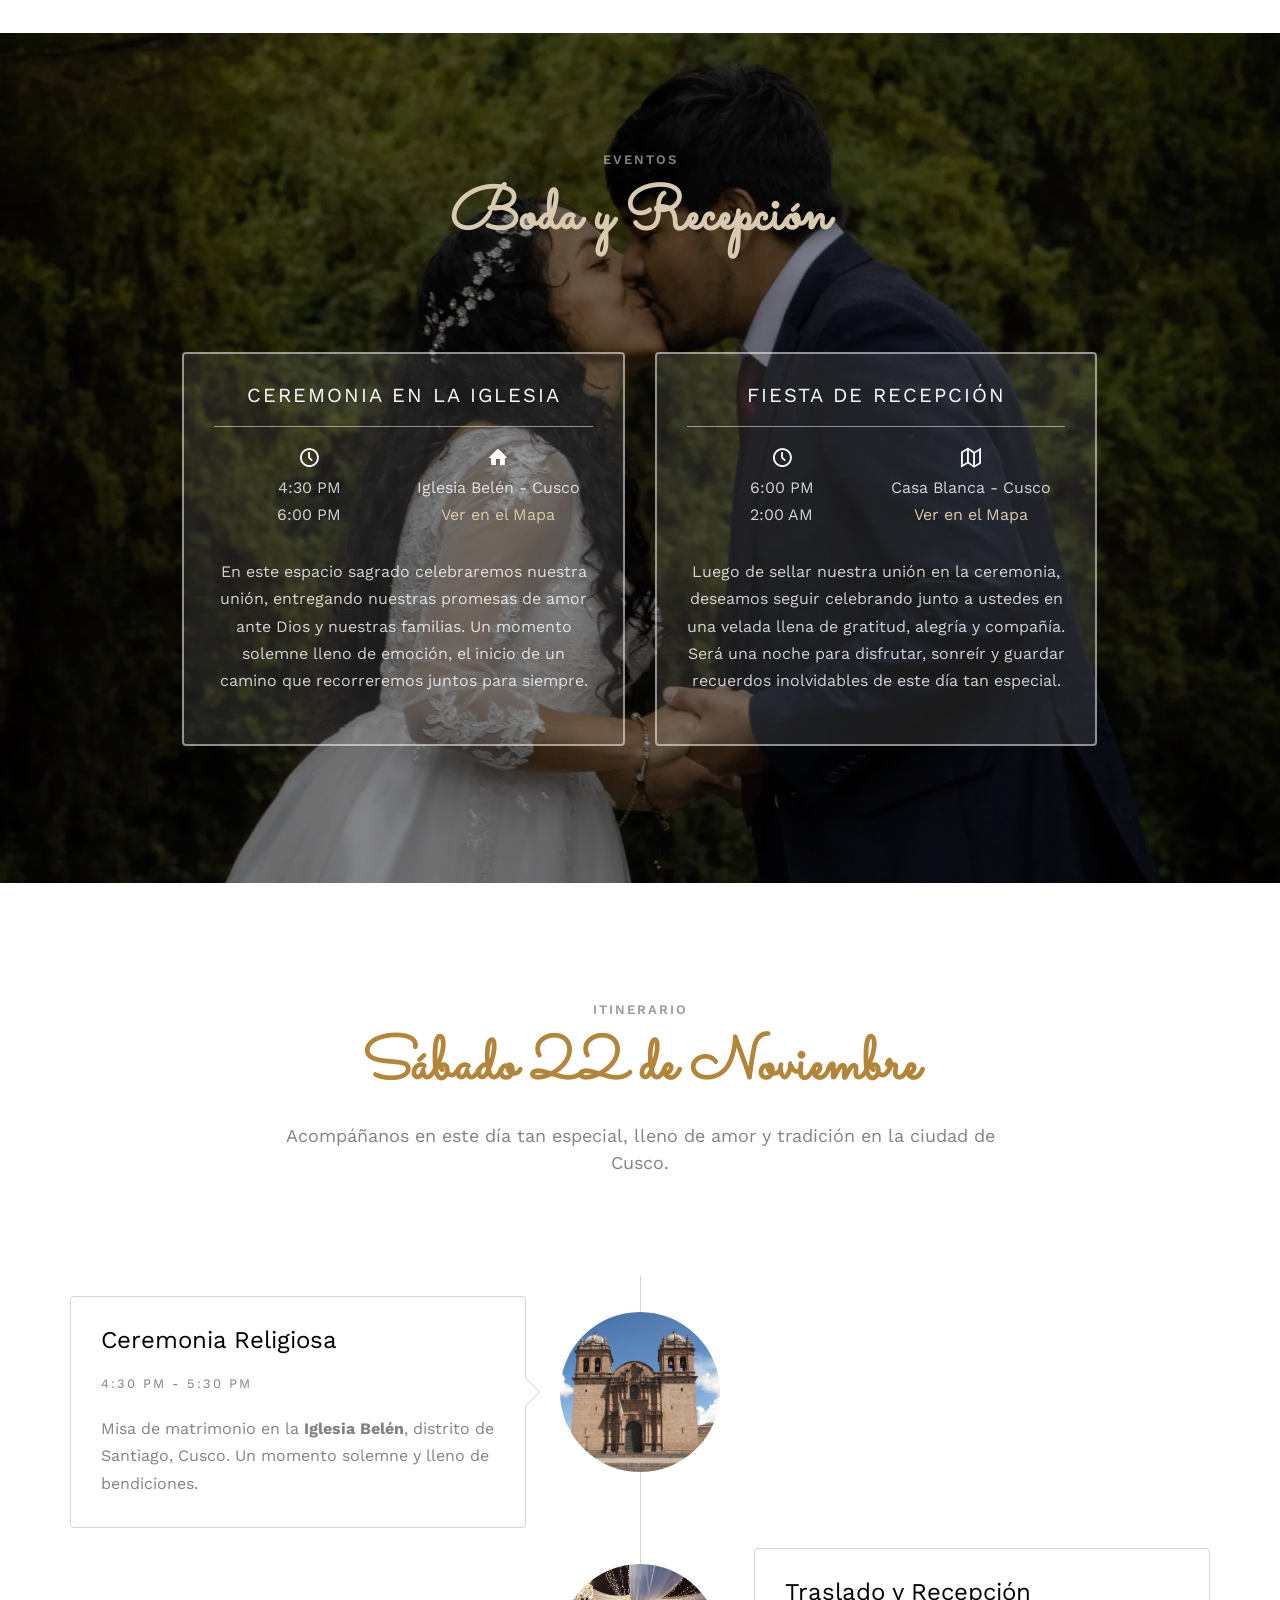
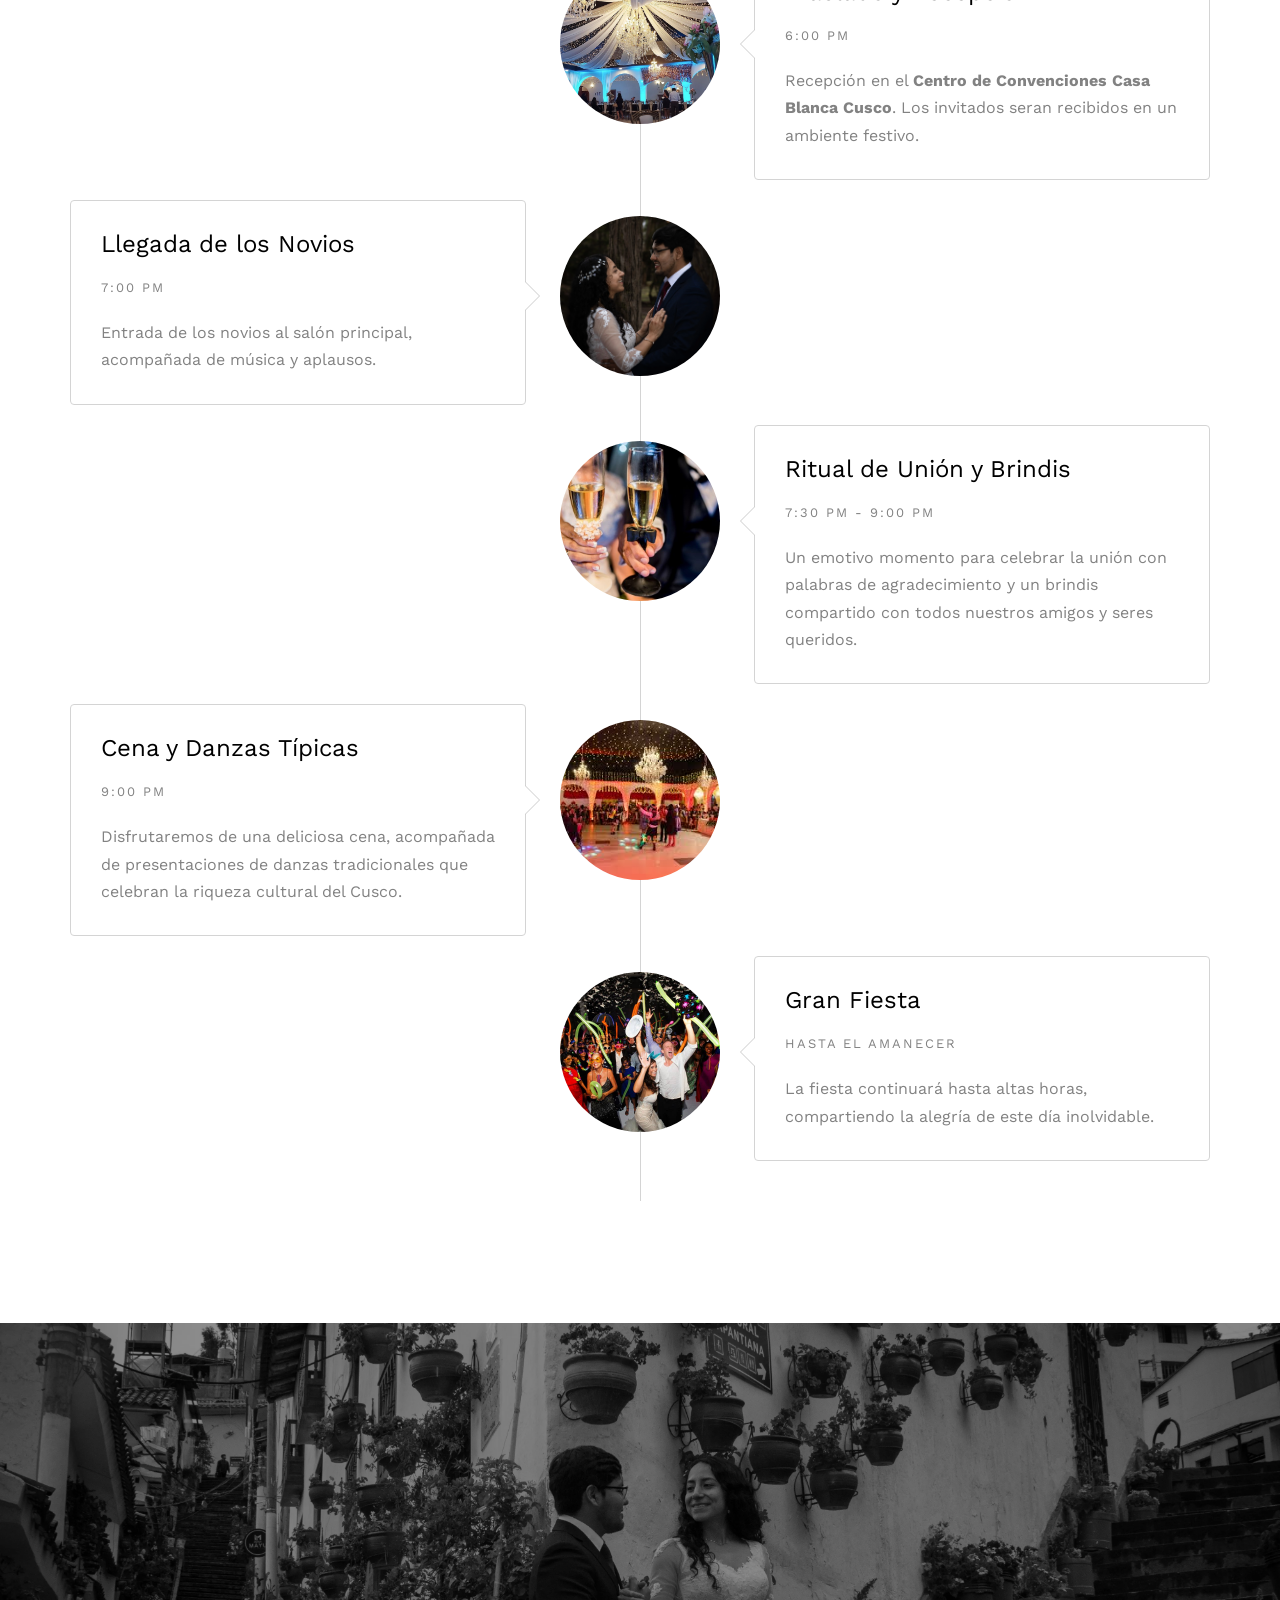
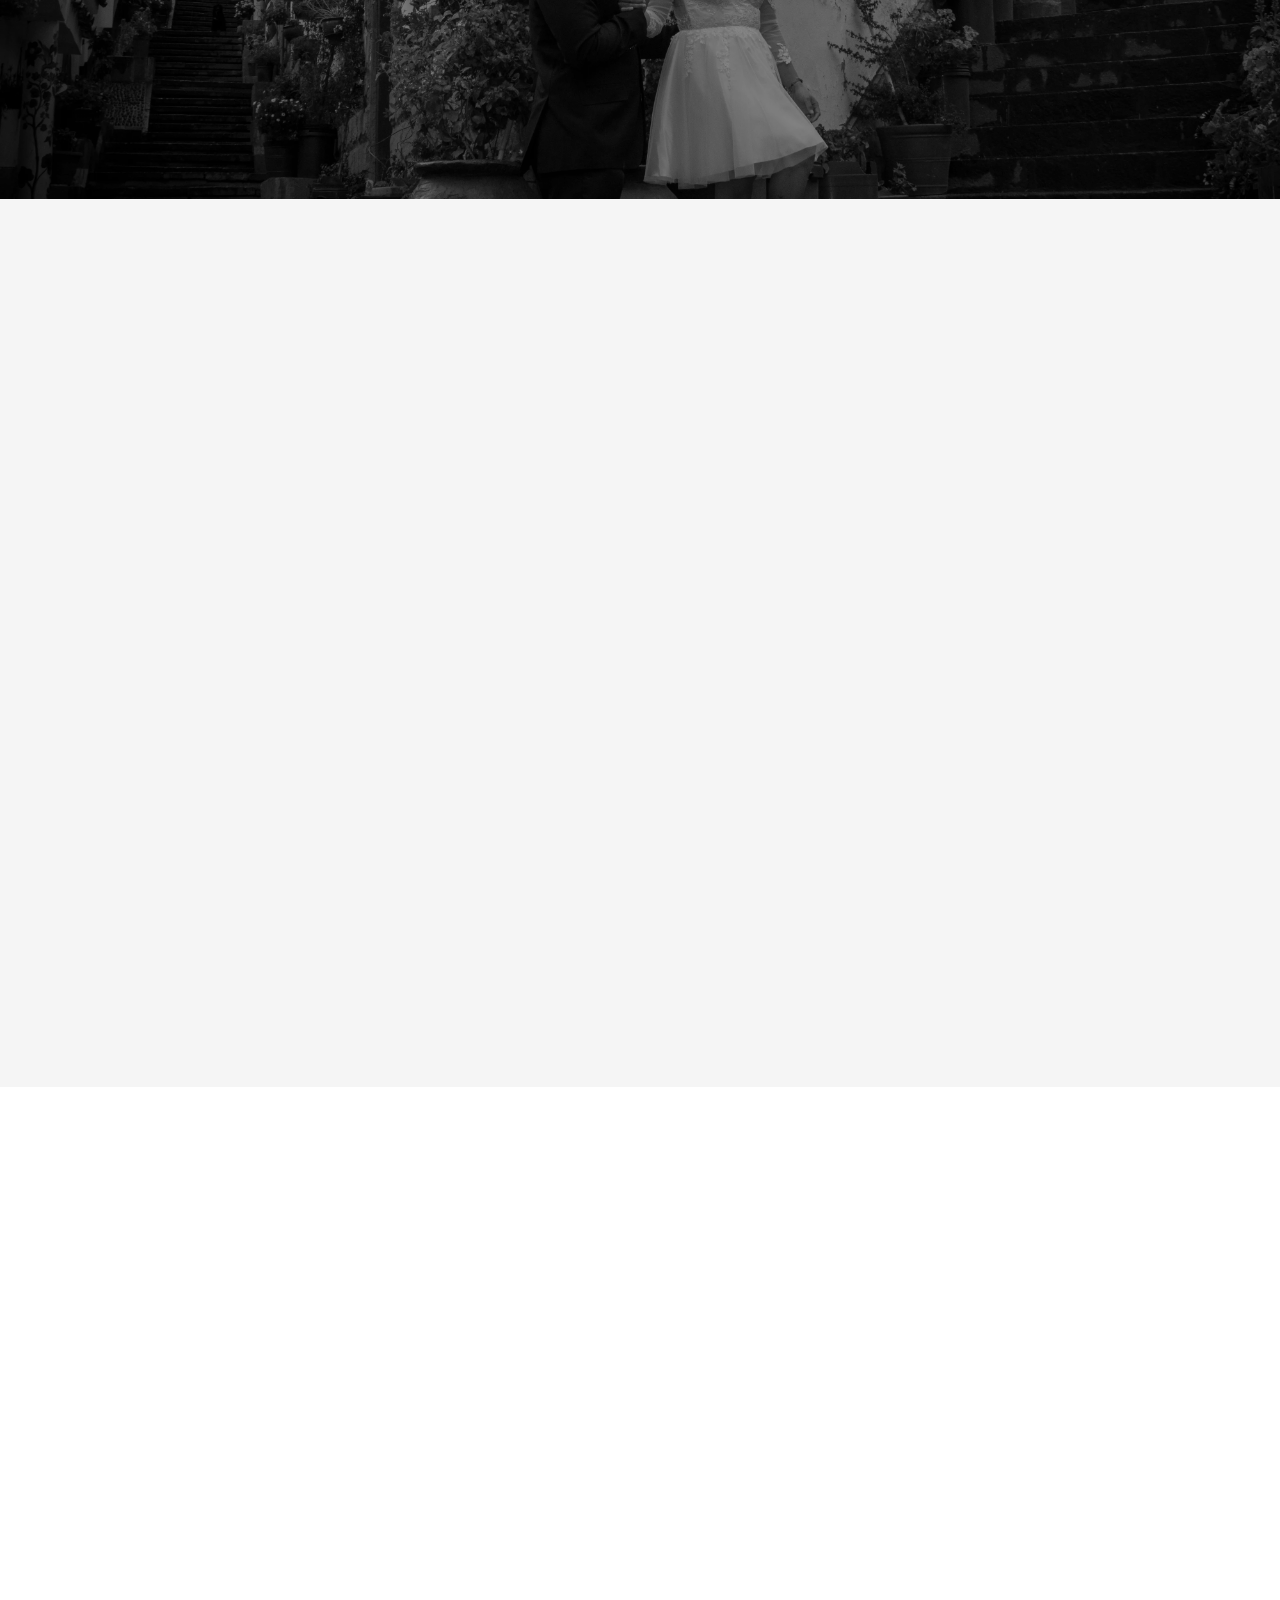
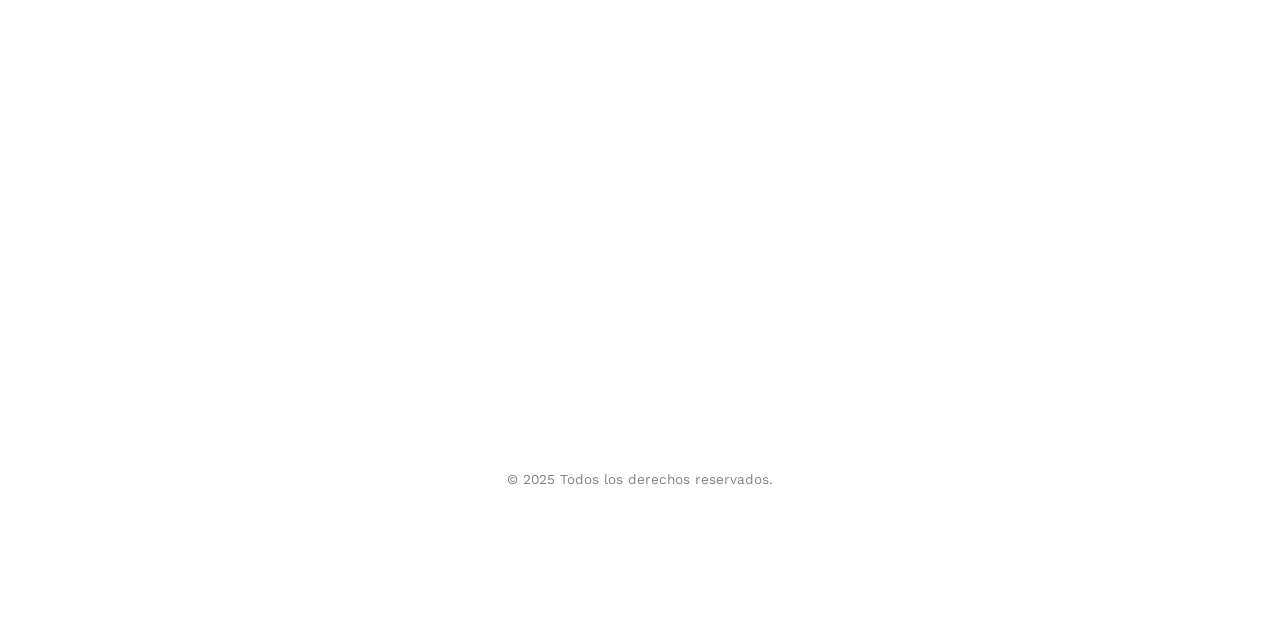
==== commit b17e2e9e: "invitaciones" ====
--- a/index.html
+++ b/index.html
@@ -16,10 +16,9 @@
 
 	<!-- Facebook and Twitter integration -->
 	<meta property="og:image" content="https://asvi.org.pe/images/tarjetaInvitacion.jpg" />
-	<meta property="og:url" content="https://asvi.org.pe/" />
+	<meta property="og:url" content="https://asvi.org.pe" />
 	<meta property="og:type" content="website" />
 	<meta property="og:title" content="Invitación Especial" />
-	<meta property="og:description" content="Nos encantaría contar con tu presencia en este día tan importante." />
 	<meta property="og:description" content="Matrimonio religioso en la ciudad de Cusco." />
 	<link rel="icon" href="images/icon.webp" type="image/png">
 	<link rel="apple-touch-icon" href="images/icon.webp">
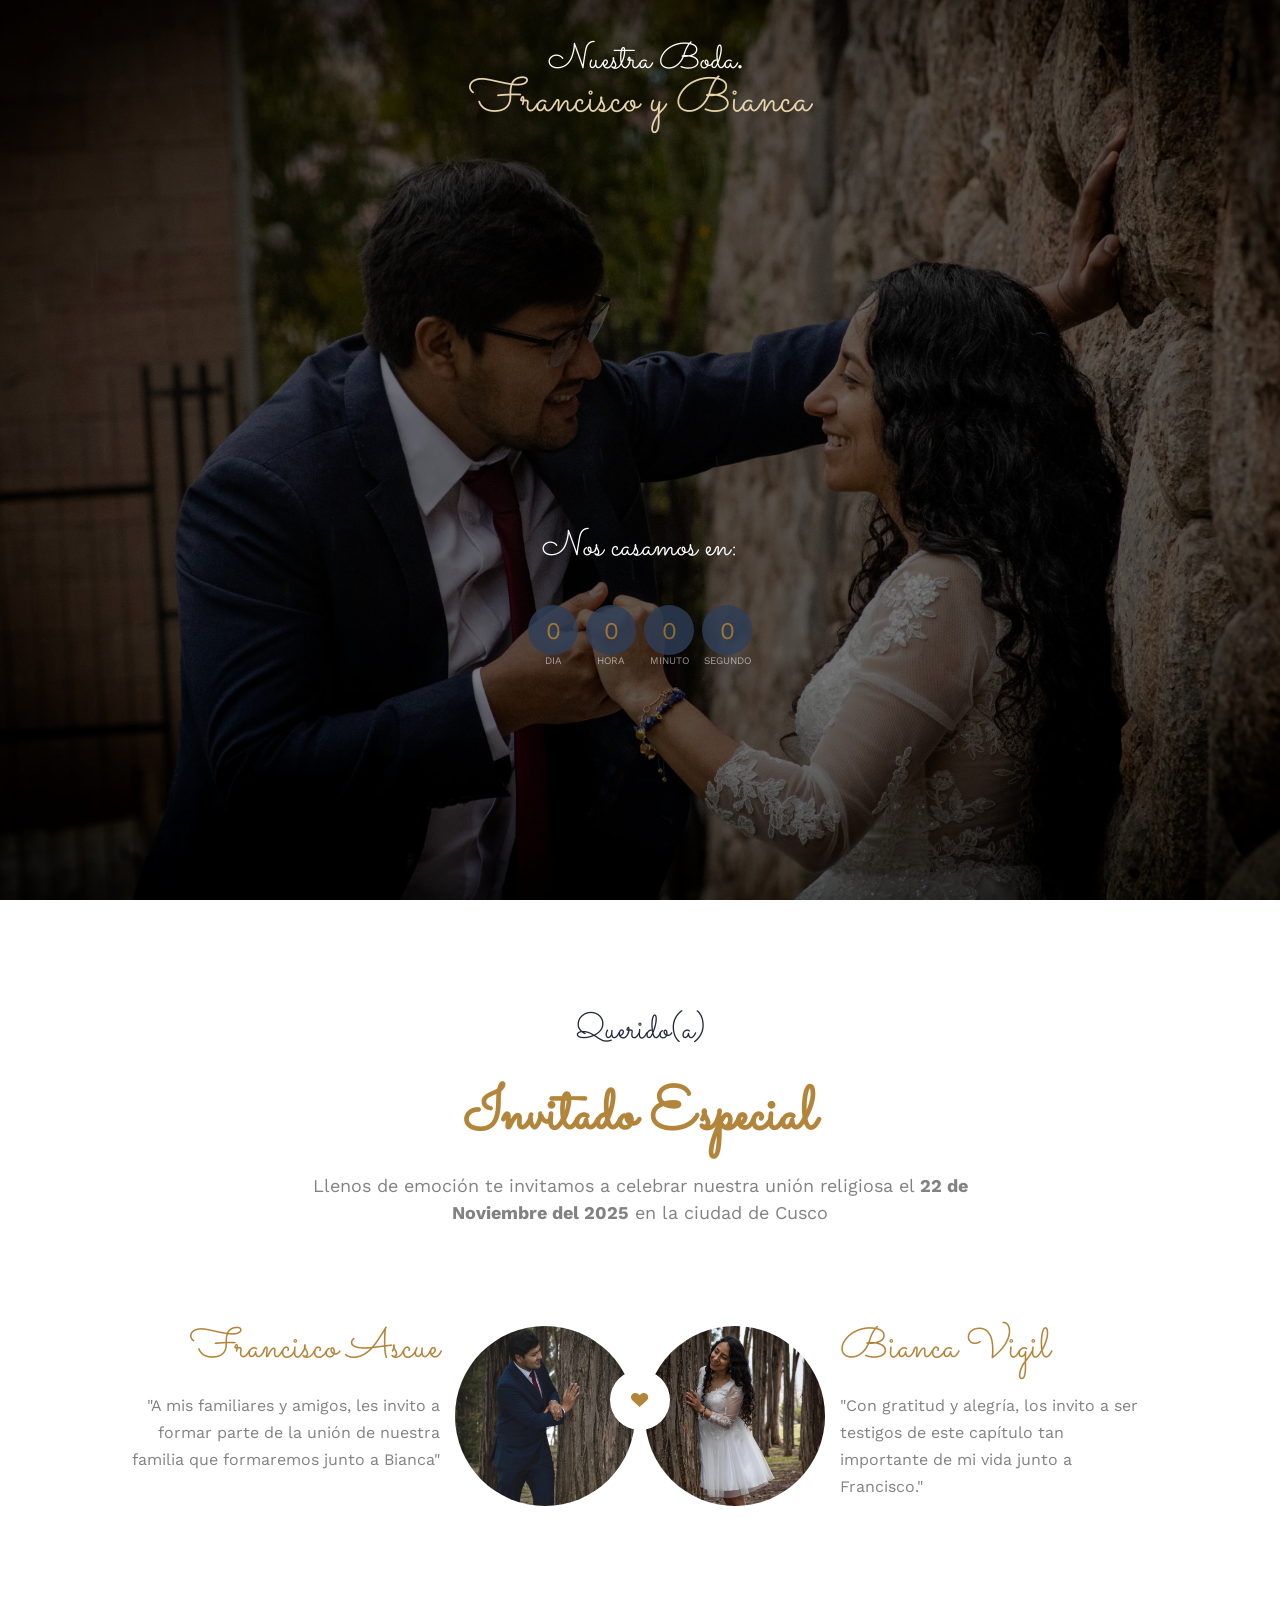
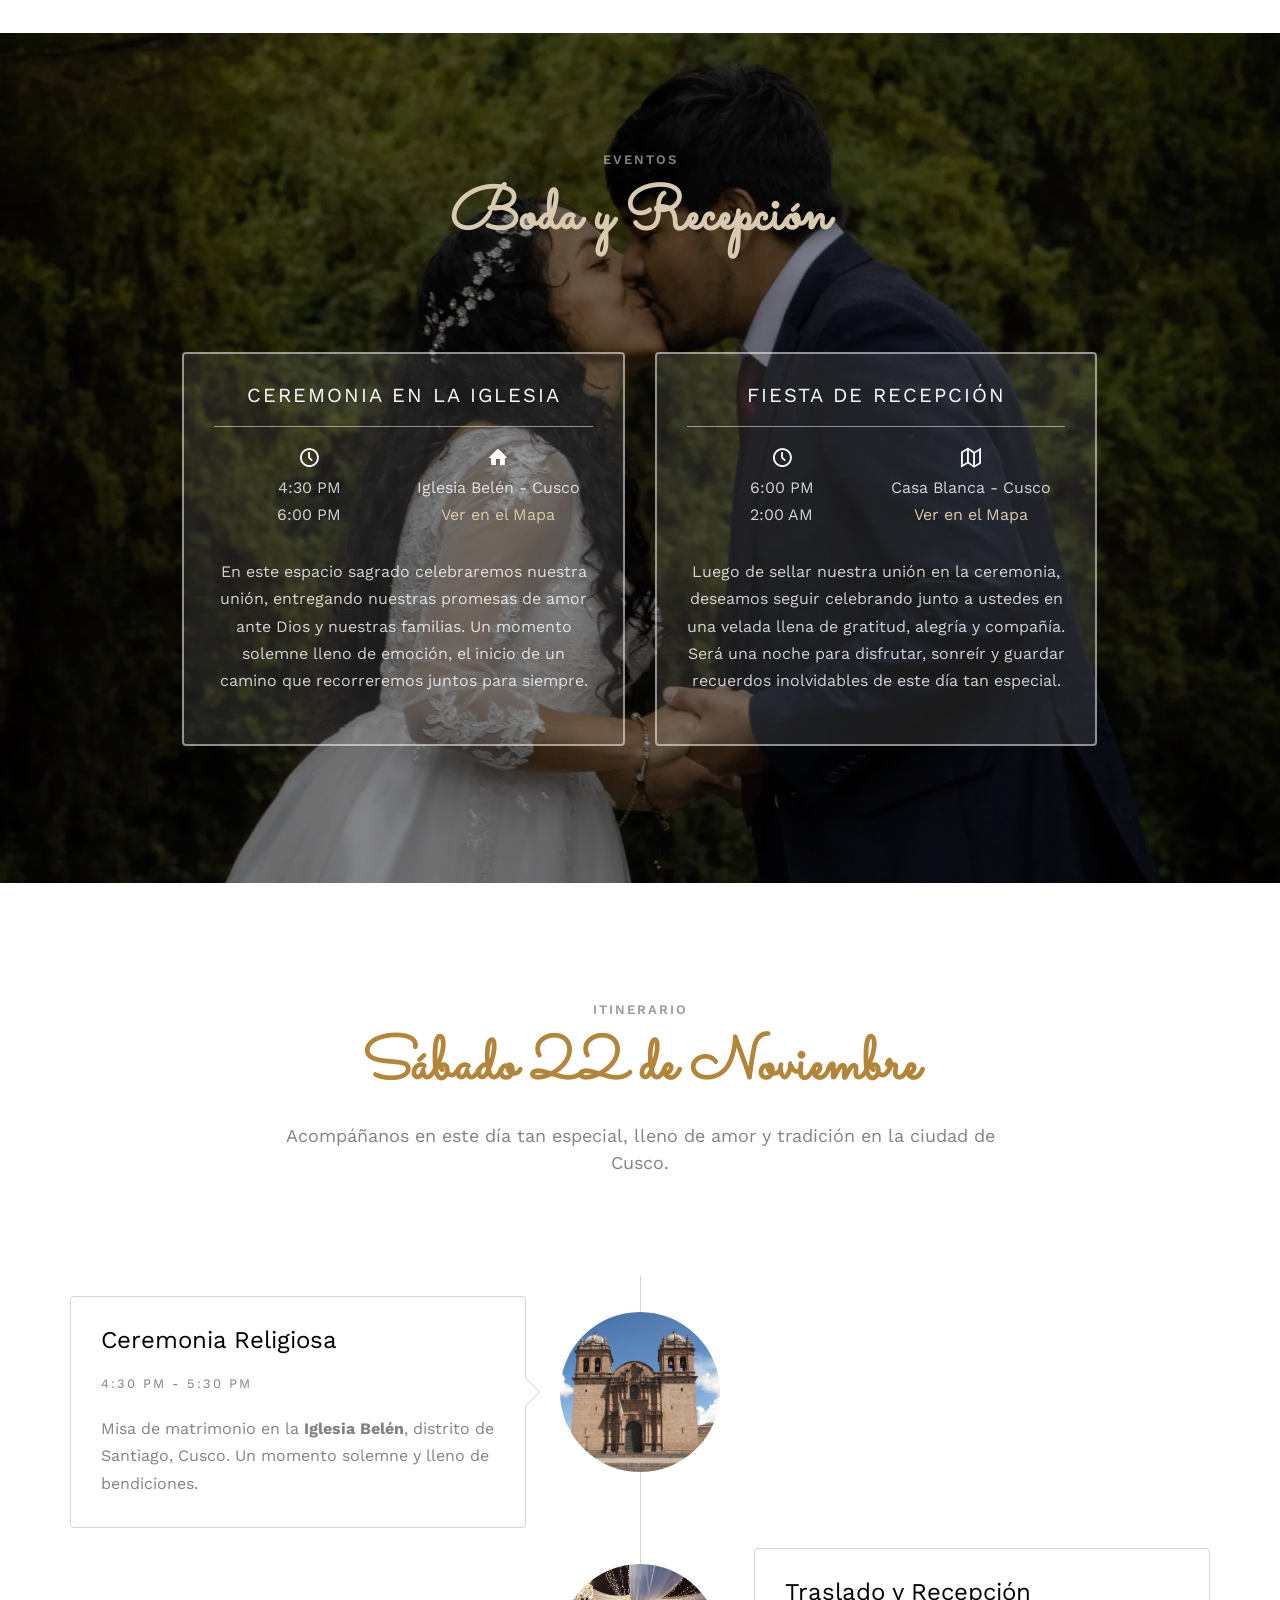
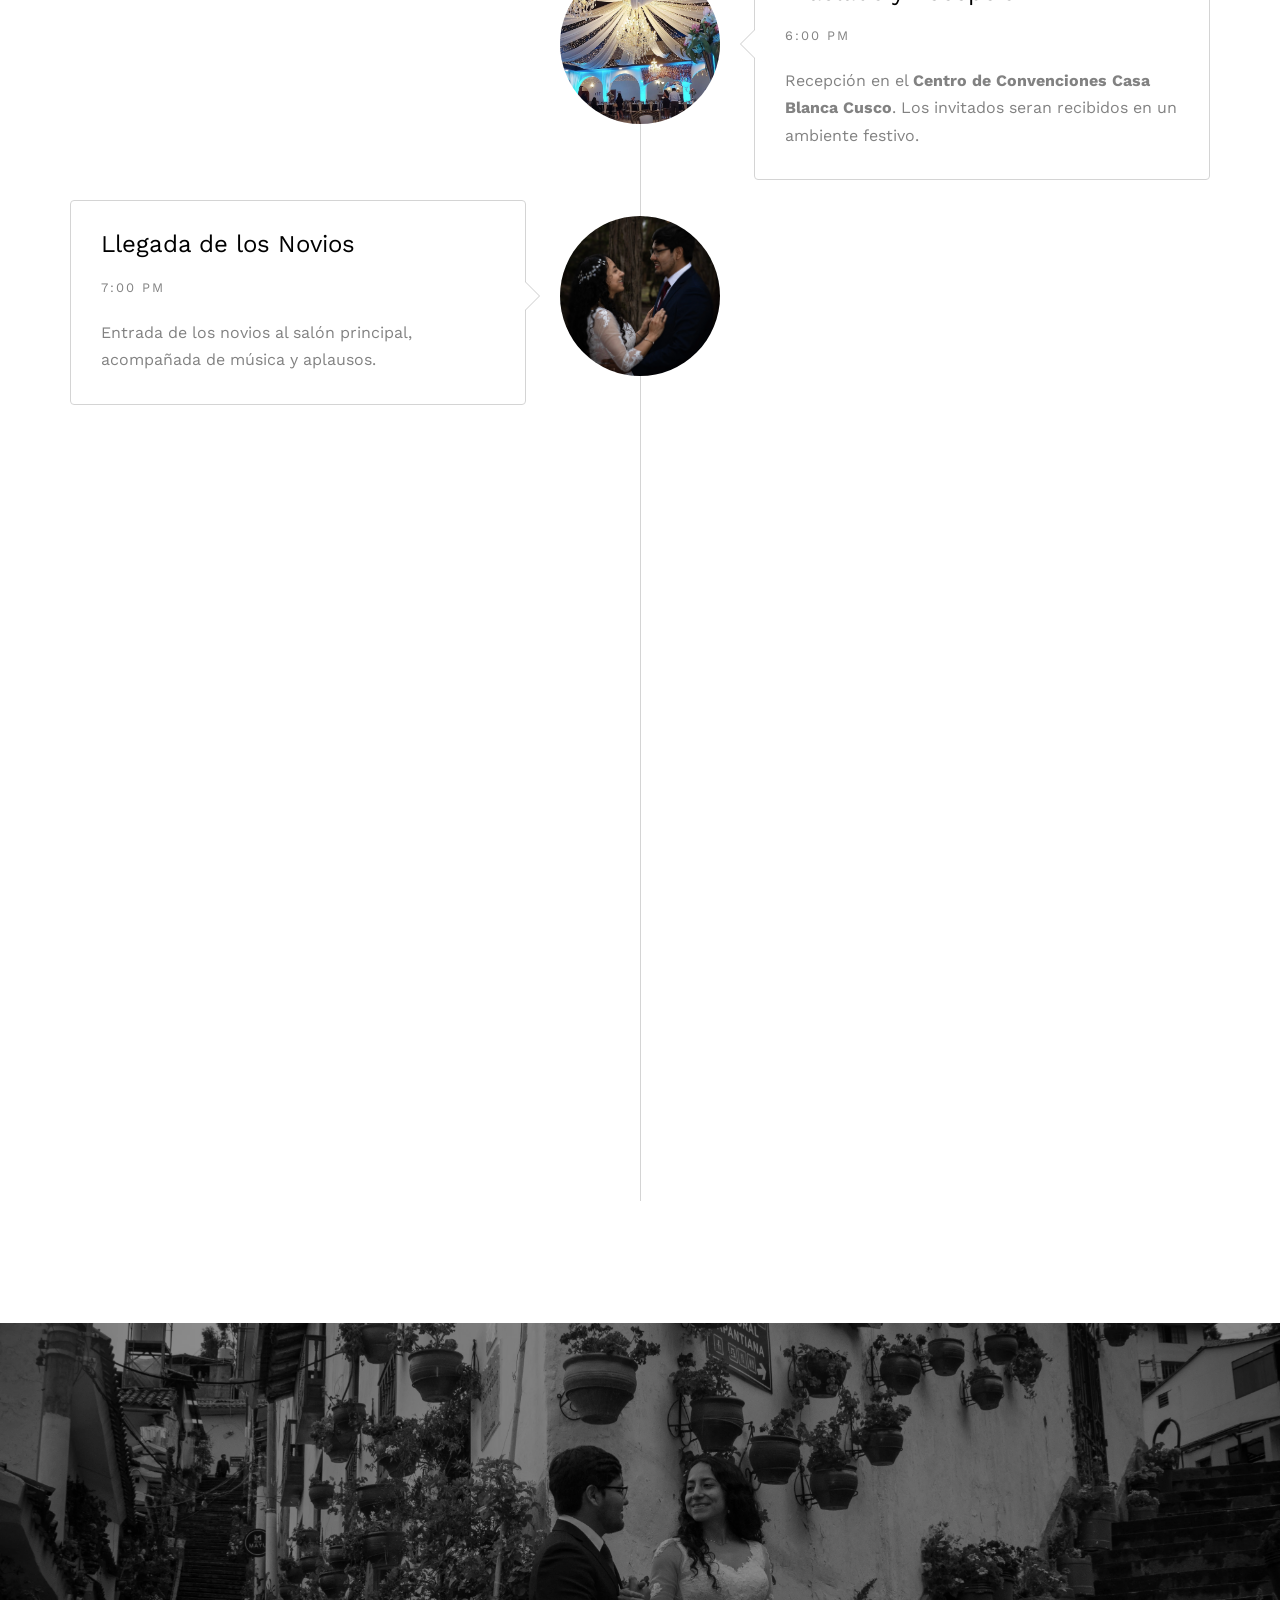
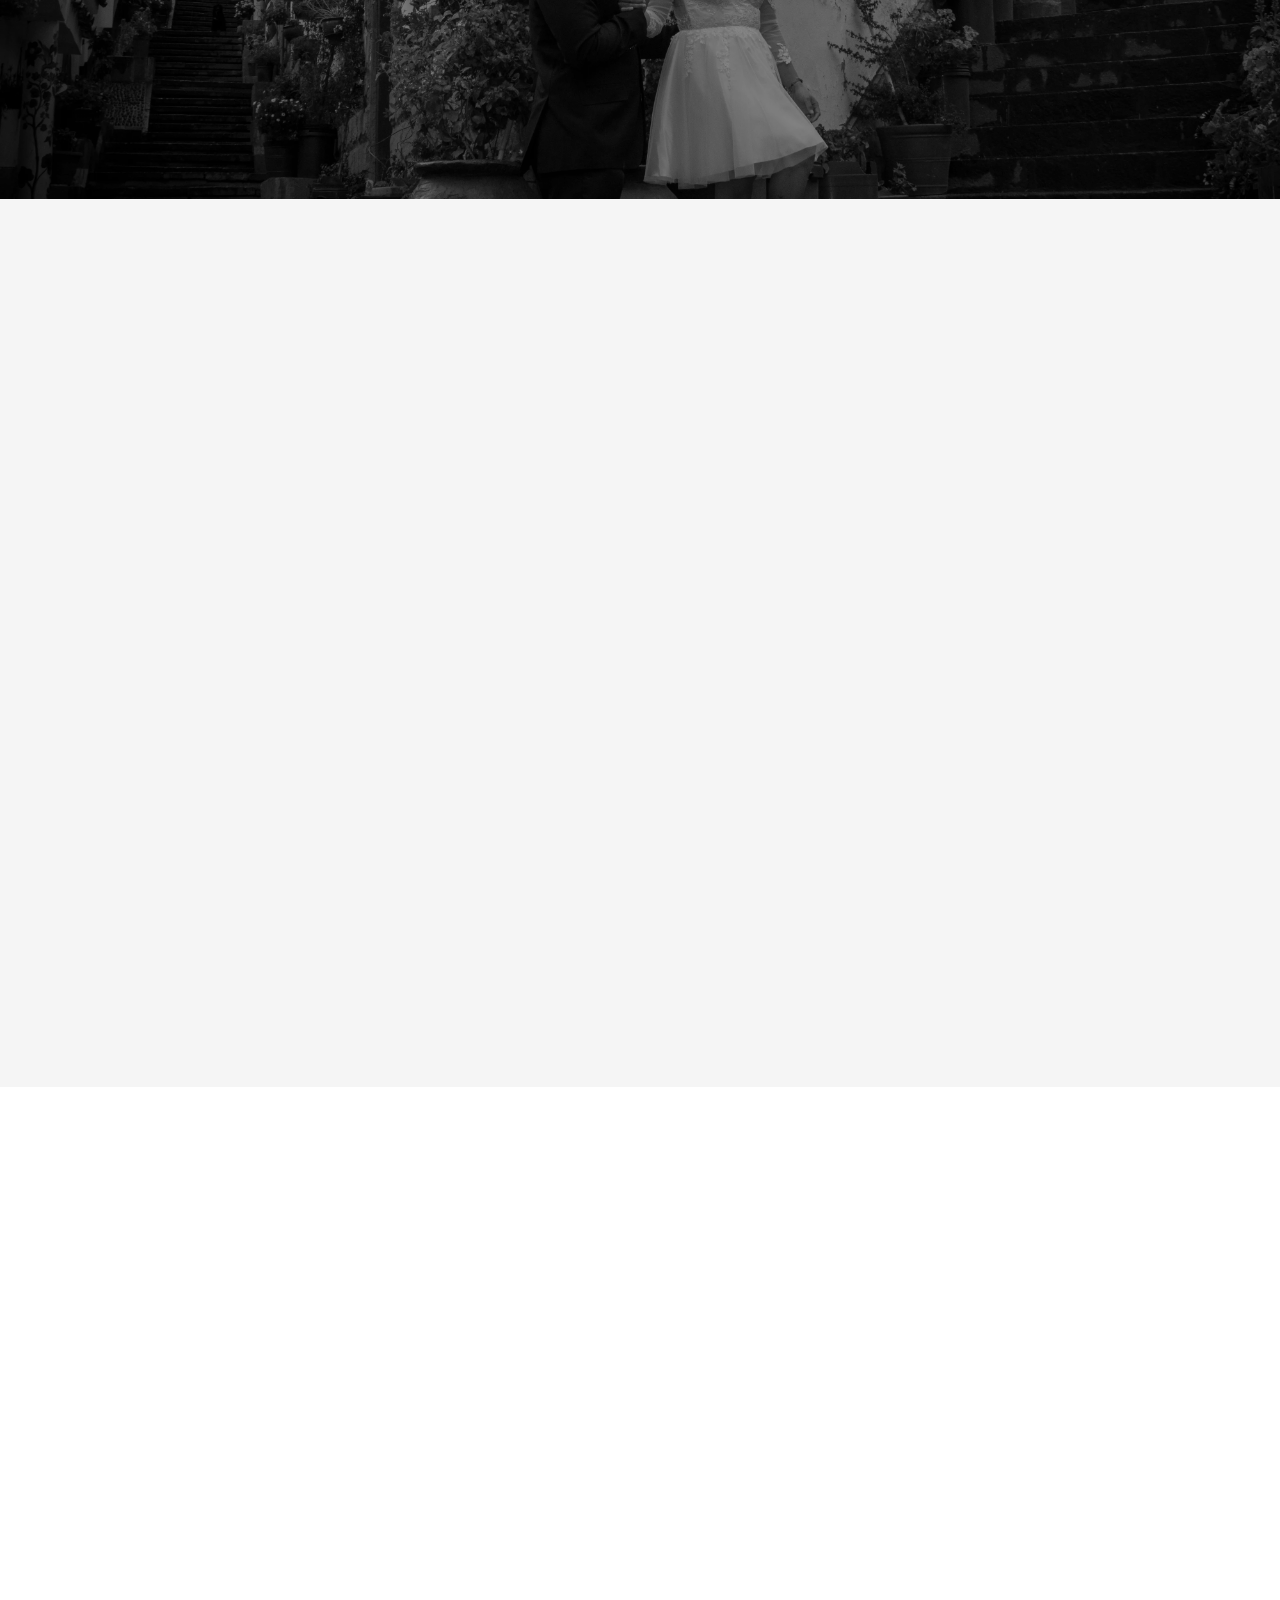
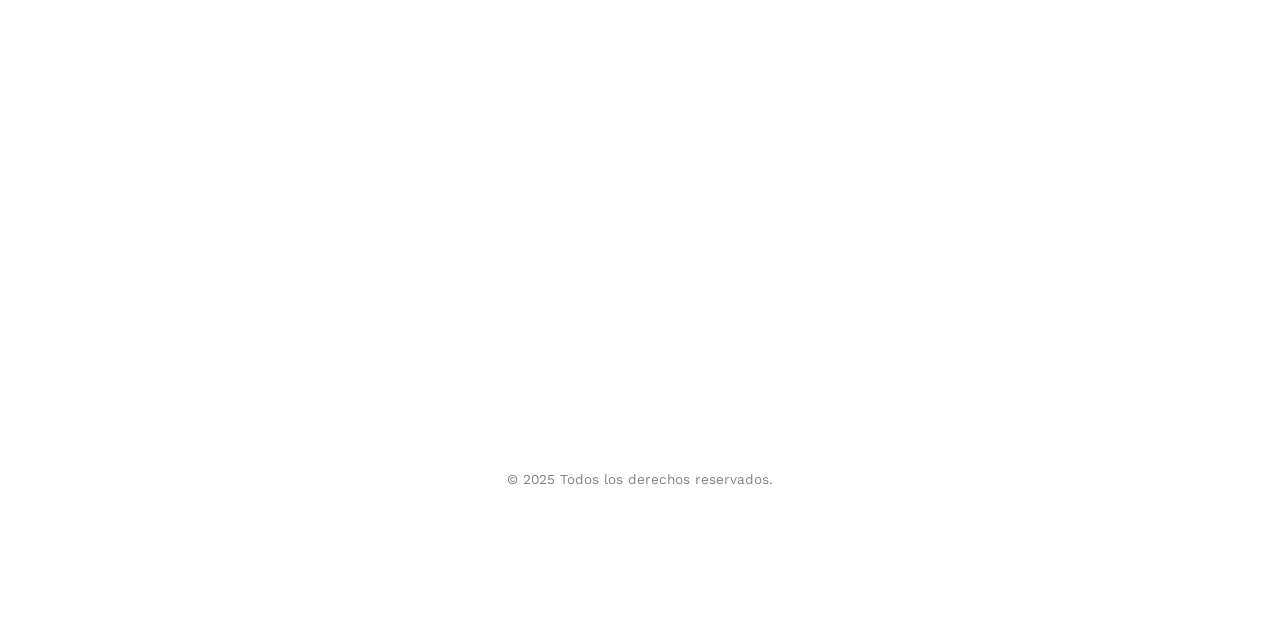
==== commit 693f878a: "invitaciones" ====
--- a/index.html
+++ b/index.html
@@ -8,18 +8,24 @@
 <head>
 	<meta charset="utf-8">
 	<meta http-equiv="X-UA-Compatible" content="IE=edge">
-	<title>Nuestra Boda - Francisco y Bianca</title>
-	<meta name="viewport" content="width=device-width, initial-scale=1">
-	<meta name="description" content="Matrimonio Francisco y Bianca" />
-	<meta name="keywords" content="matrimonio" />
-	<meta name="author" content="Asvi" />
-
-	<!-- Facebook and Twitter integration -->
-	<meta property="og:image" content="https://asvi.org.pe/images/tarjetaInvitacion.jpg" />
-	<meta property="og:url" content="https://asvi.org.pe" />
-	<meta property="og:type" content="website" />
-	<meta property="og:title" content="Invitación Especial" />
-	<meta property="og:description" content="Matrimonio religioso en la ciudad de Cusco." />
+	<title>Invitación Especial</title>
+	<meta name="description" content="Matrimonio religioso en la ciudad de Cusco.">
+
+	<!-- Facebook Meta Tags -->
+	<meta property="og:url" content="https://asvi.org.pe">
+	<meta property="og:type" content="website">
+	<meta property="og:title" content="Invitación Especial">
+	<meta property="og:description" content="Matrimonio religioso en la ciudad de Cusco.">
+	<meta property="og:image" content="https://asvi.org.pe/images/tarjetaInvitacion.jpg">
+
+	<!-- Twitter Meta Tags -->
+	<meta name="twitter:card" content="summary_large_image">
+	<meta property="twitter:domain" content="asvi.org.pe">
+	<meta property="twitter:url" content="https://asvi.org.pe/?invitados=Jorge+Luis+Ascue">
+	<meta name="twitter:title" content="Invitación Especial">
+	<meta name="twitter:description" content="Matrimonio religioso en la ciudad de Cusco.">
+	<meta name="twitter:image" content="https://asvi.org.pe/images/tarjetaInvitacion.jpg">
+
 	<link rel="icon" href="images/icon.webp" type="image/png">
 	<link rel="apple-touch-icon" href="images/icon.webp">
 	<link href='https://fonts.googleapis.com/css?family=Work+Sans:400,300,600,400italic,700' rel='stylesheet'
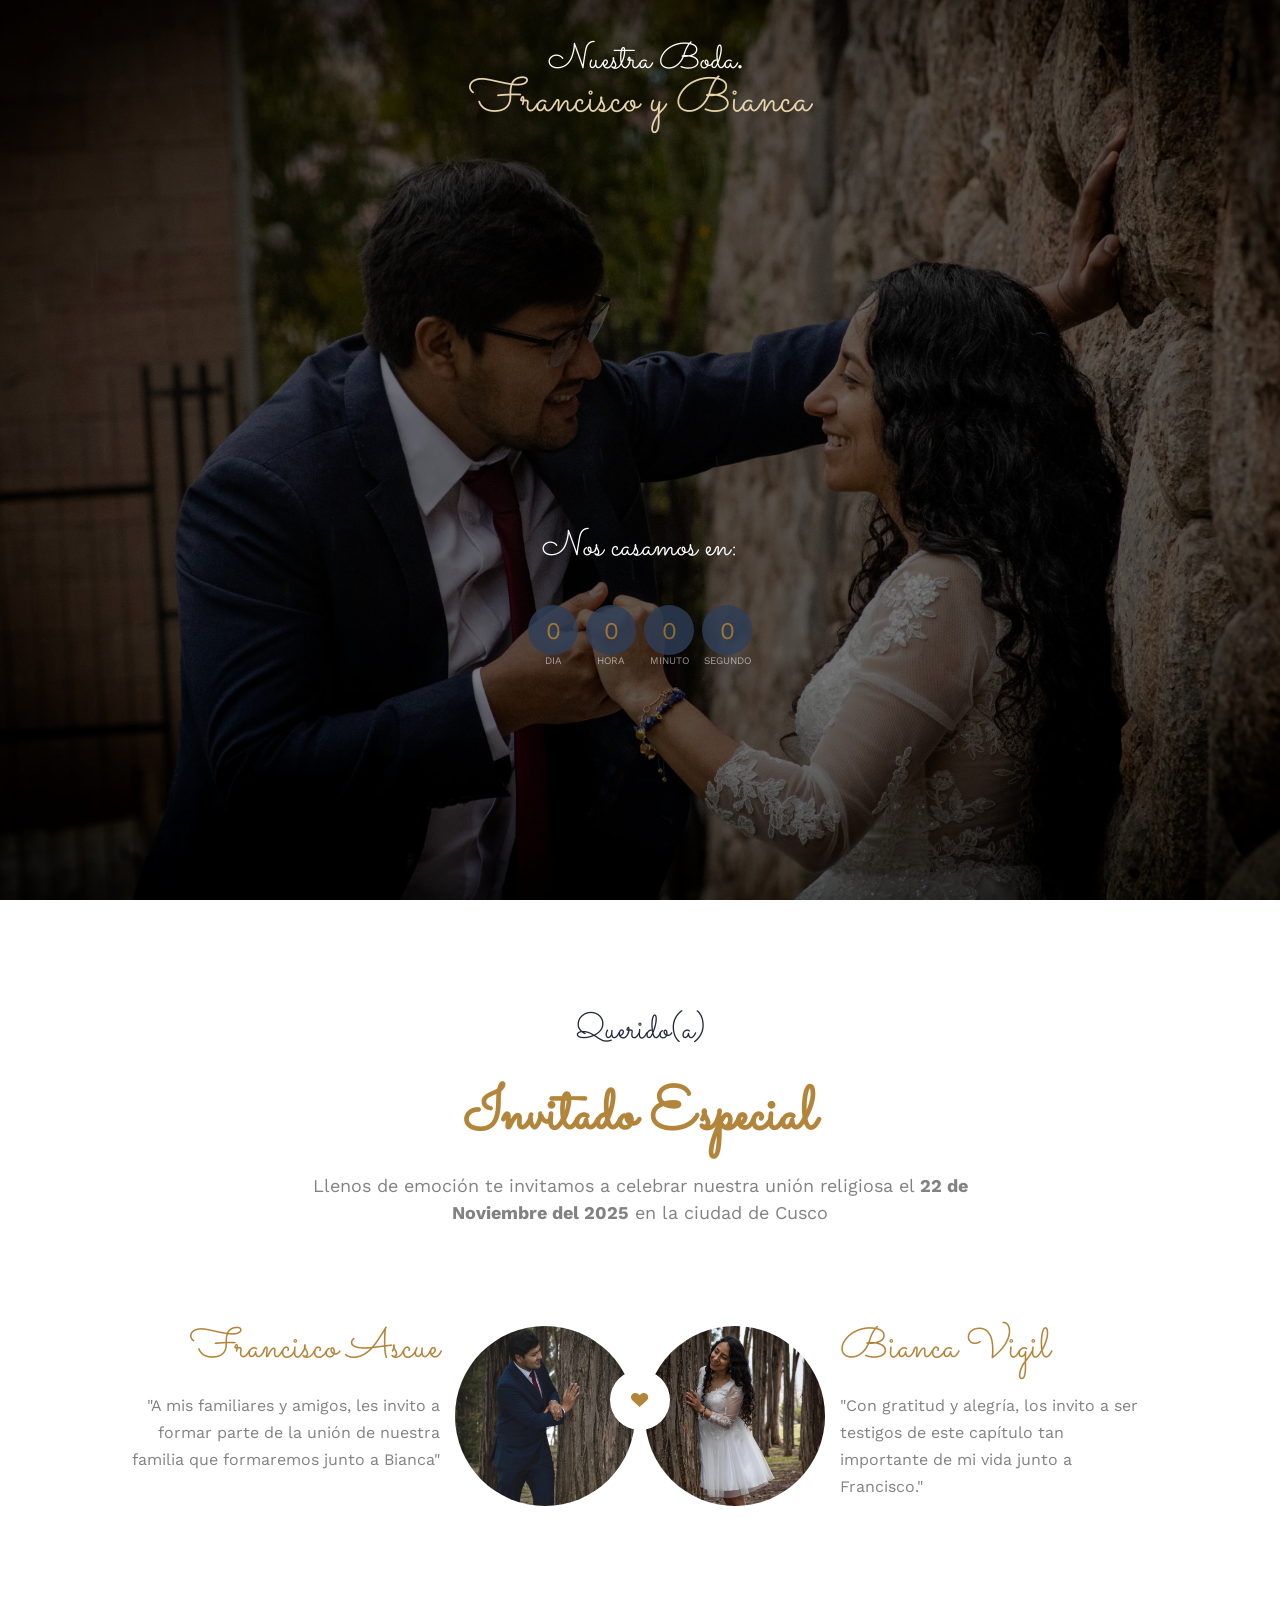
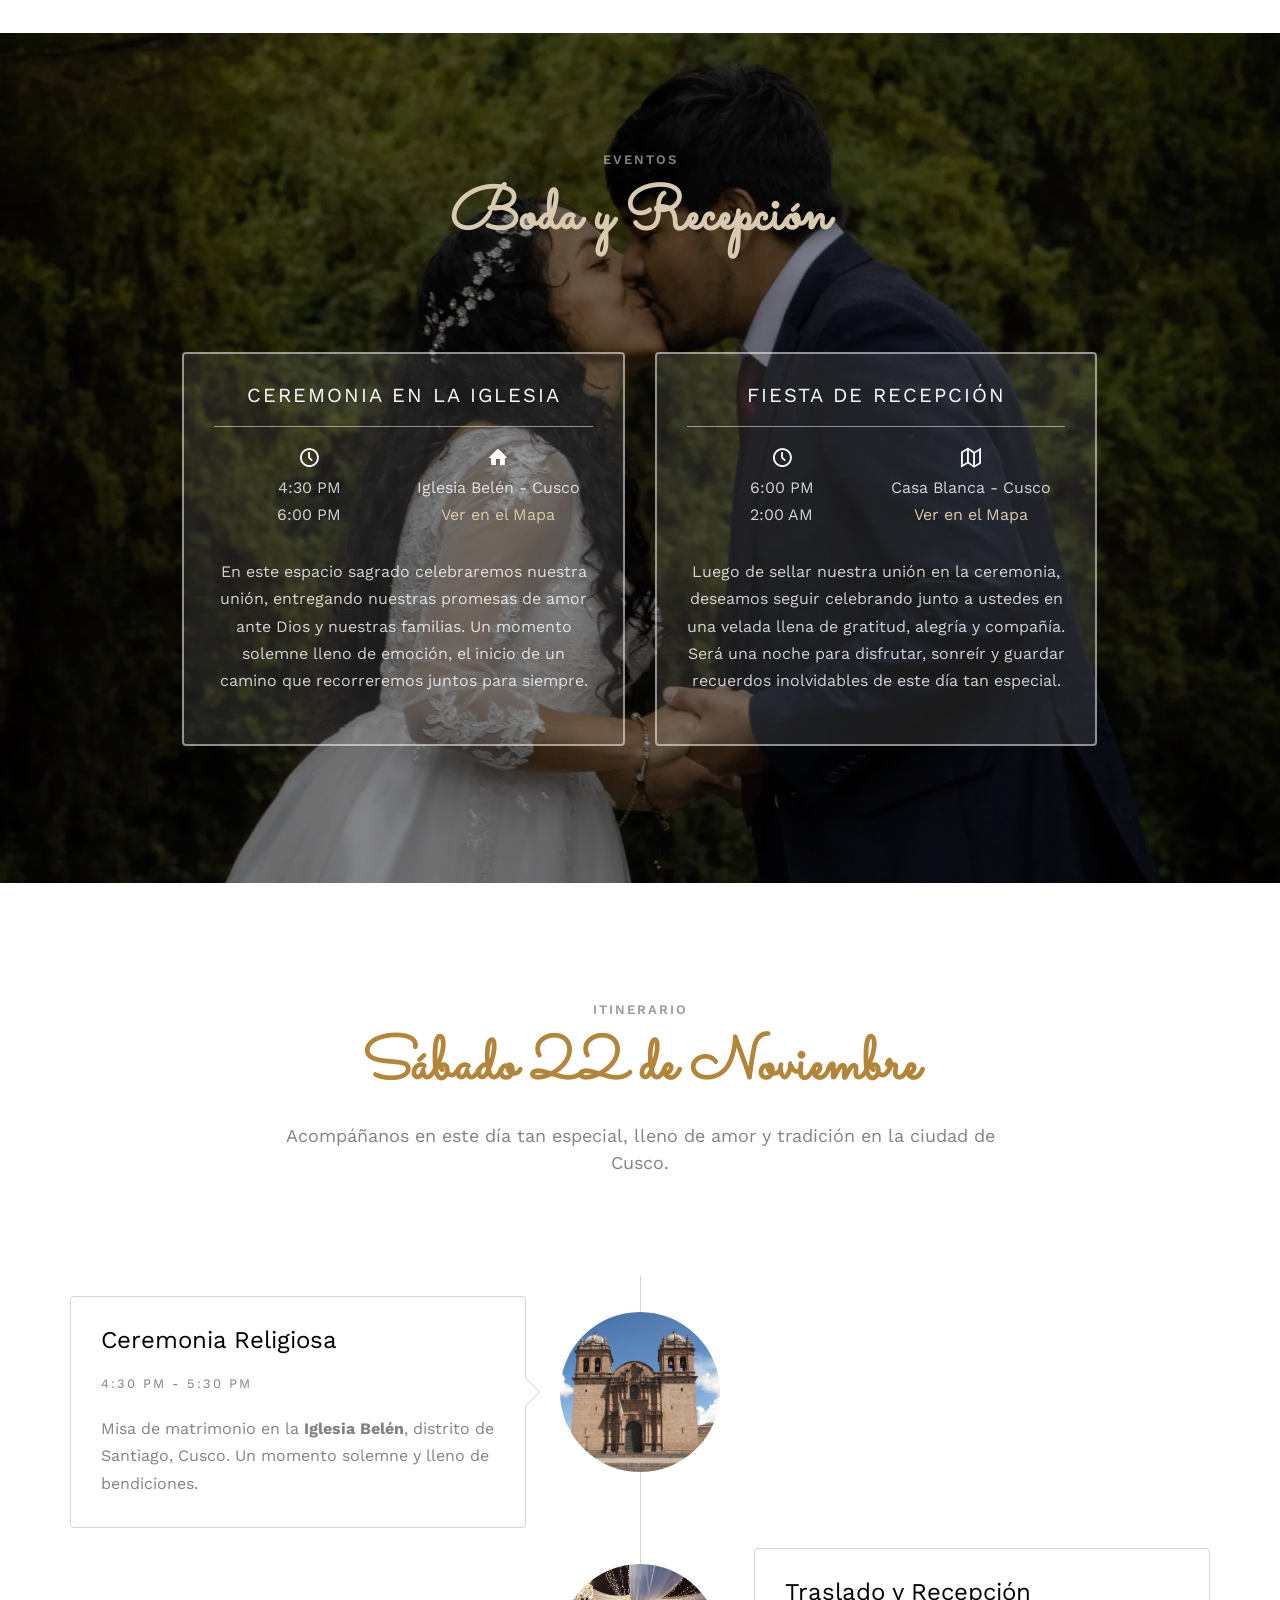
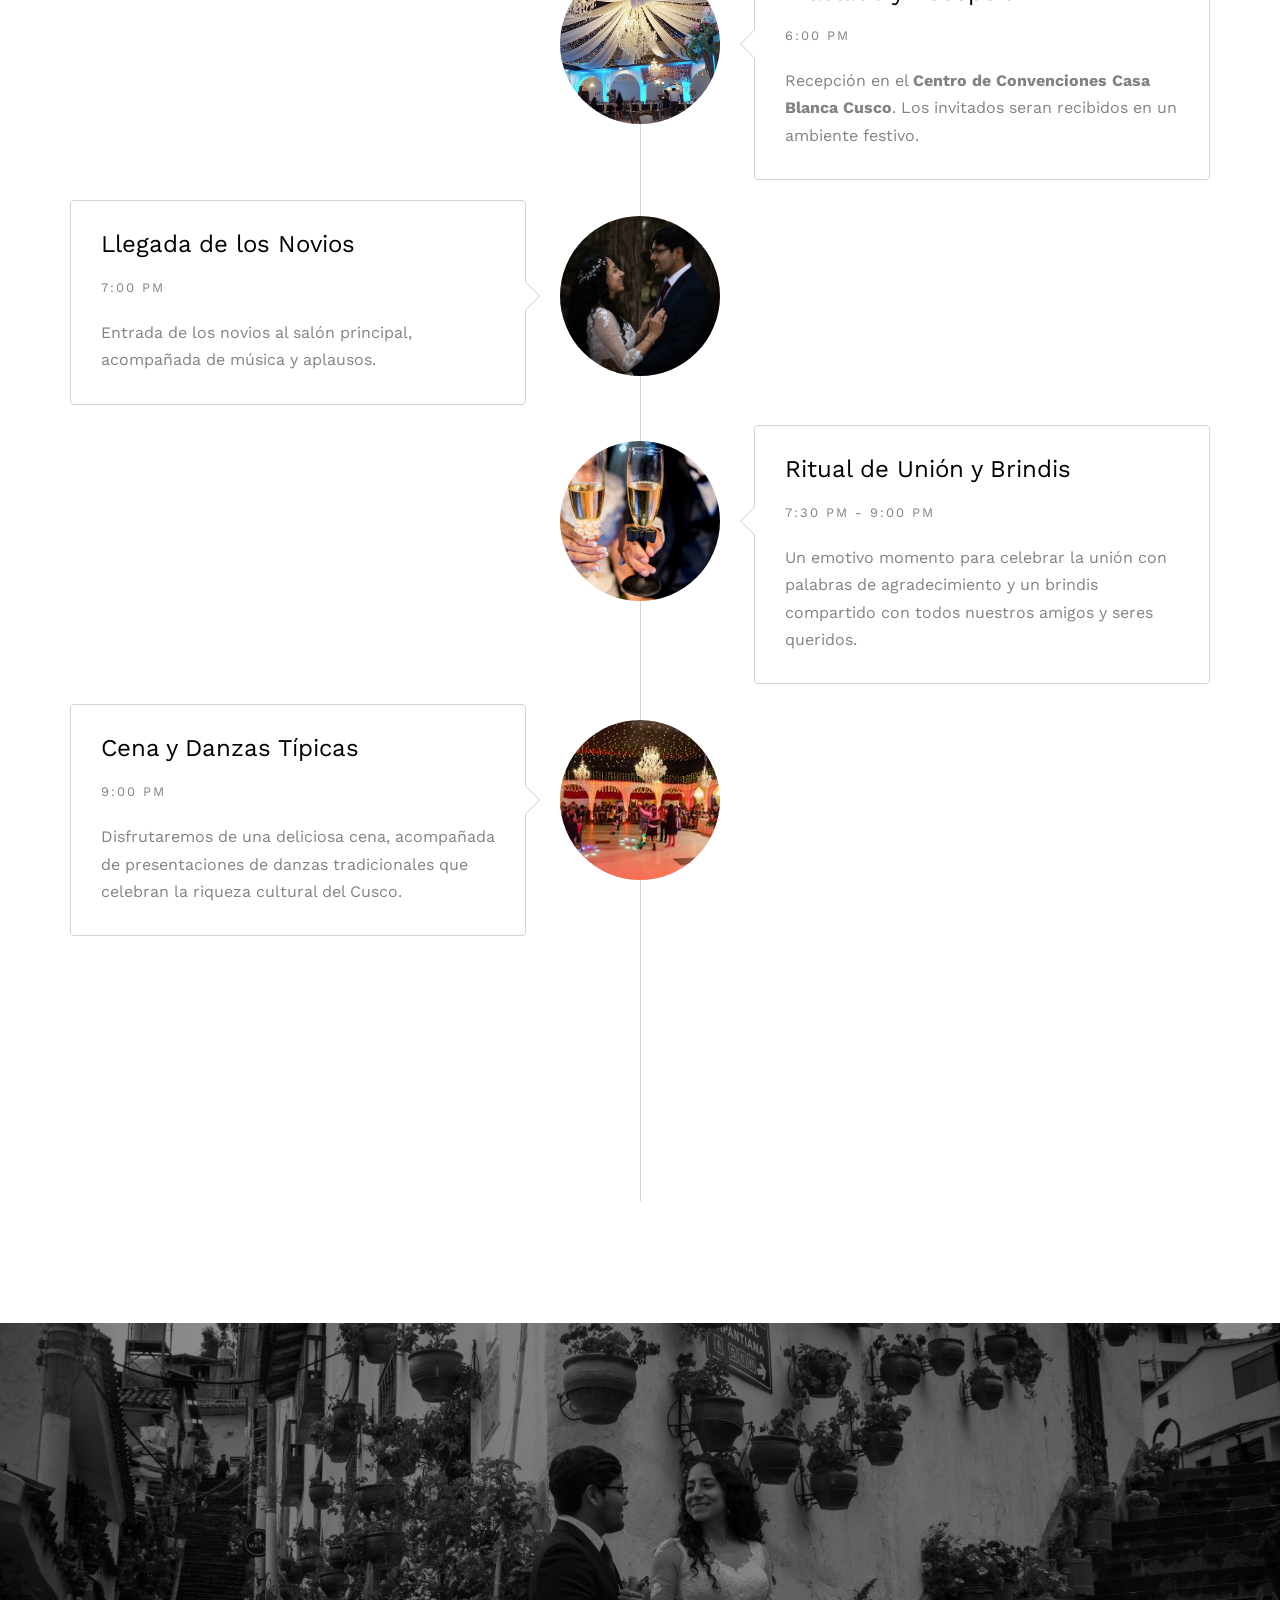
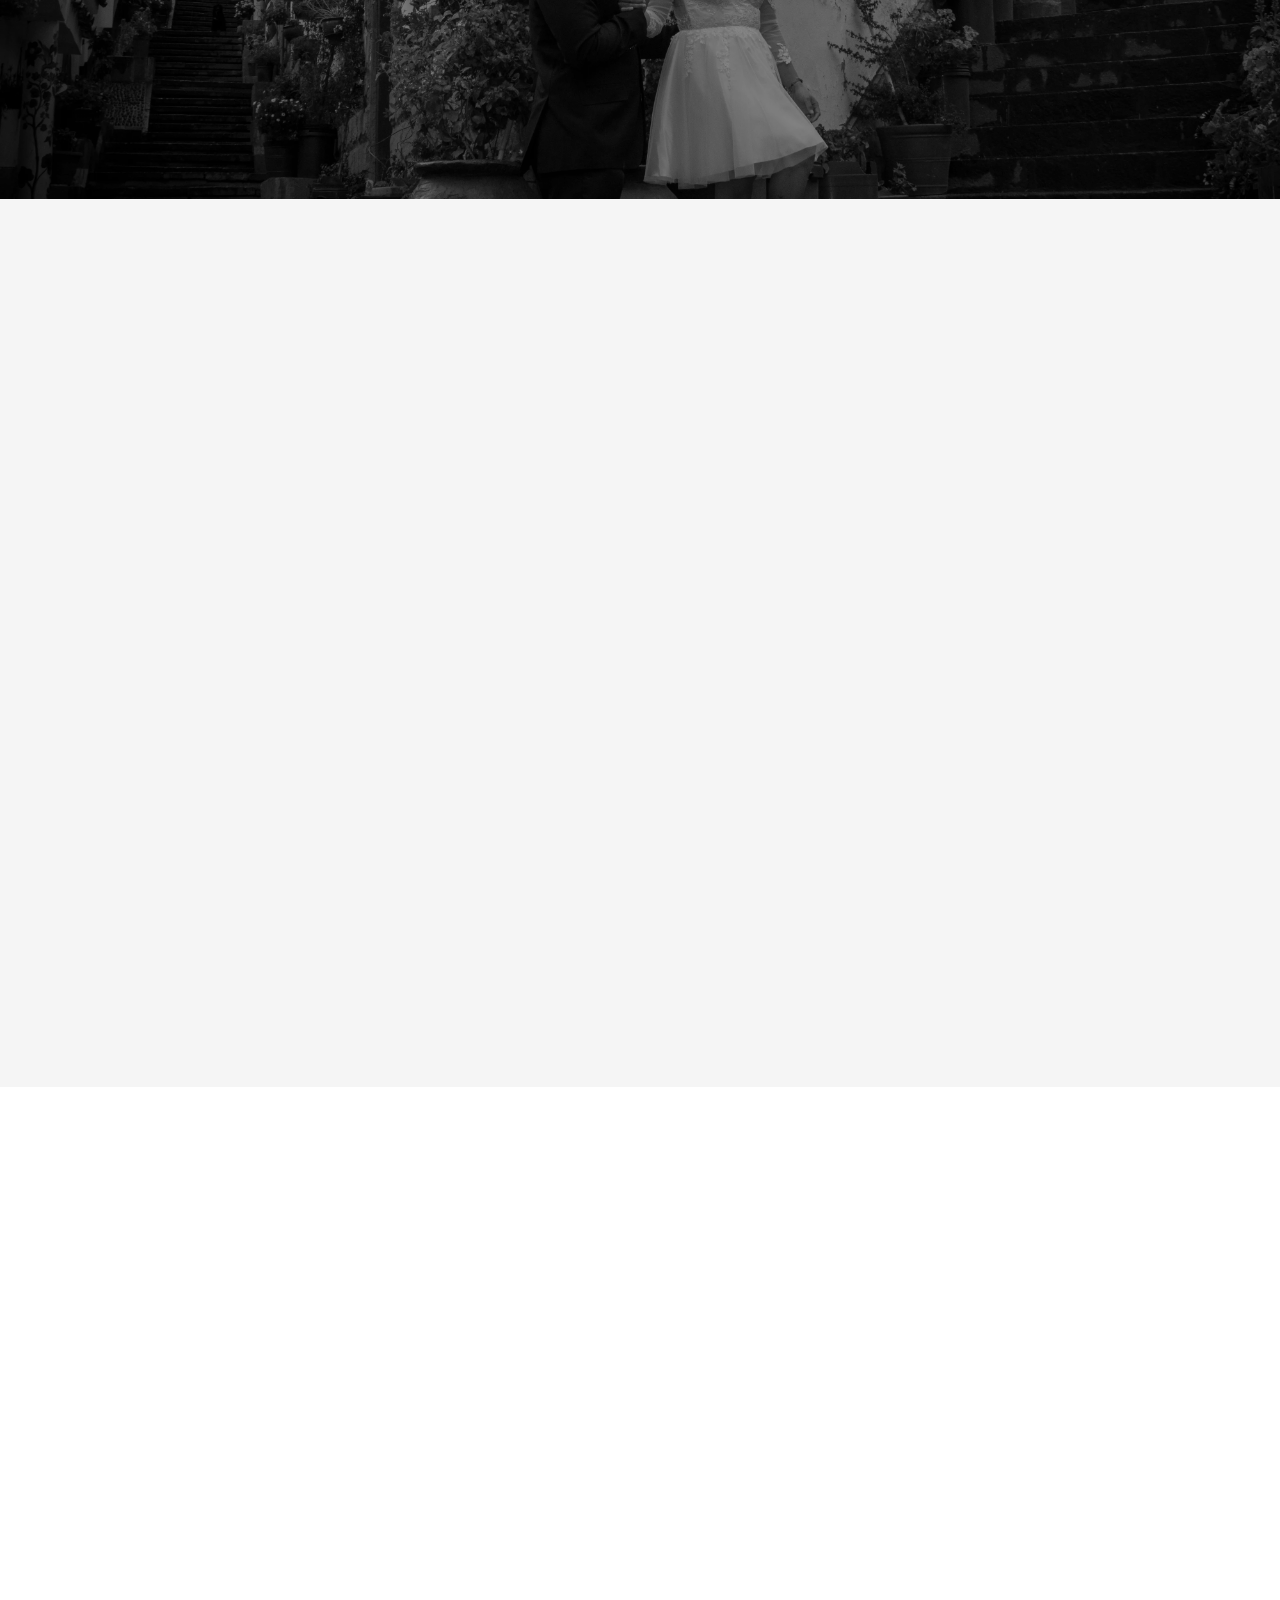
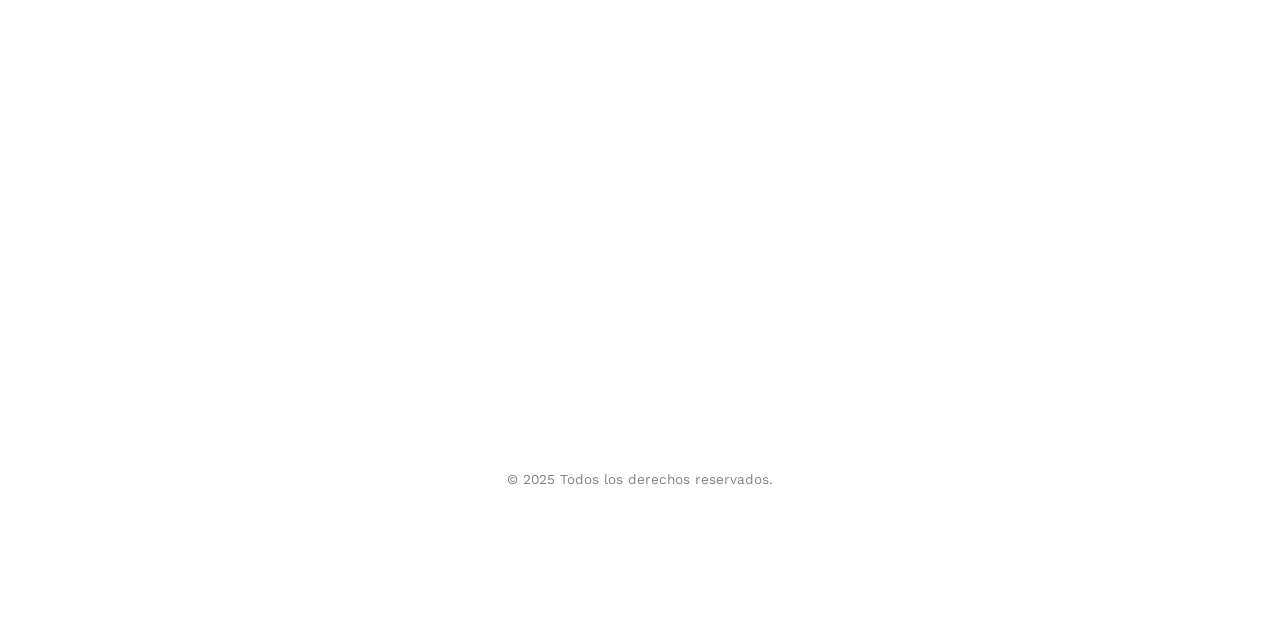
==== commit ba565764: "invitaciones" ====
--- a/index.html
+++ b/index.html
@@ -8,24 +8,18 @@
 <head>
 	<meta charset="utf-8">
 	<meta http-equiv="X-UA-Compatible" content="IE=edge">
-	<title>Invitación Especial</title>
-	<meta name="description" content="Matrimonio religioso en la ciudad de Cusco.">
-
-	<!-- Facebook Meta Tags -->
-	<meta property="og:url" content="https://asvi.org.pe">
-	<meta property="og:type" content="website">
-	<meta property="og:title" content="Invitación Especial">
-	<meta property="og:description" content="Matrimonio religioso en la ciudad de Cusco.">
-	<meta property="og:image" content="https://asvi.org.pe/images/tarjetaInvitacion.jpg">
-
-	<!-- Twitter Meta Tags -->
-	<meta name="twitter:card" content="summary_large_image">
-	<meta property="twitter:domain" content="asvi.org.pe">
-	<meta property="twitter:url" content="https://asvi.org.pe/?invitados=Jorge+Luis+Ascue">
-	<meta name="twitter:title" content="Invitación Especial">
-	<meta name="twitter:description" content="Matrimonio religioso en la ciudad de Cusco.">
-	<meta name="twitter:image" content="https://asvi.org.pe/images/tarjetaInvitacion.jpg">
-
+	<title>Nuestra Boda - Francisco y Bianca</title>
+	<meta name="viewport" content="width=device-width, initial-scale=1">
+	<meta name="description" content="Matrimonio Francisco y Bianca" />
+	<meta name="keywords" content="matrimonio" />
+	<meta name="author" content="Asvi" />
+
+	<!-- Facebook and Twitter integration -->
+	<meta property="og:title" content="Invitación Especial" />
+	<meta property="og:description" content="Matrimonio religioso en la ciudad de Cusco." />
+	<meta property="og:image" content="https://asvi.org.pe/images/tarjetaInvitacion.jpg" />
+	<meta property="og:url" content="https://asvi.org.pe" />
+	<meta property="og:type" content="website" />
 	<link rel="icon" href="images/icon.webp" type="image/png">
 	<link rel="apple-touch-icon" href="images/icon.webp">
 	<link href='https://fonts.googleapis.com/css?family=Work+Sans:400,300,600,400italic,700' rel='stylesheet'
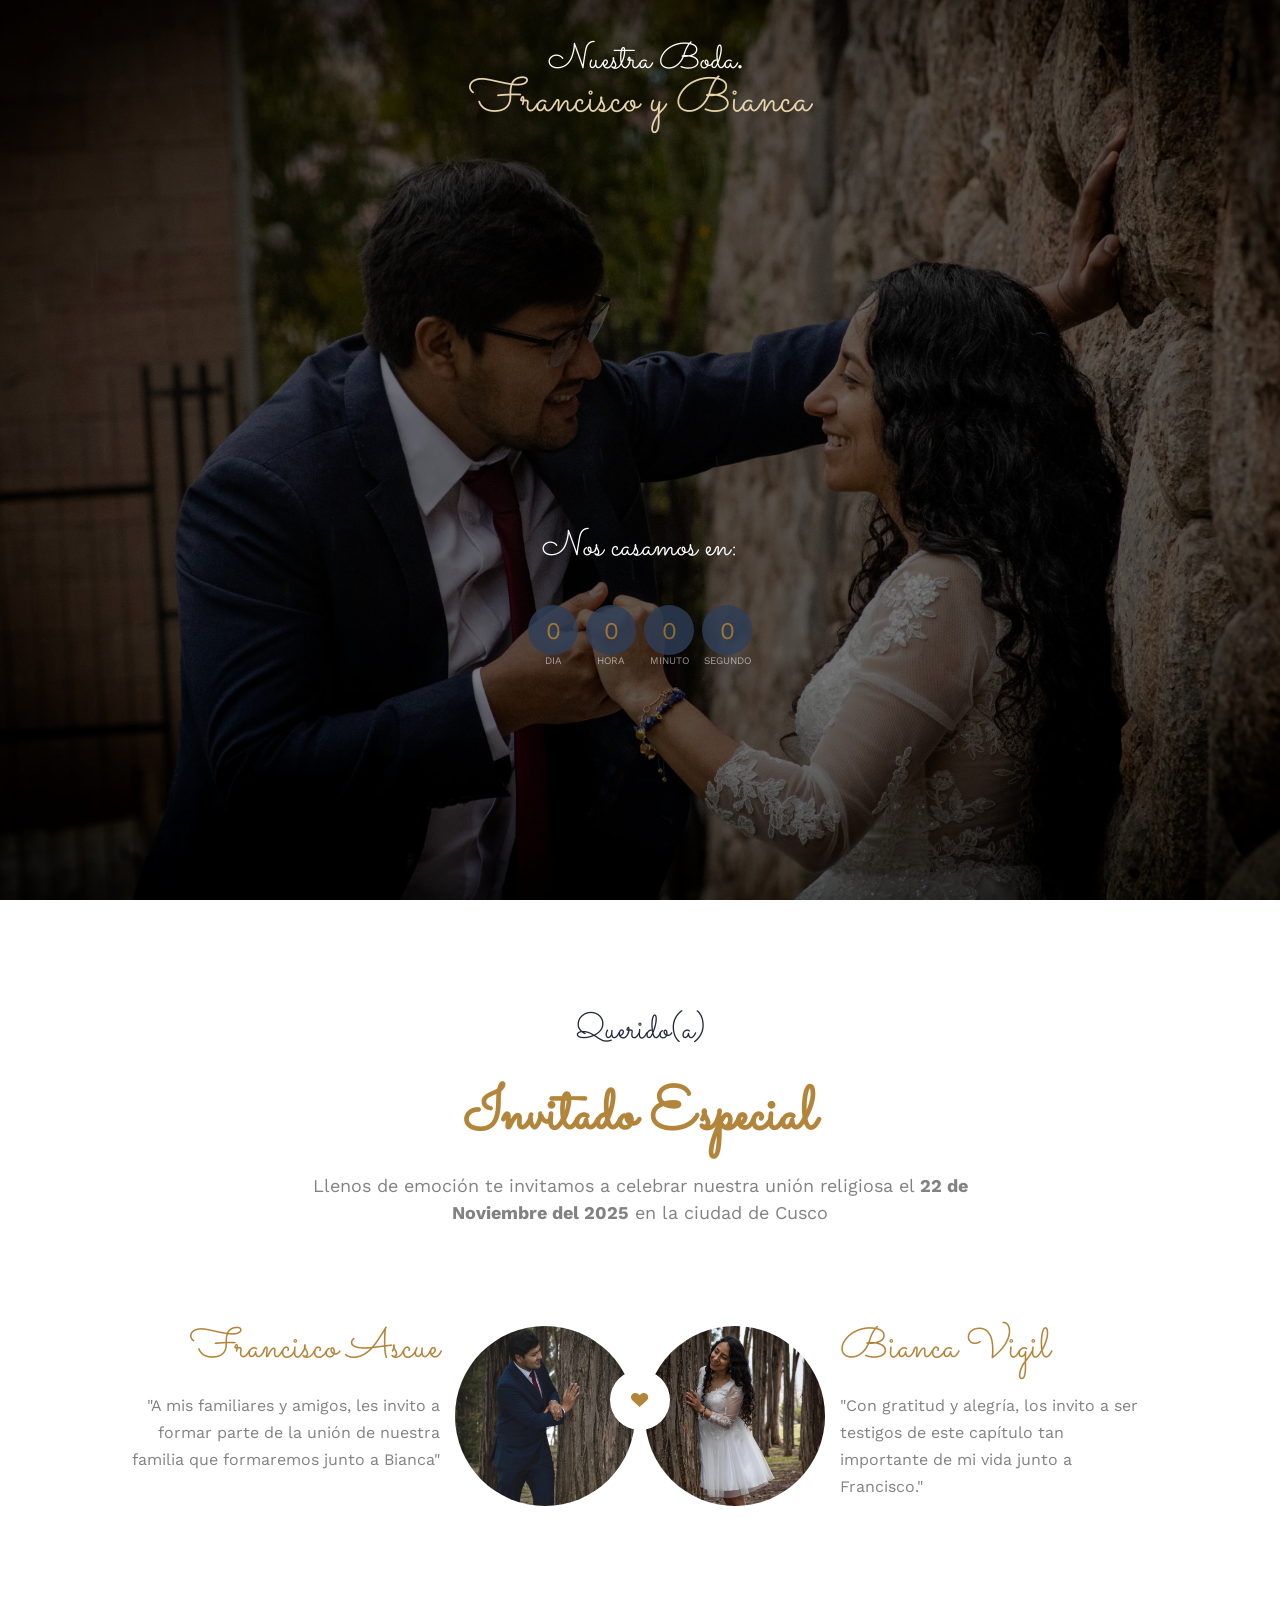
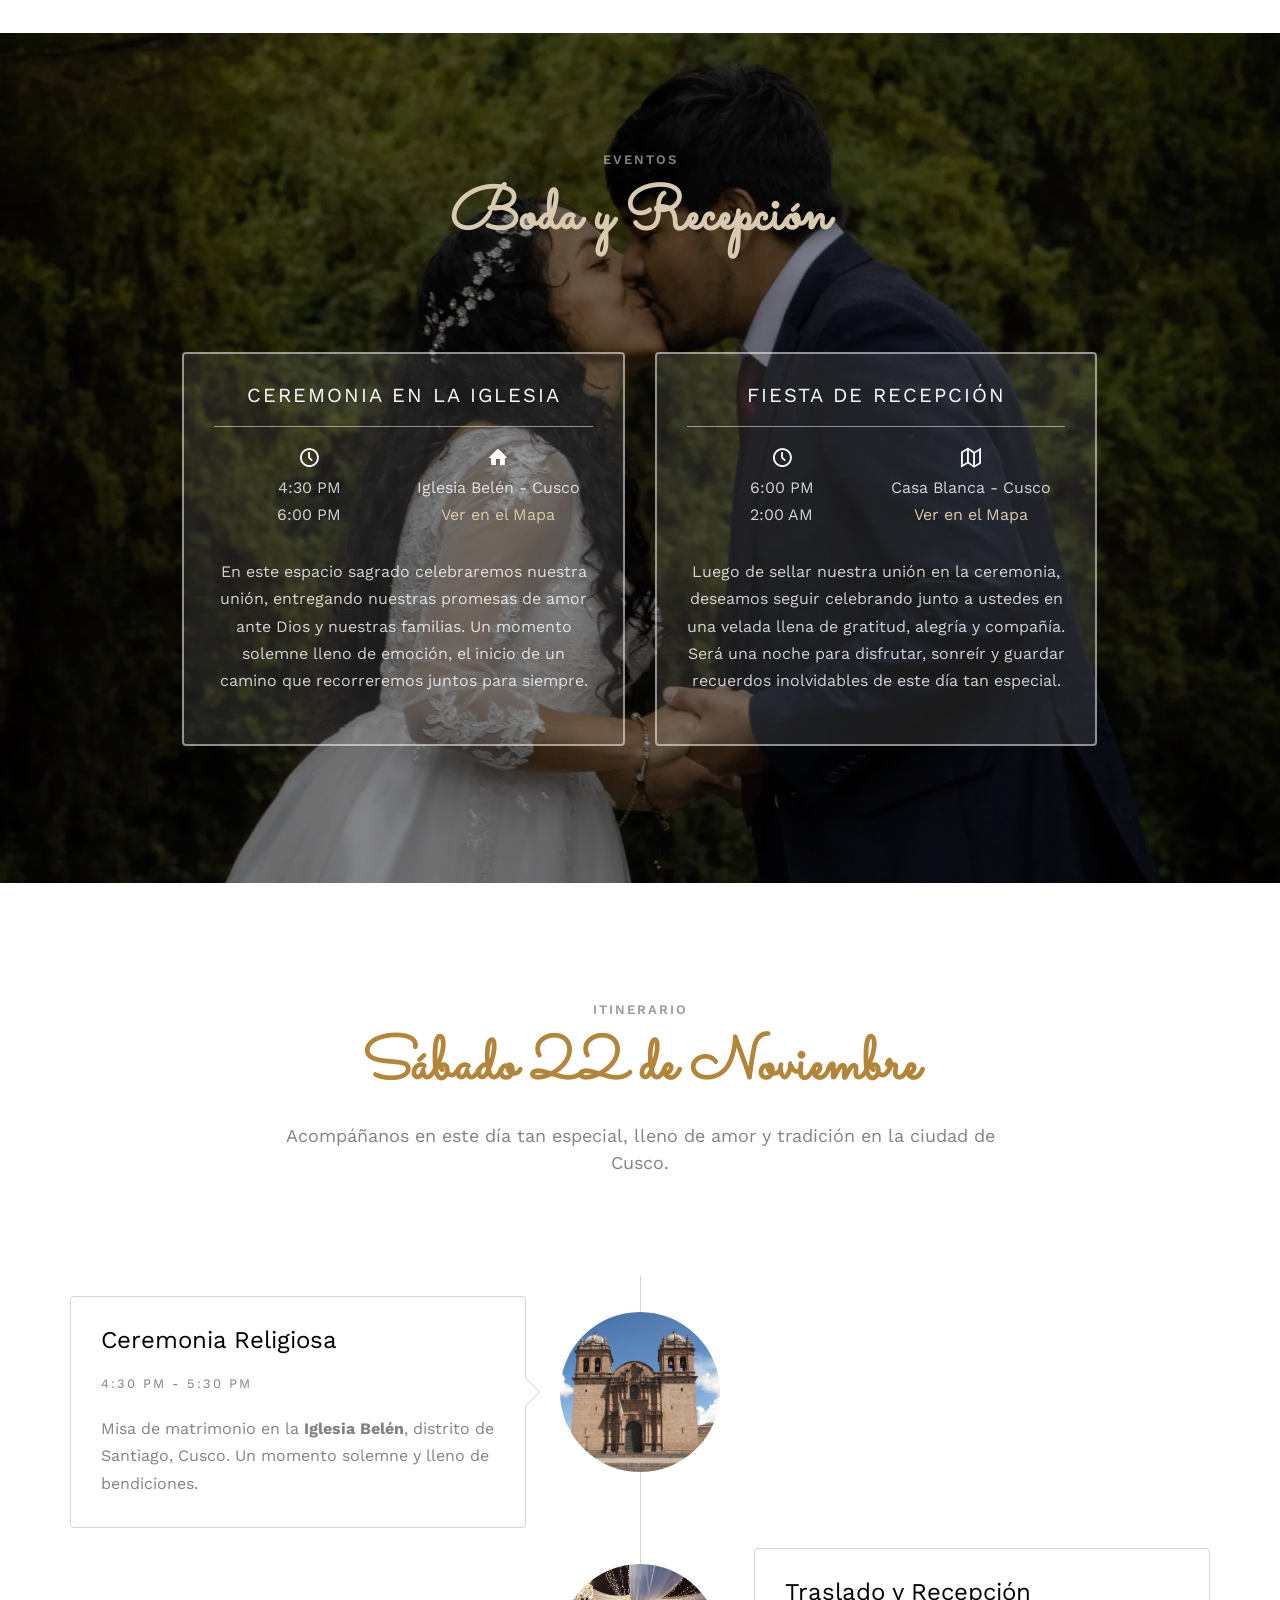
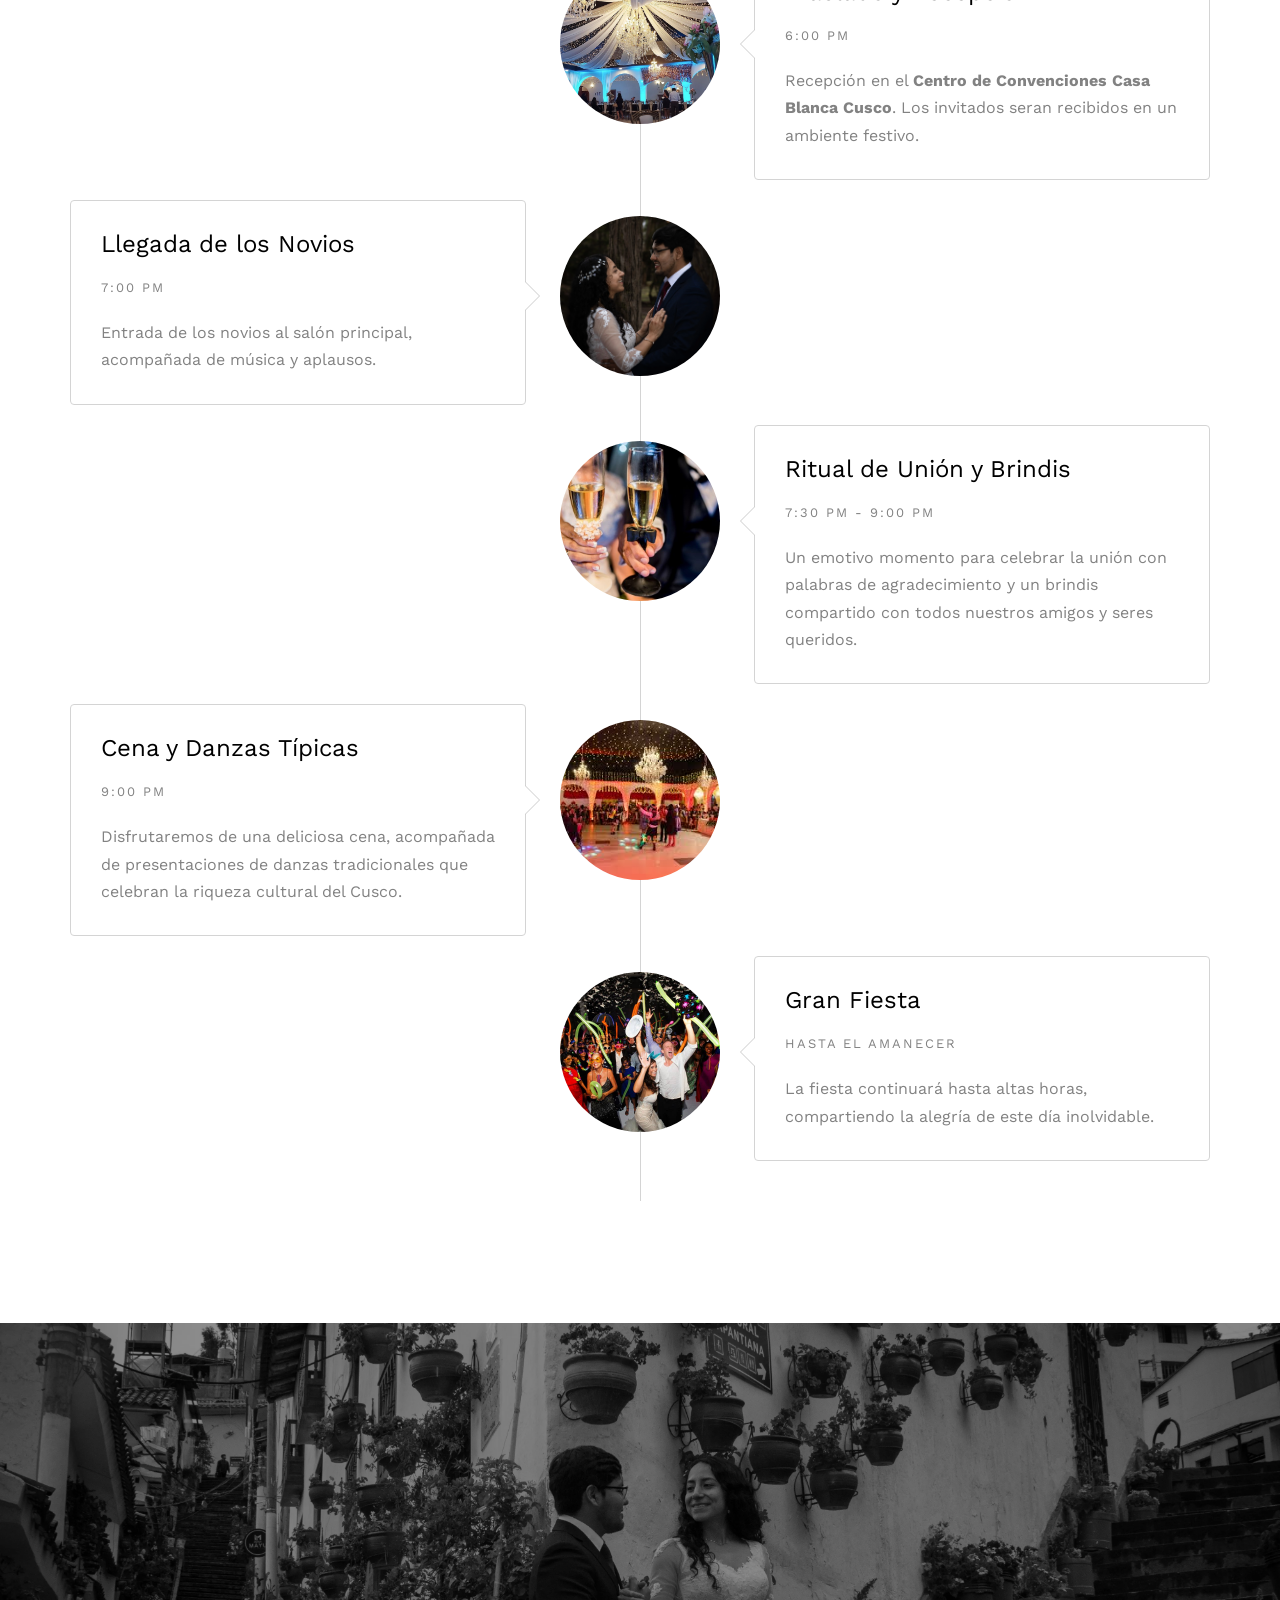
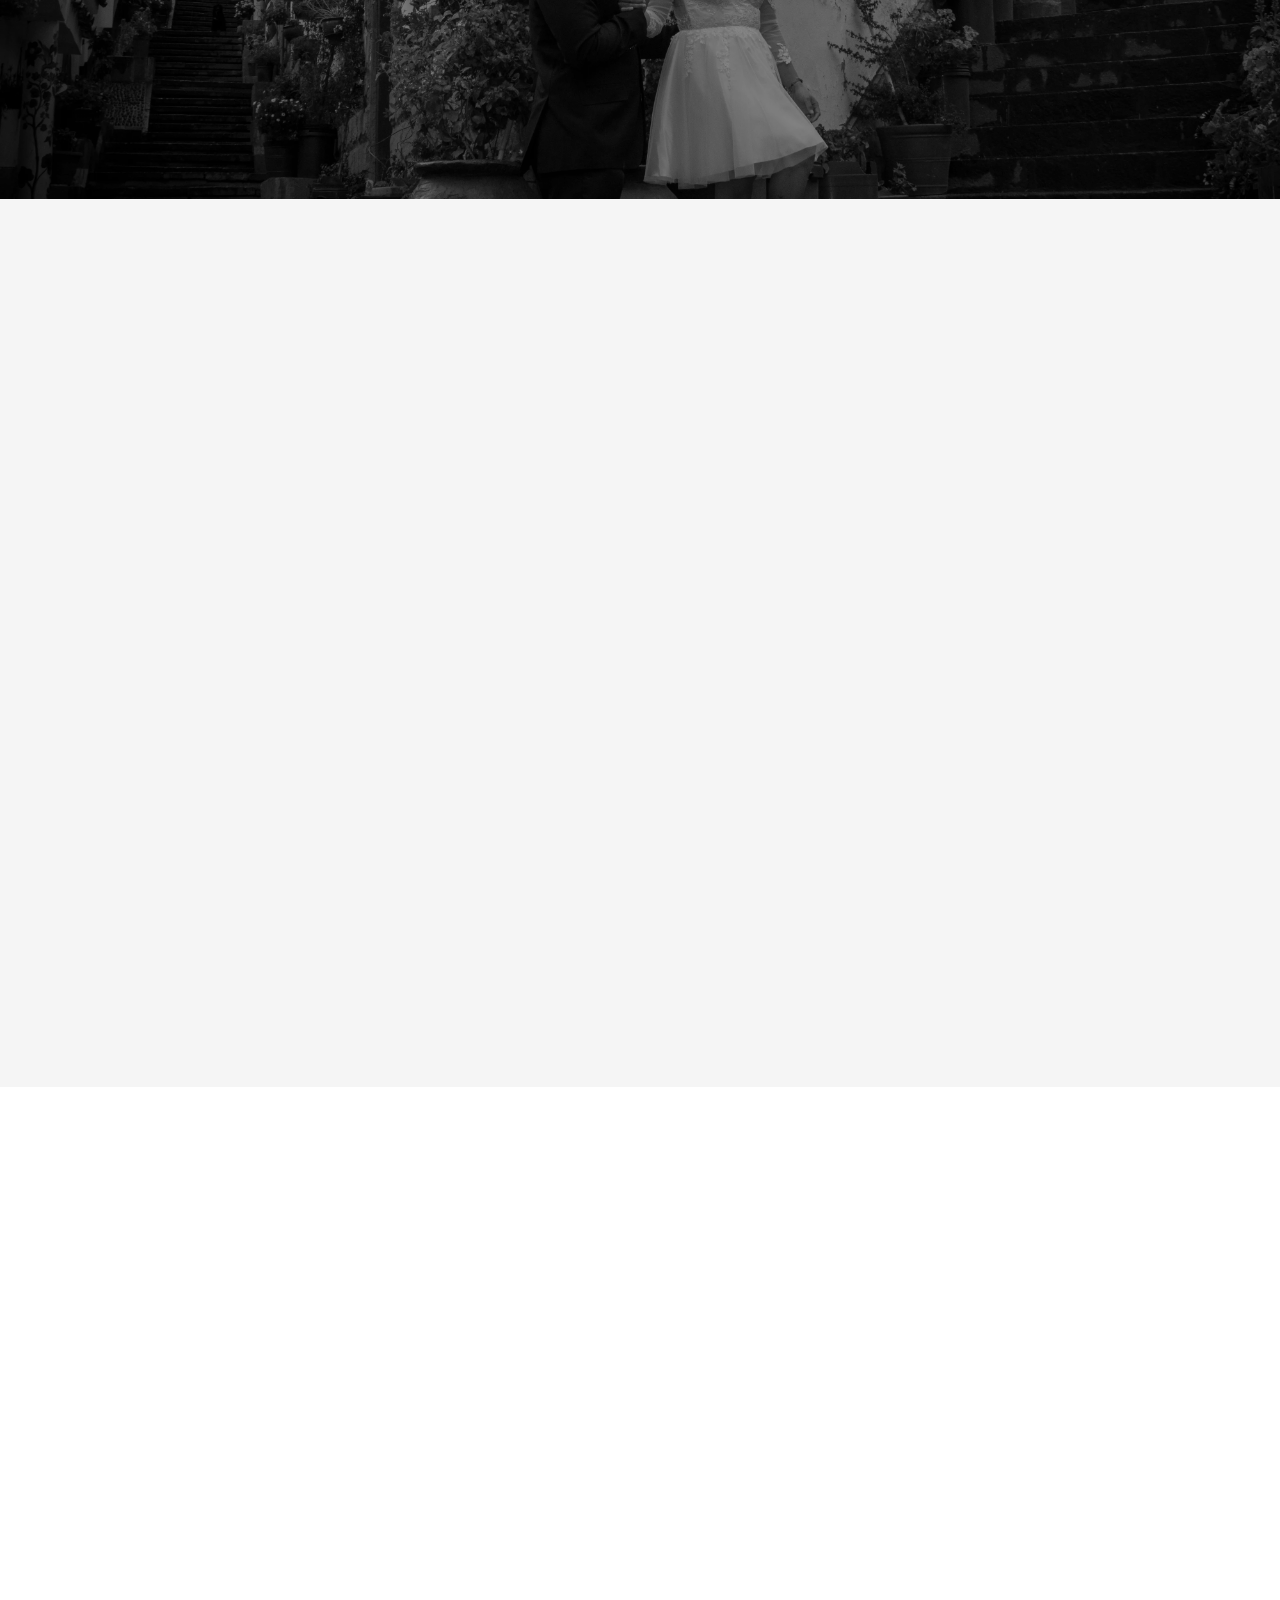
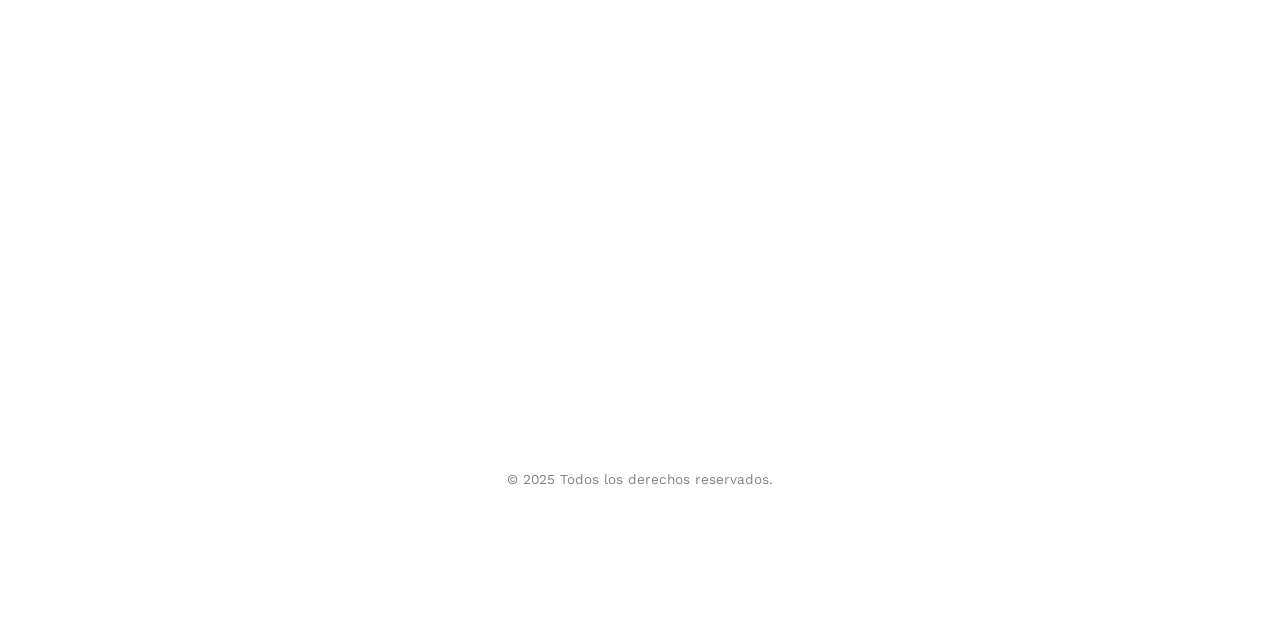
==== commit 5bfdb0a4: "invitaciones" ====
--- a/index.html
+++ b/index.html
@@ -464,6 +464,19 @@
 									<div class="item">
 										<div class="testimony-slide active text-center">
 											<figure>
+												<img src="images/carlos.jpeg" alt="user">
+											</figure>
+											<span>Carlos Ascue Orosco <a href="#" class="twitter">Hermano del Novio</a></span>
+											<blockquote>
+												<p>“Con cariño, les deseo toda la felicidad del mundo. Ustedes demuestran que el amor no consiste en encontrar a la persona perfecta, sino en querer a alguien real de manera perfecta.”
+												</p>
+											</blockquote>
+										</div>
+									</div>
+
+									<div class="item">
+										<div class="testimony-slide active text-center">
+											<figure>
 												<img src="images/luis.jpeg" alt="user">
 											</figure>
 											<span>Luis Enrique Vigil <a href="#" class="twitter">Hermano de la
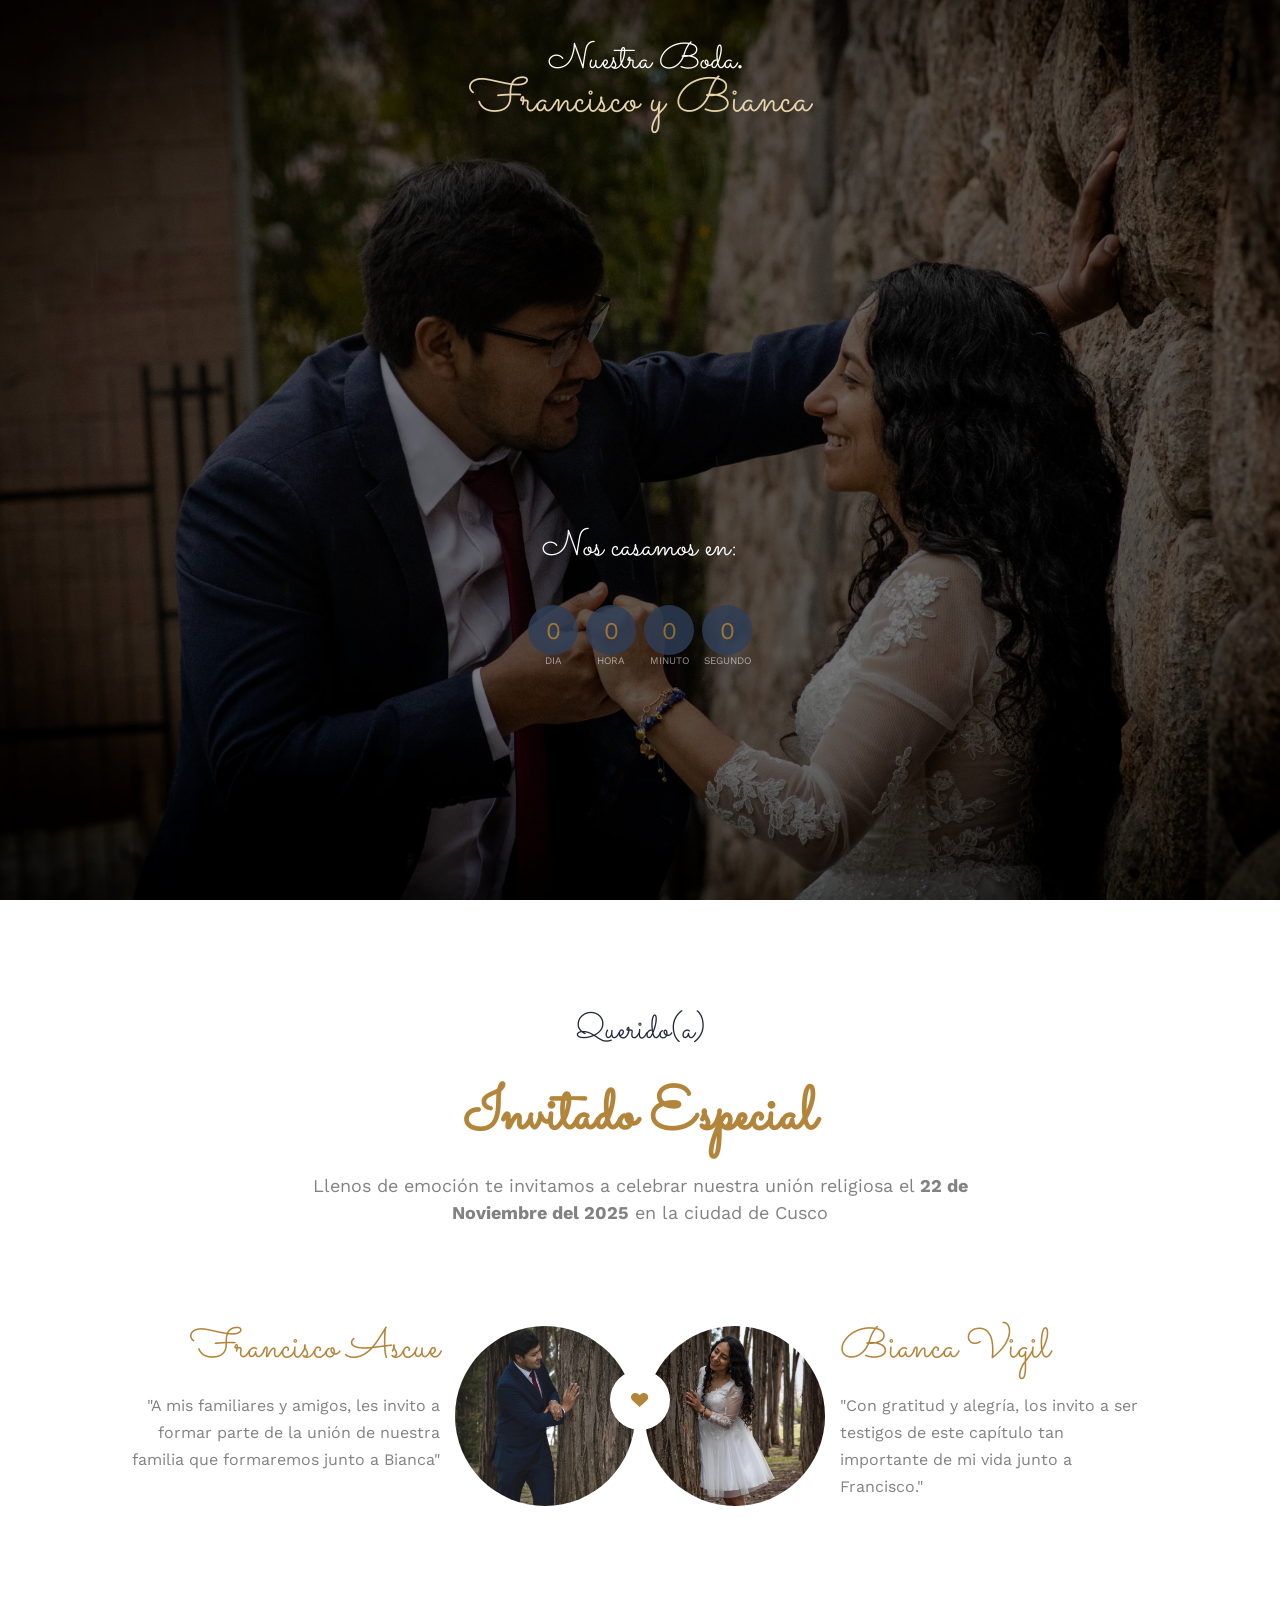
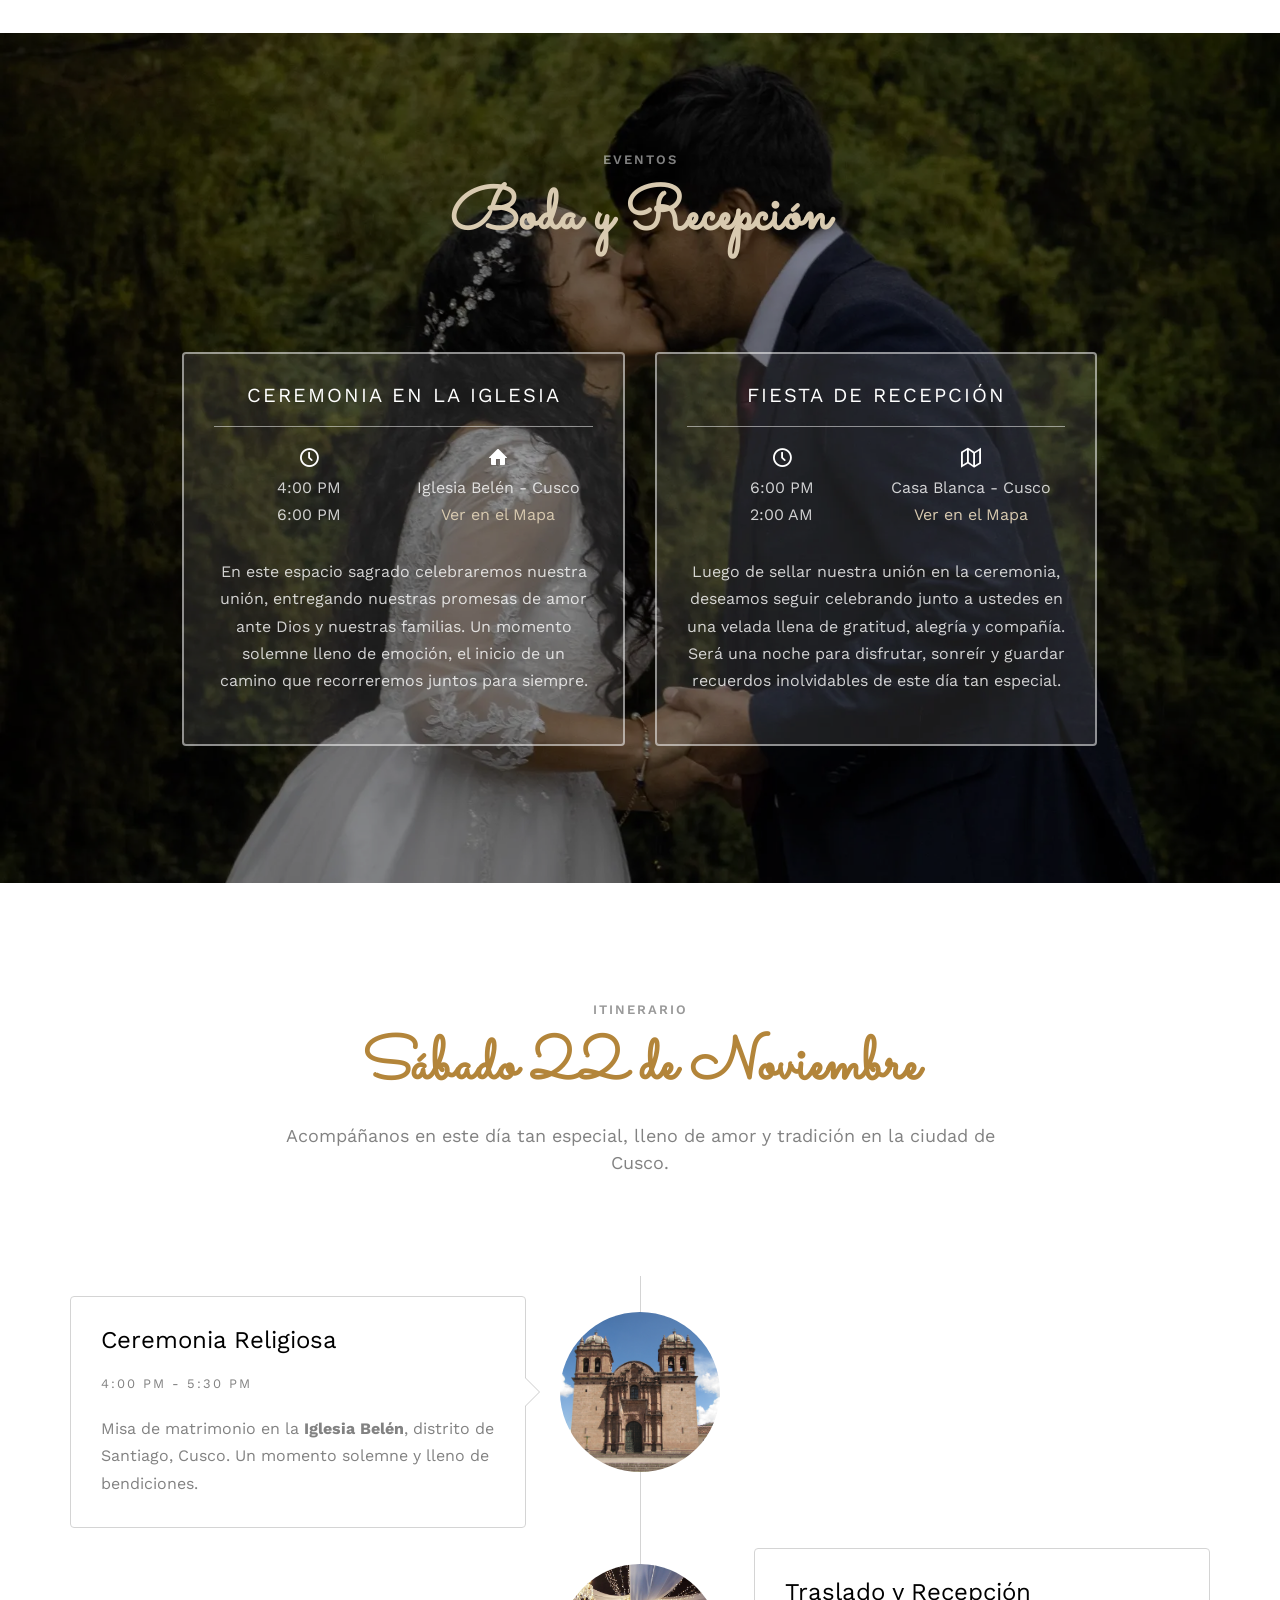
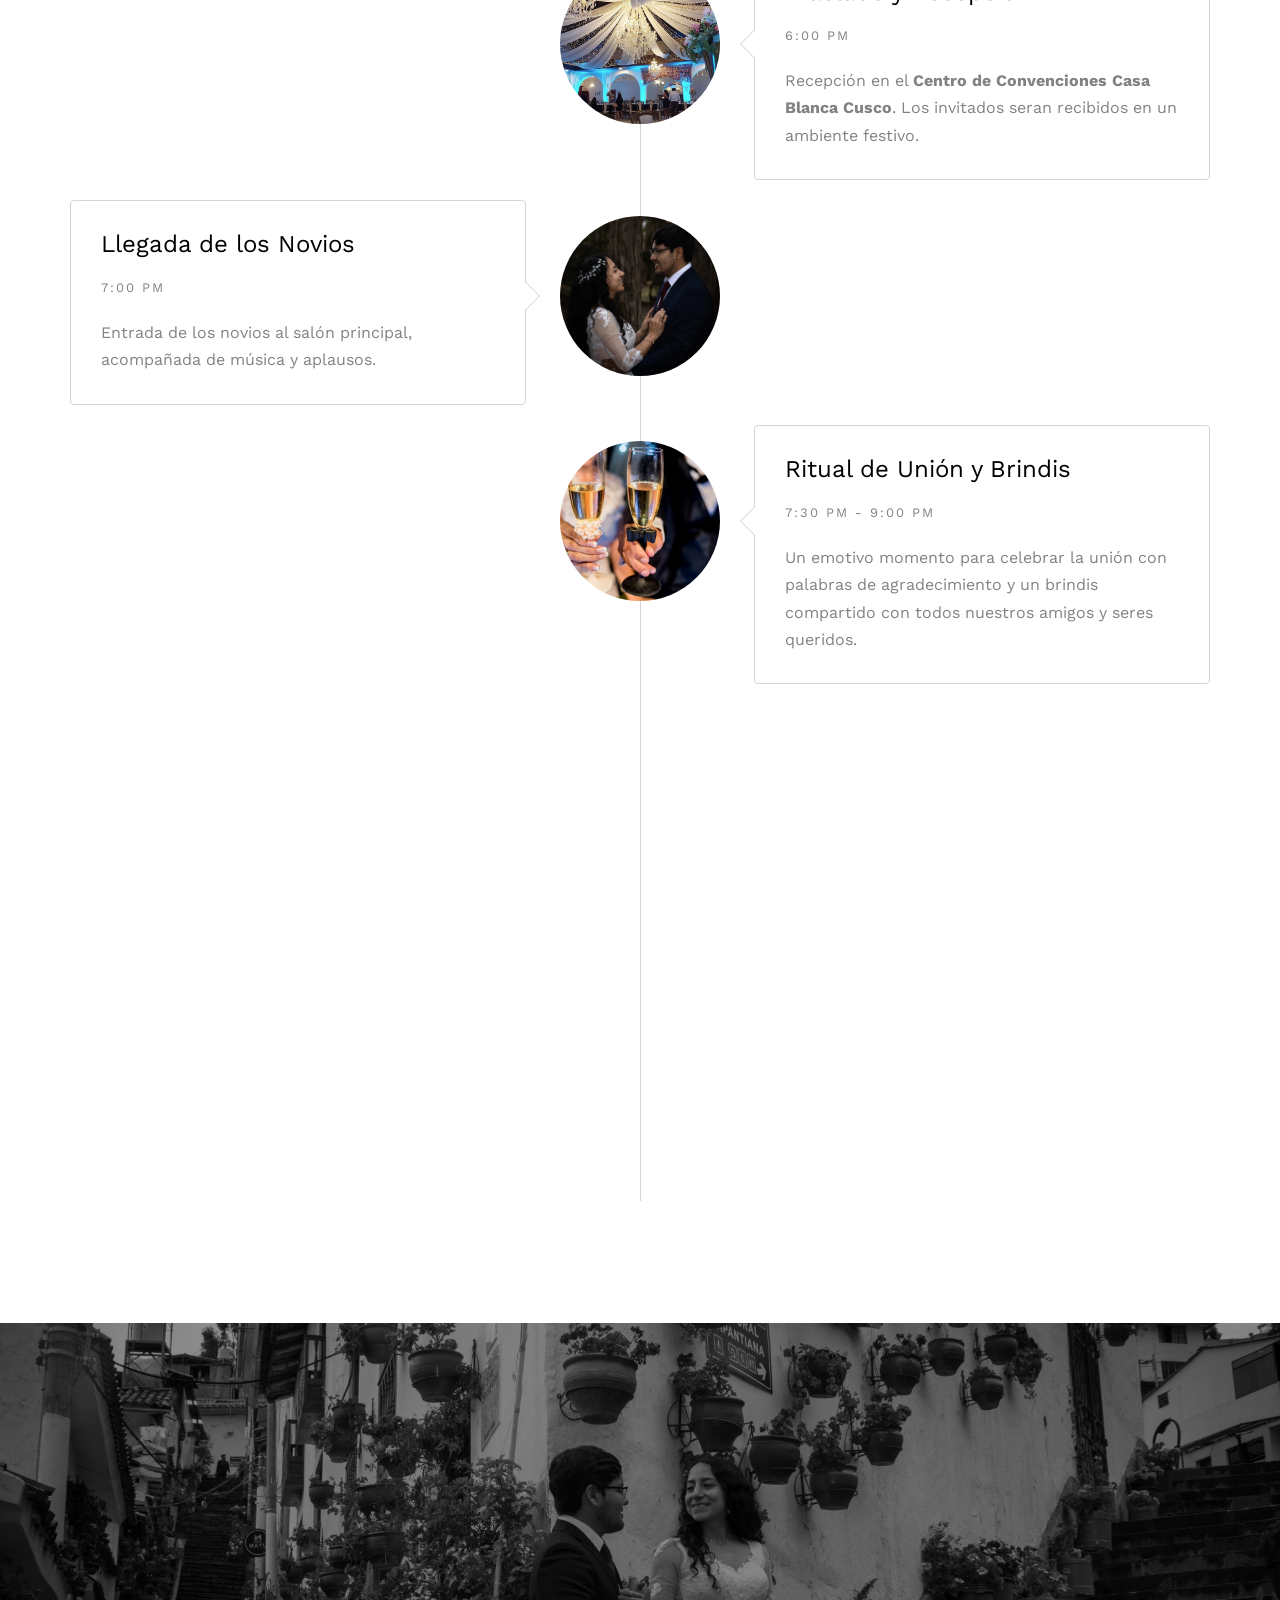
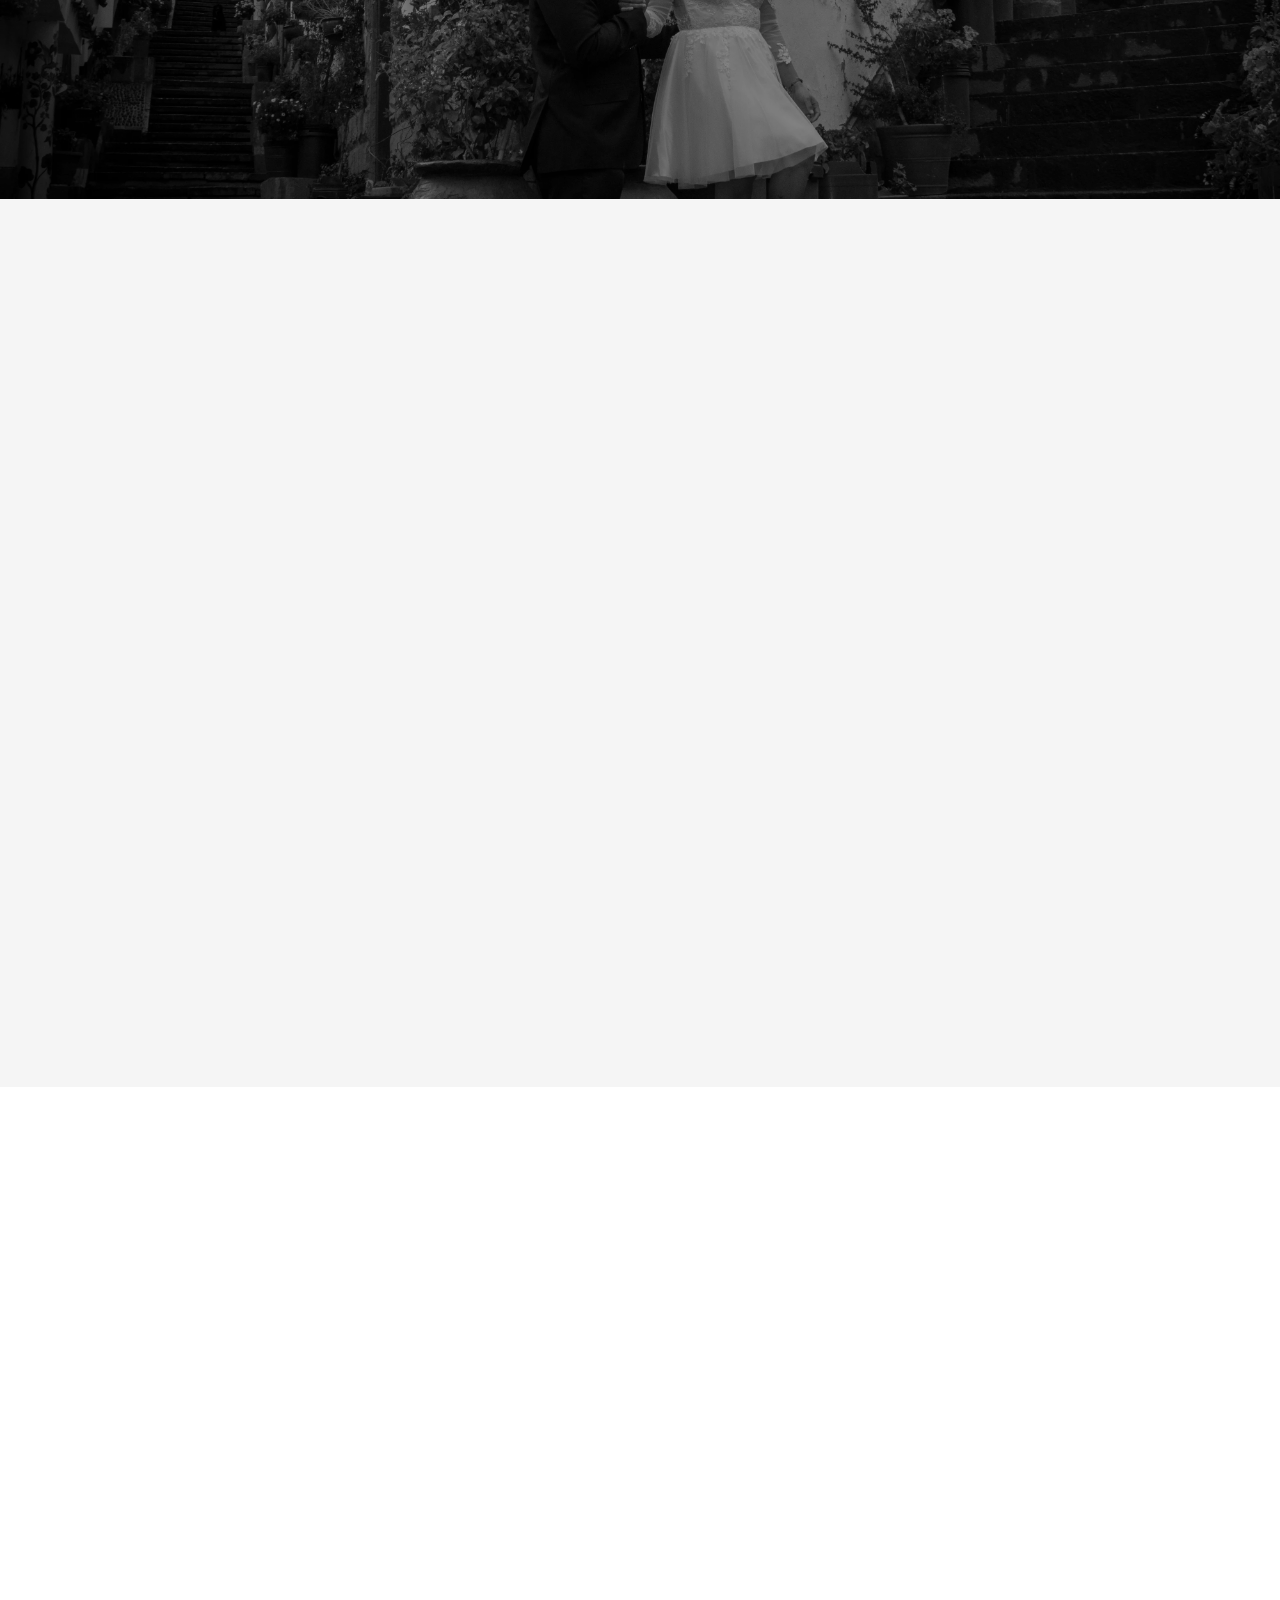
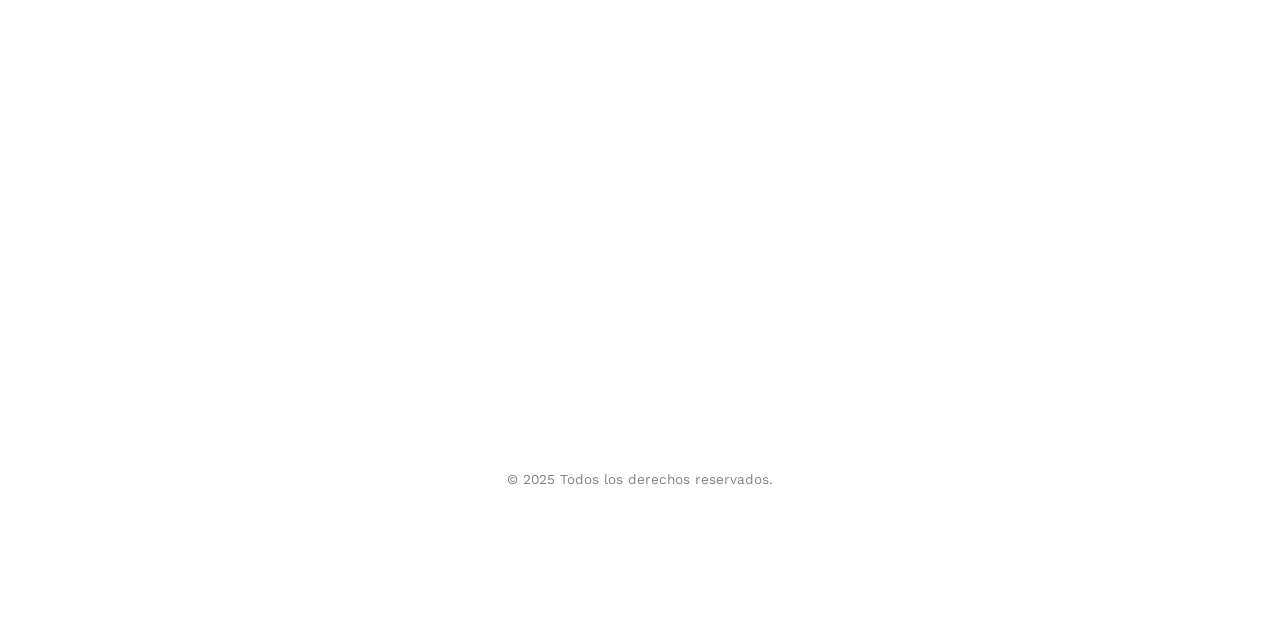
==== commit 3db05466: "Update index.html" ====
--- a/index.html
+++ b/index.html
@@ -152,7 +152,7 @@
 										<h3>Ceremonia en la Iglesia</h3>
 										<div class="event-col">
 											<i class="icon-clock"></i>
-											<span>4:30 PM</span>
+											<span>4:00 PM</span>
 											<span>6:00 PM</span>
 										</div>
 										<div class="event-col">
@@ -217,7 +217,7 @@
 								<div class="timeline-panel">
 									<div class="timeline-heading">
 										<h3 class="timeline-title">Ceremonia Religiosa</h3>
-										<span class="date">4:30 pm - 5:30 pm</span>
+										<span class="date">4:00 pm - 5:30 pm</span>
 									</div>
 									<div class="timeline-body">
 										<p>Misa de matrimonio en la <b>Iglesia Belén</b>, distrito de Santiago, Cusco.
@@ -632,4 +632,4 @@
 
 </body>
 
-</html>+</html>
